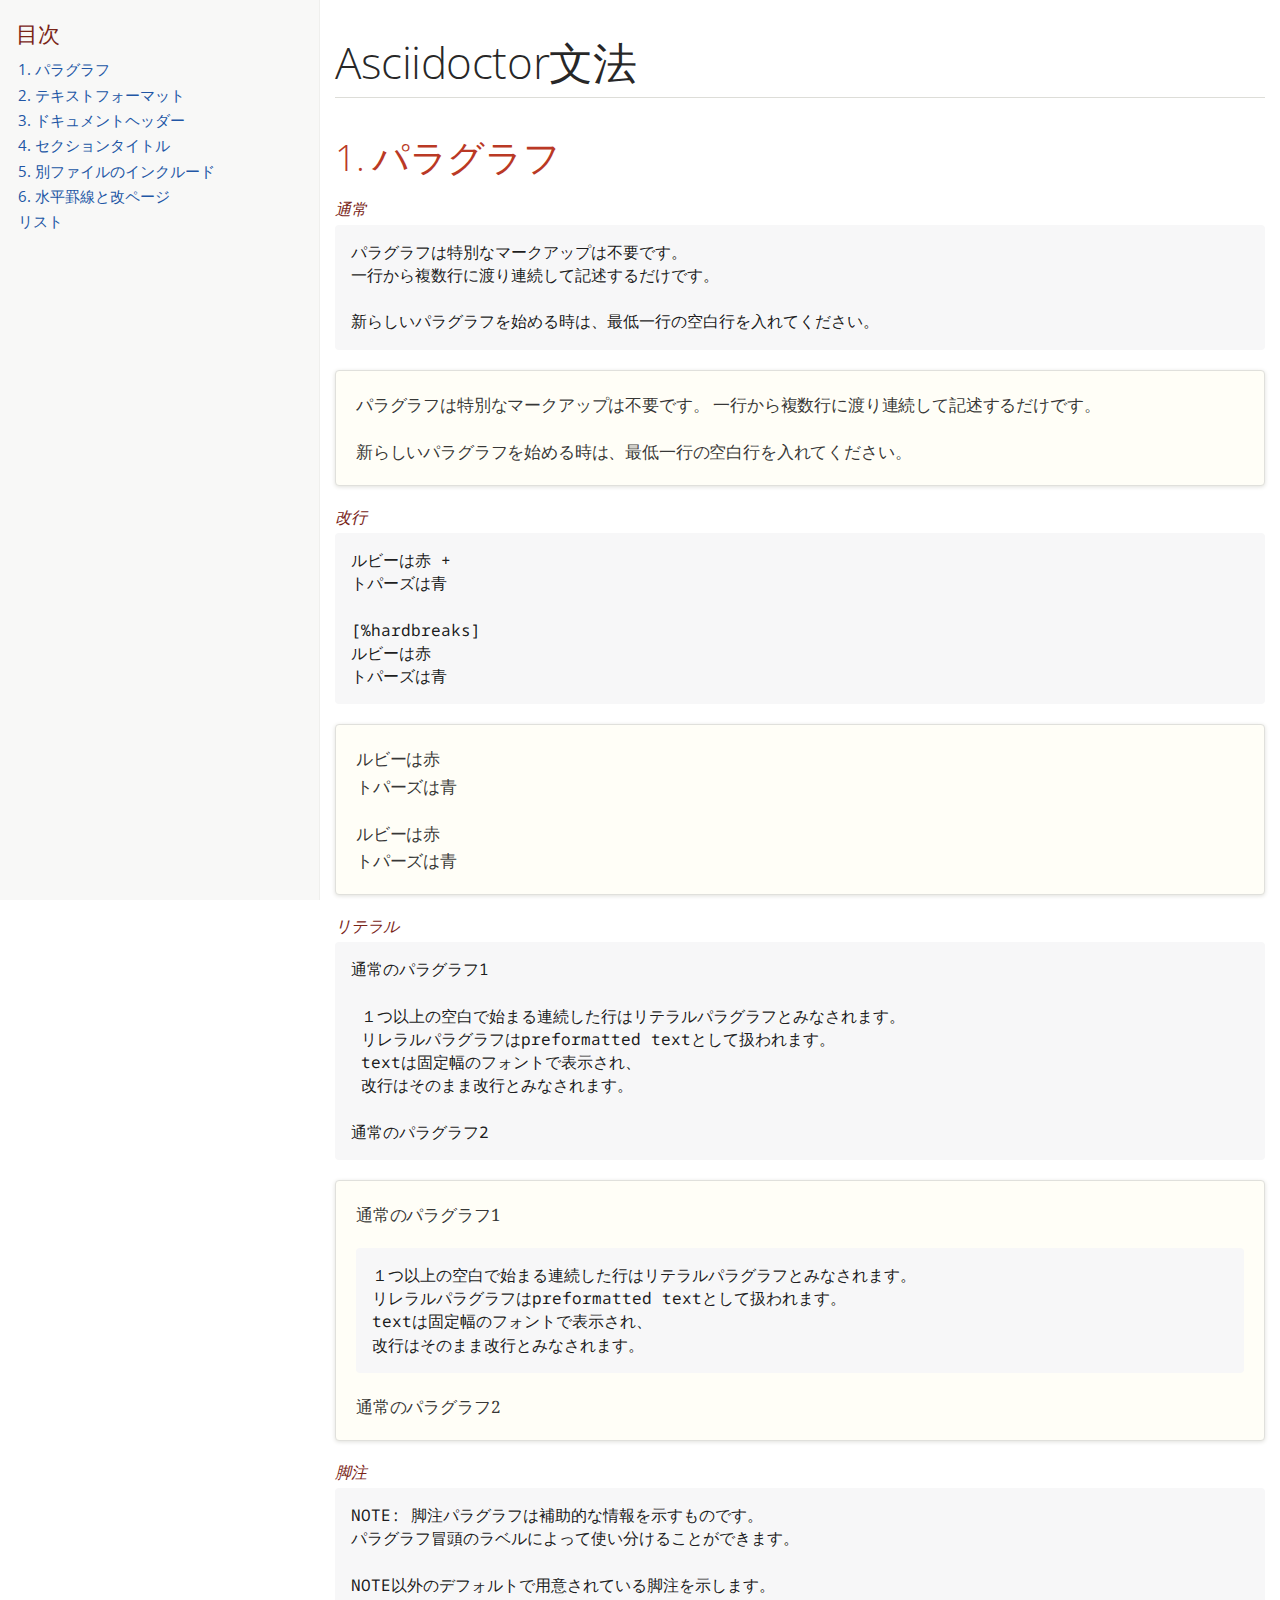
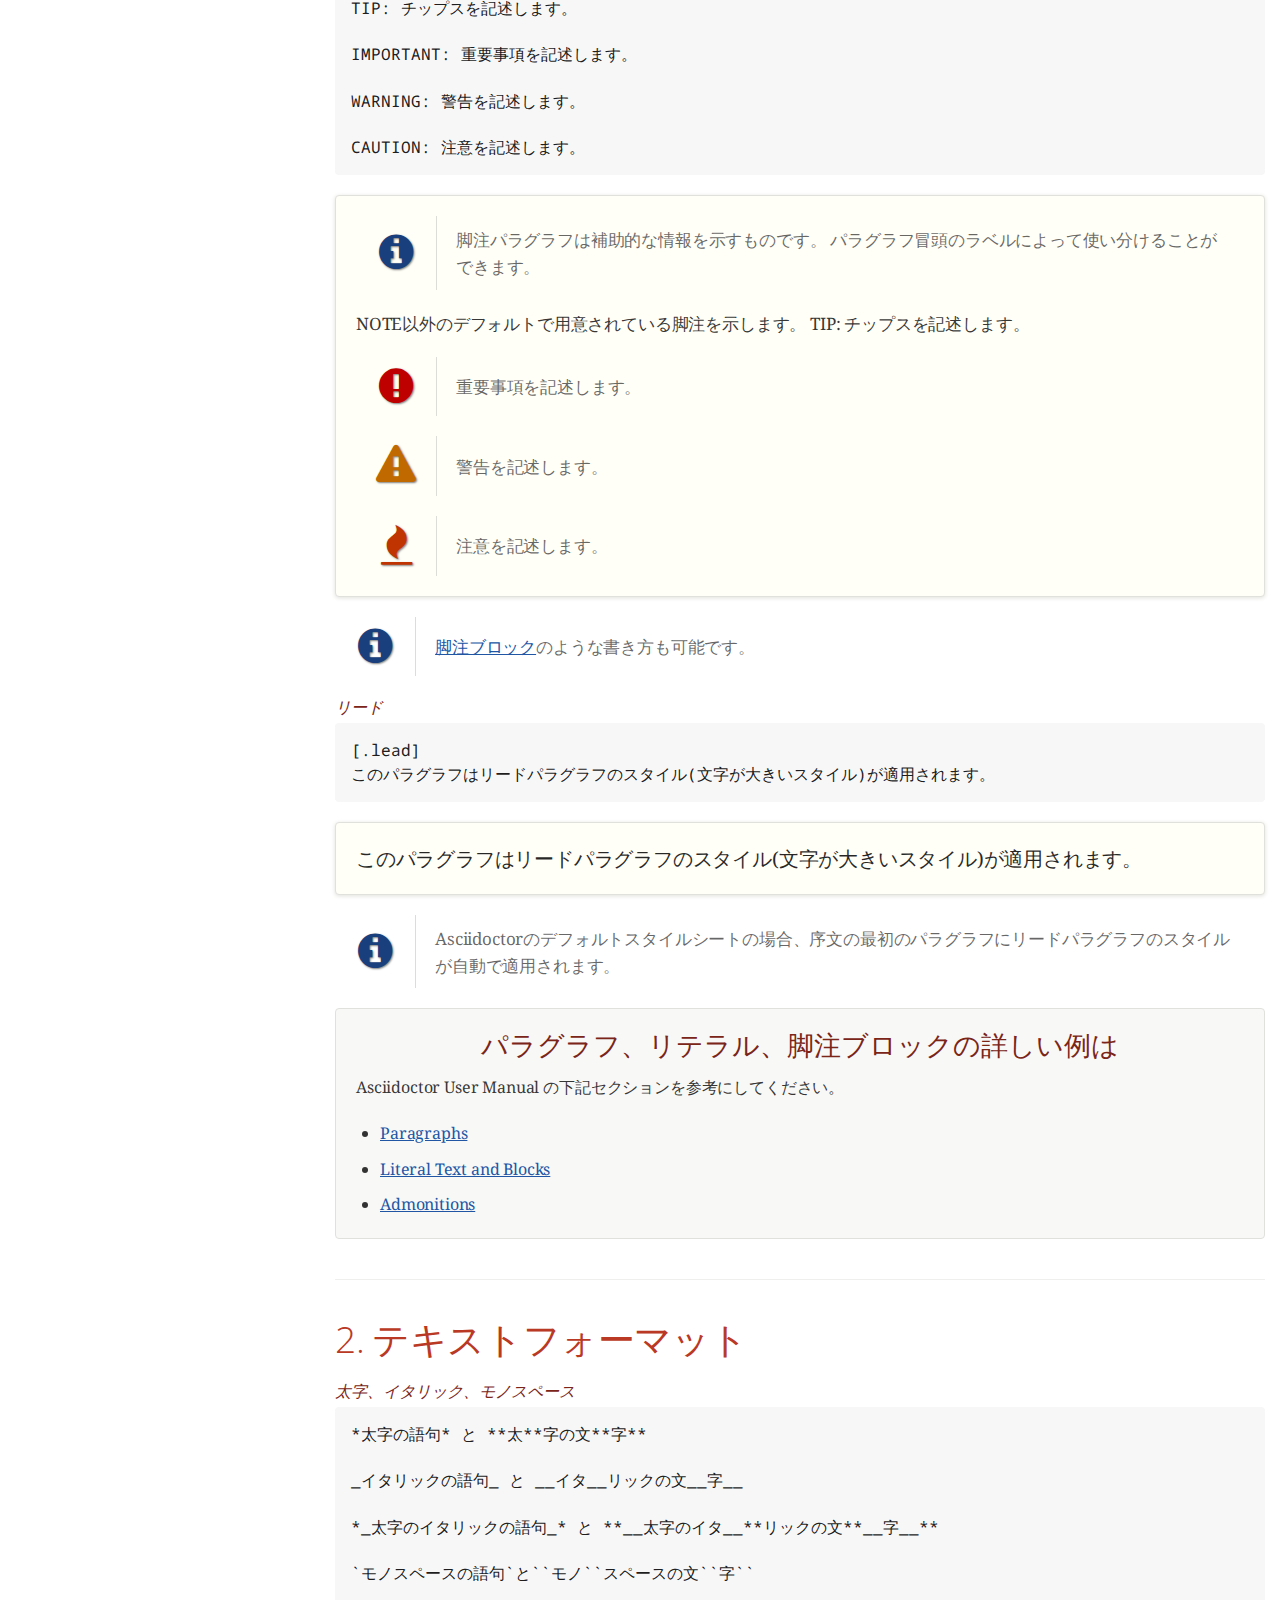
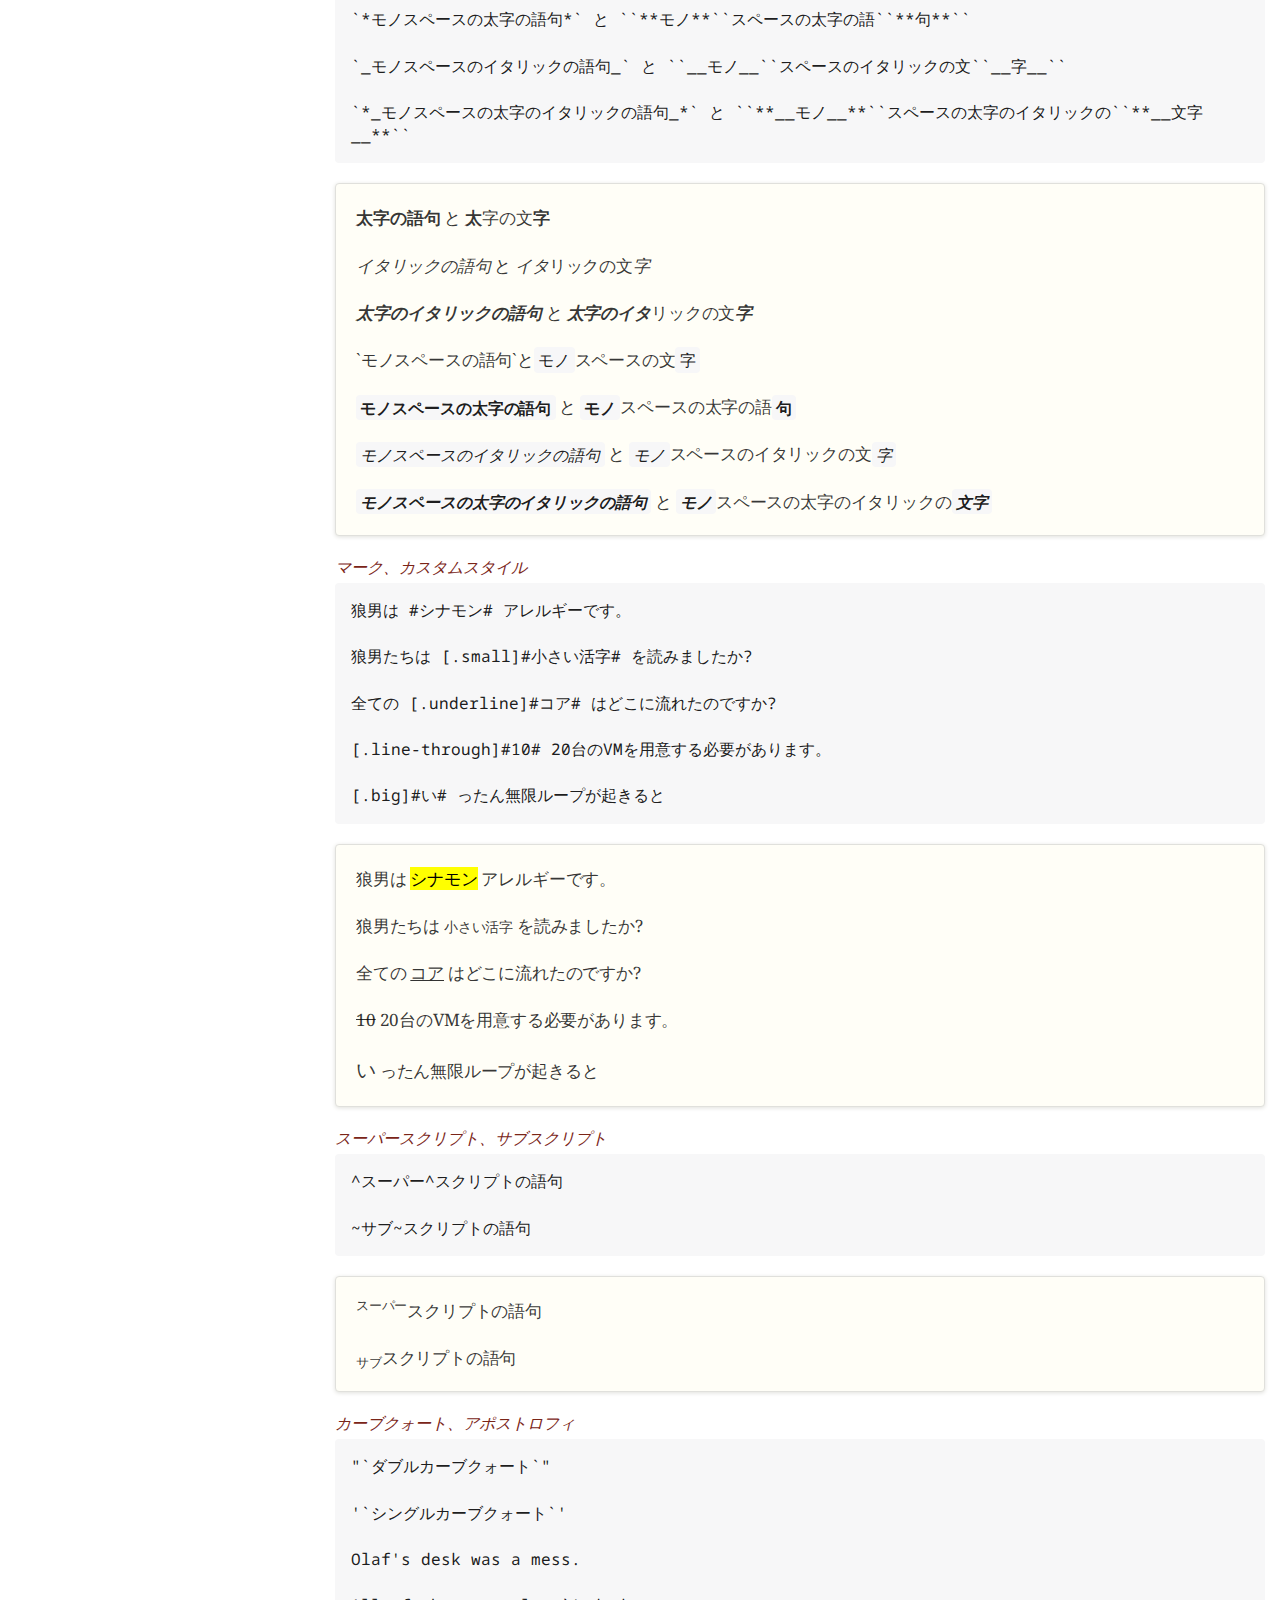
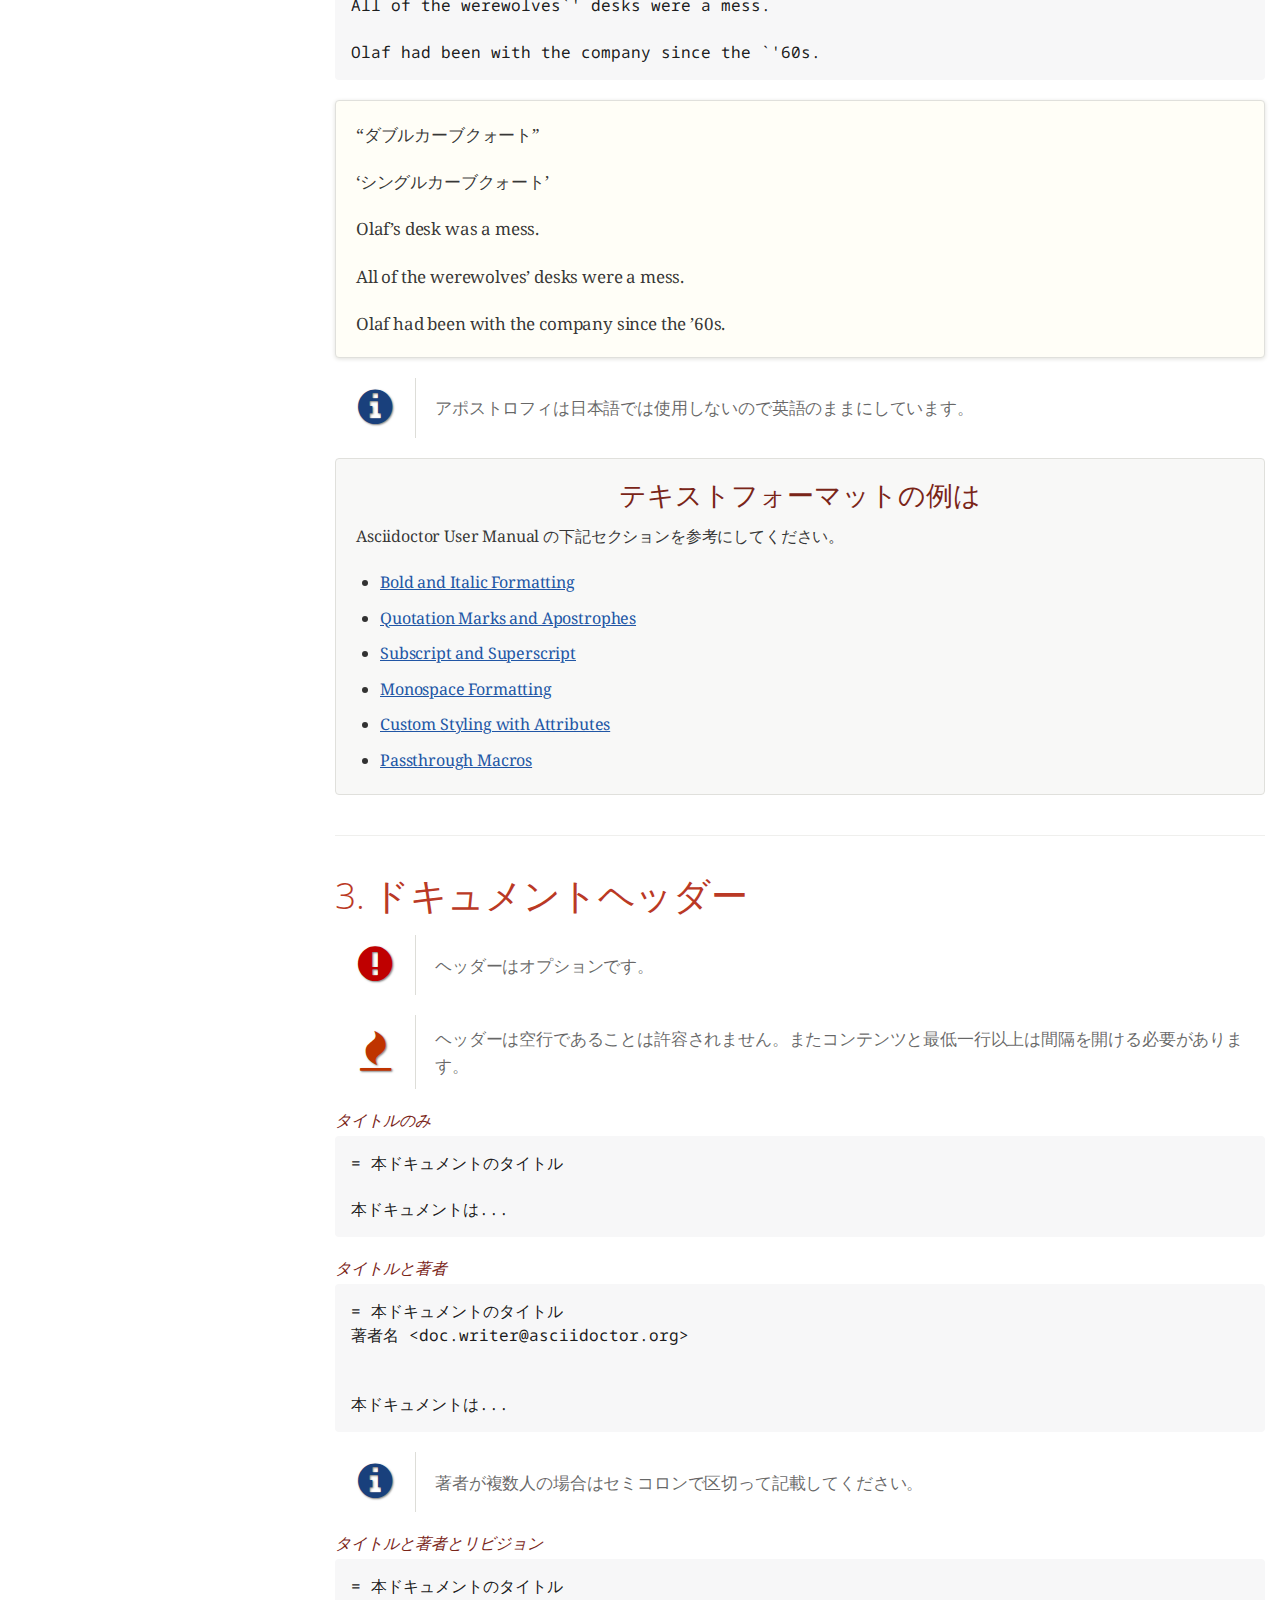
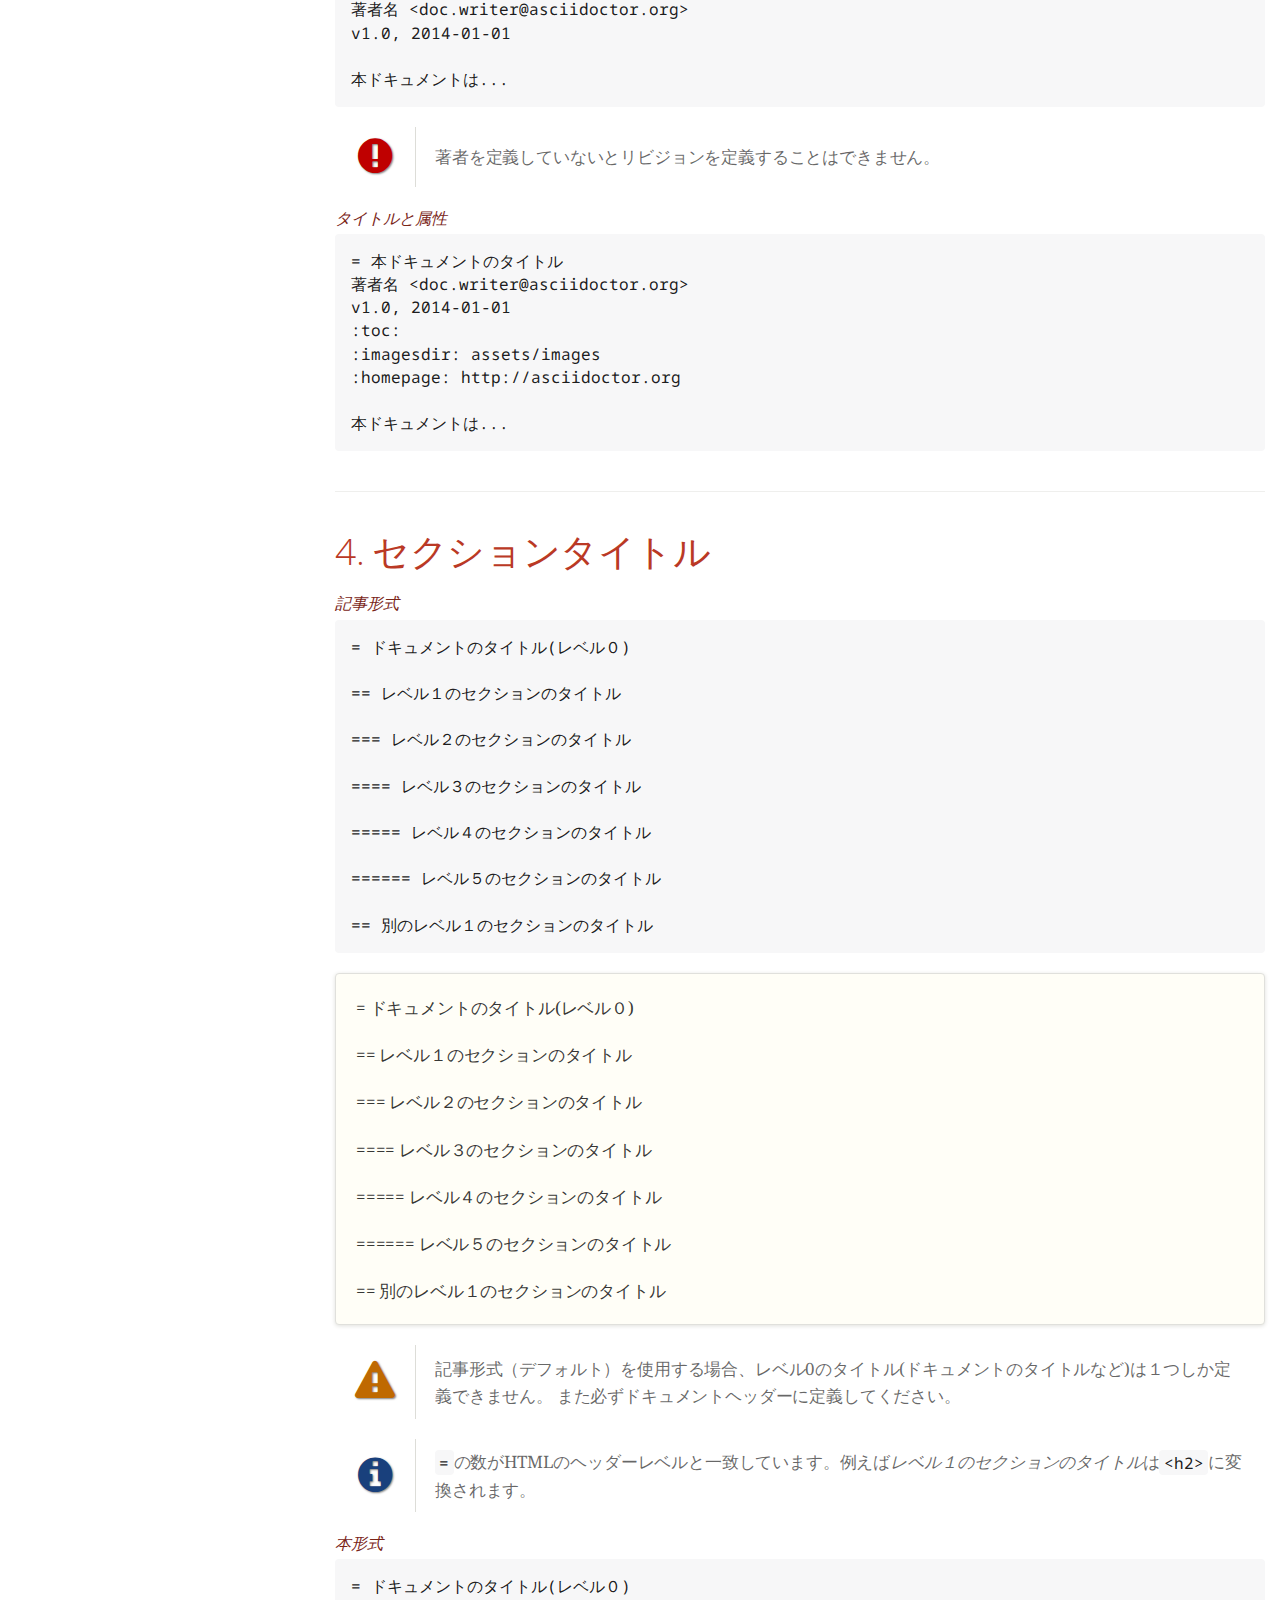
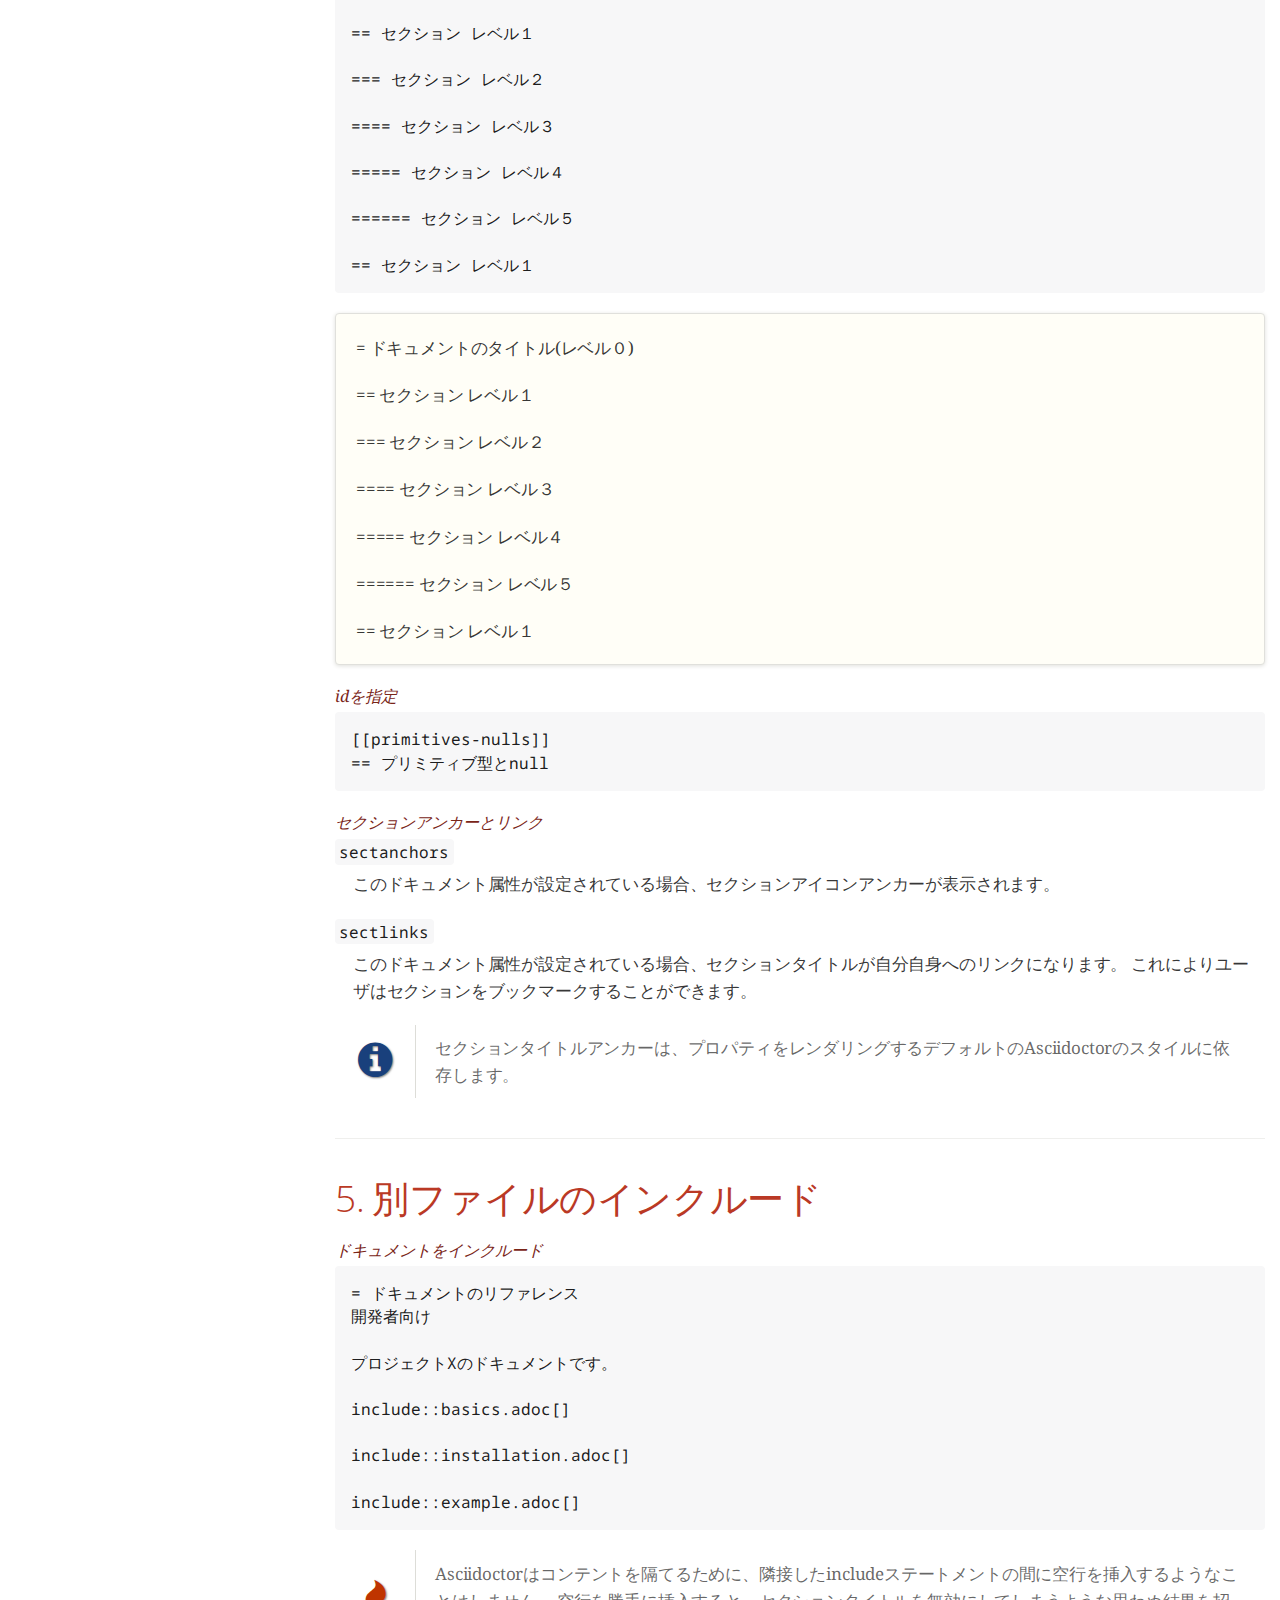
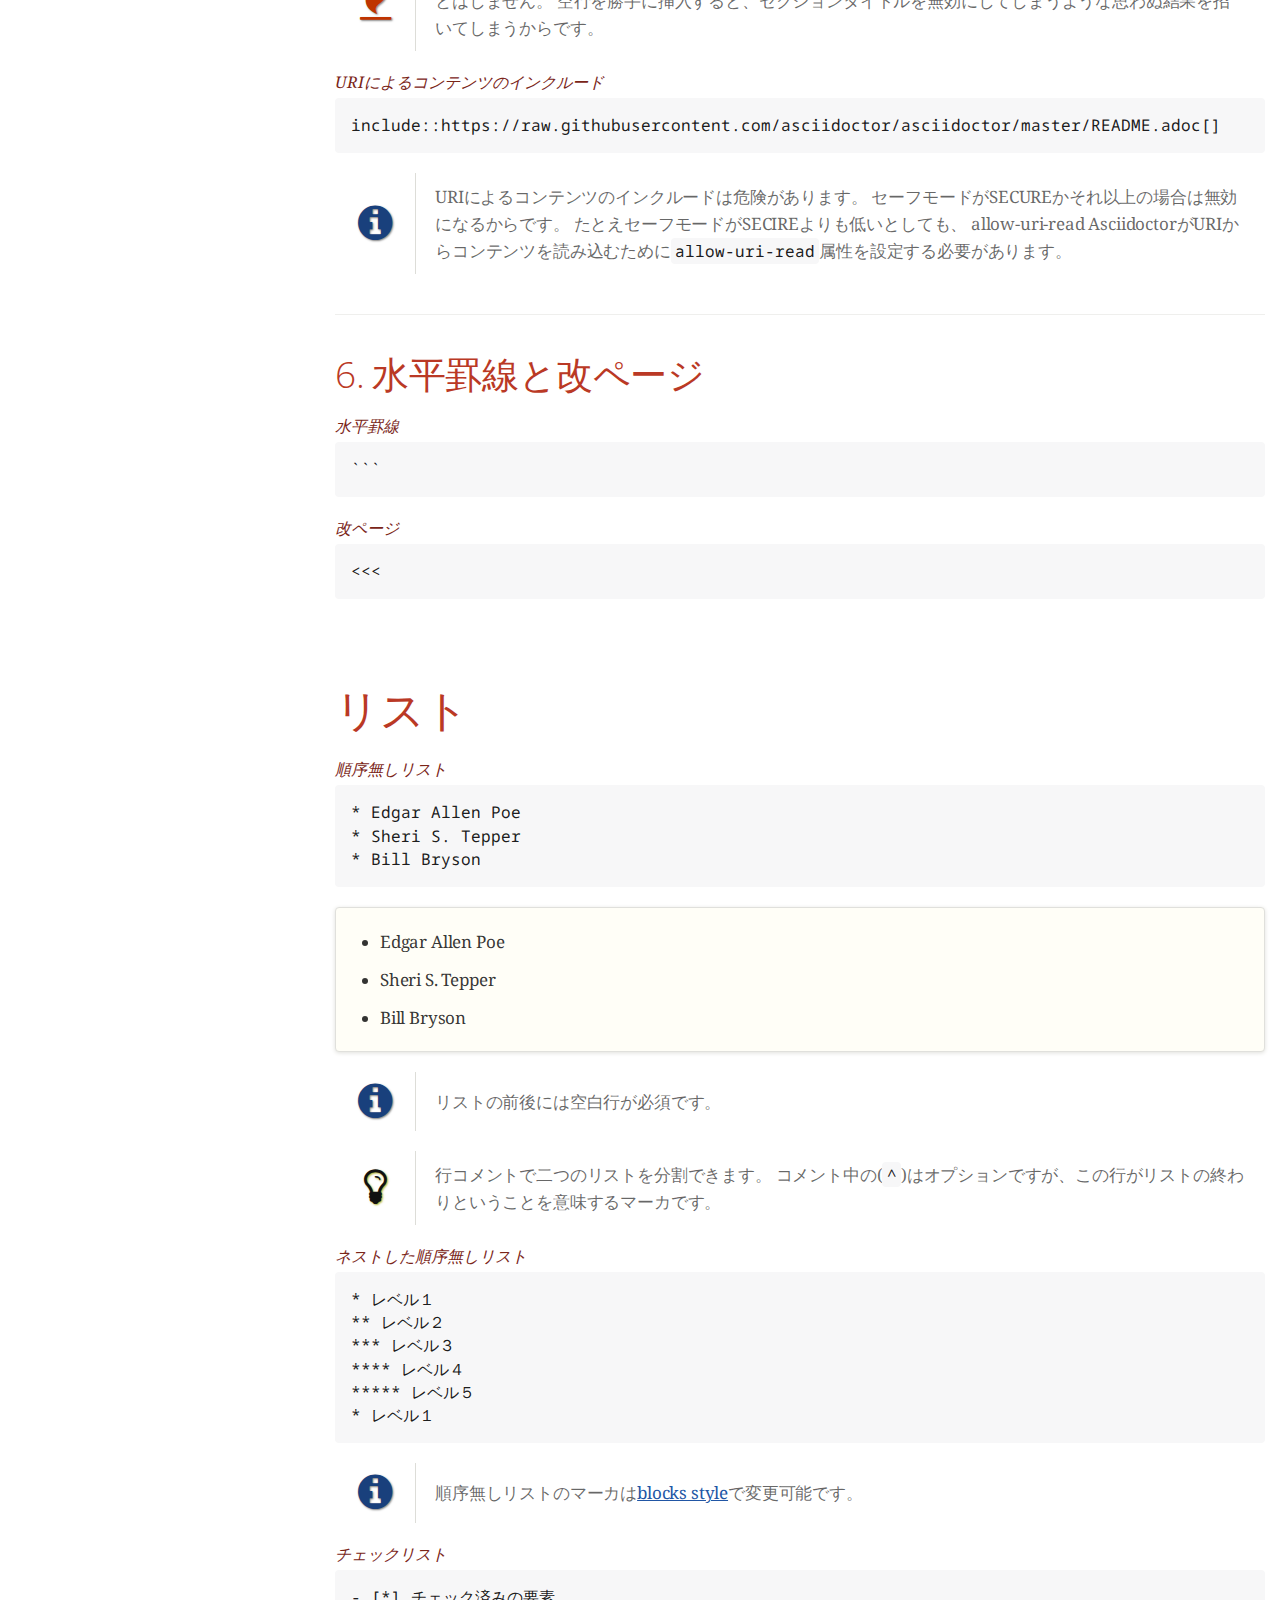
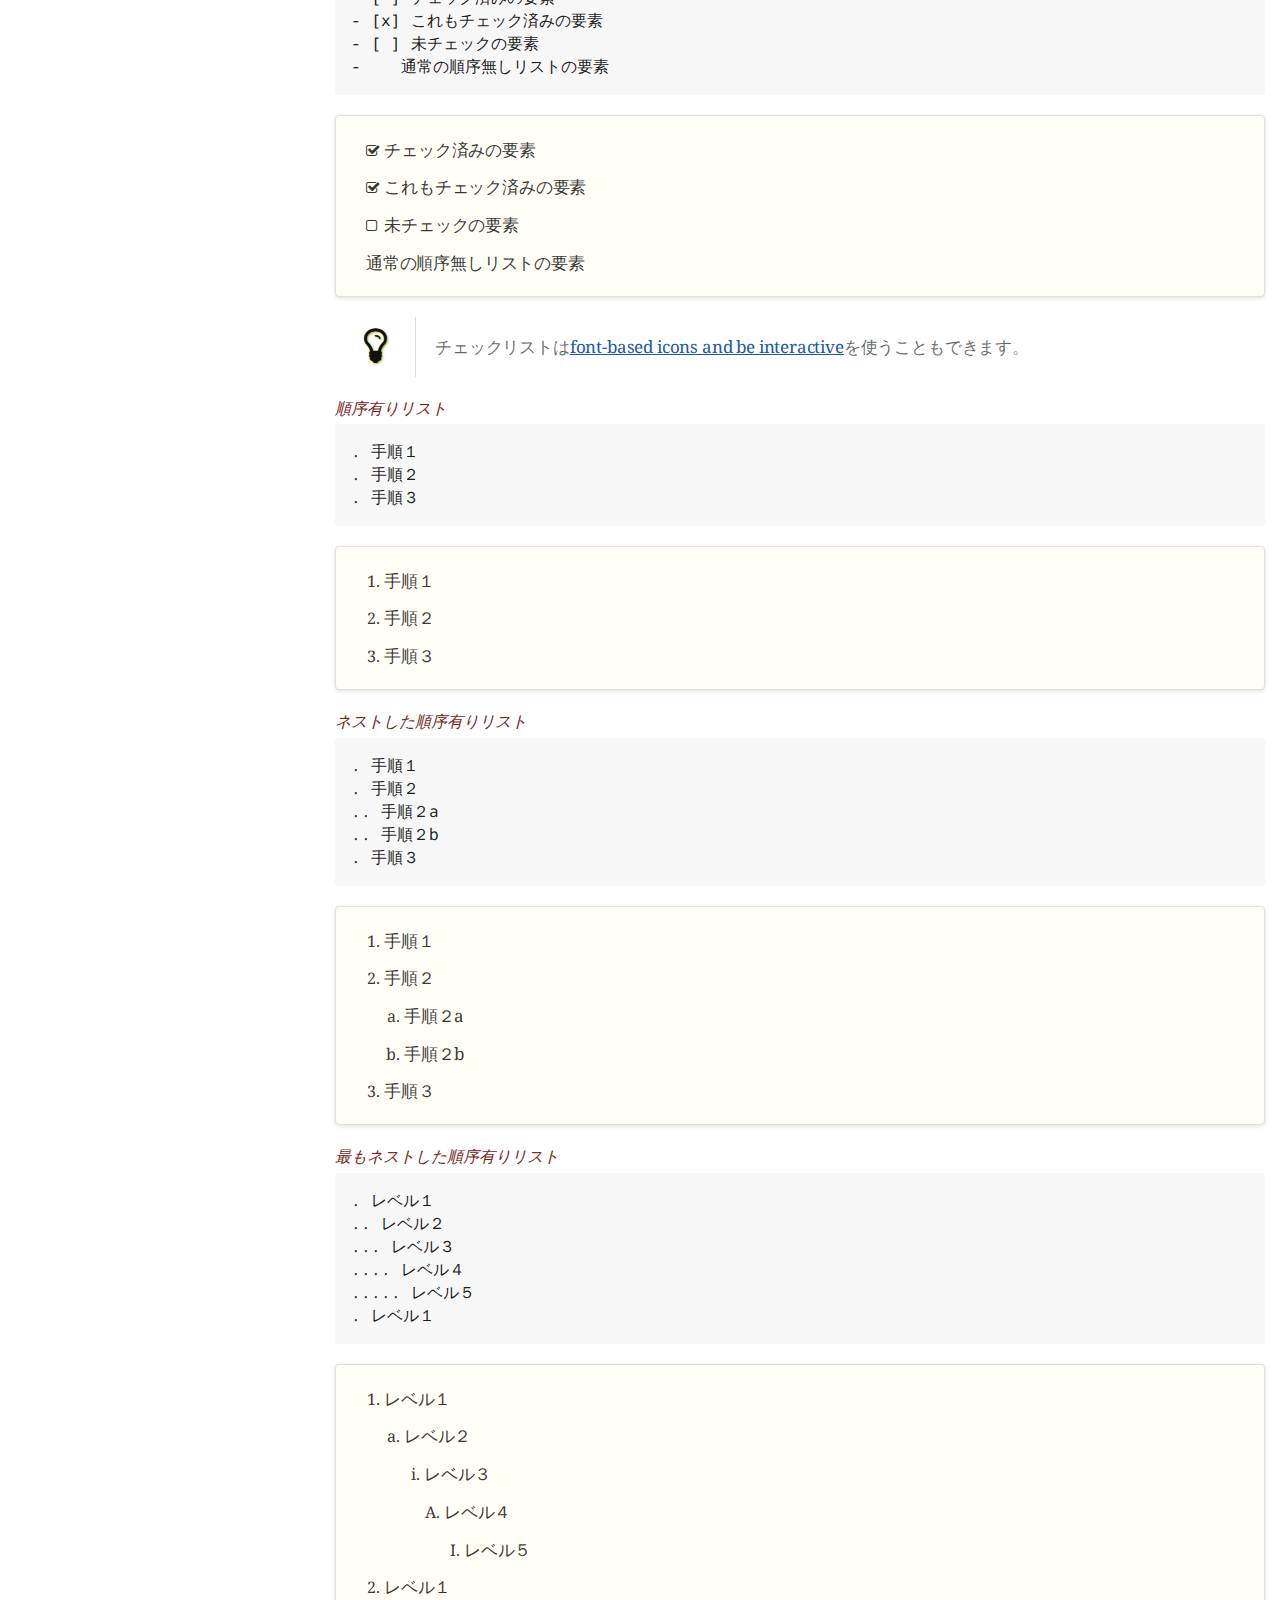
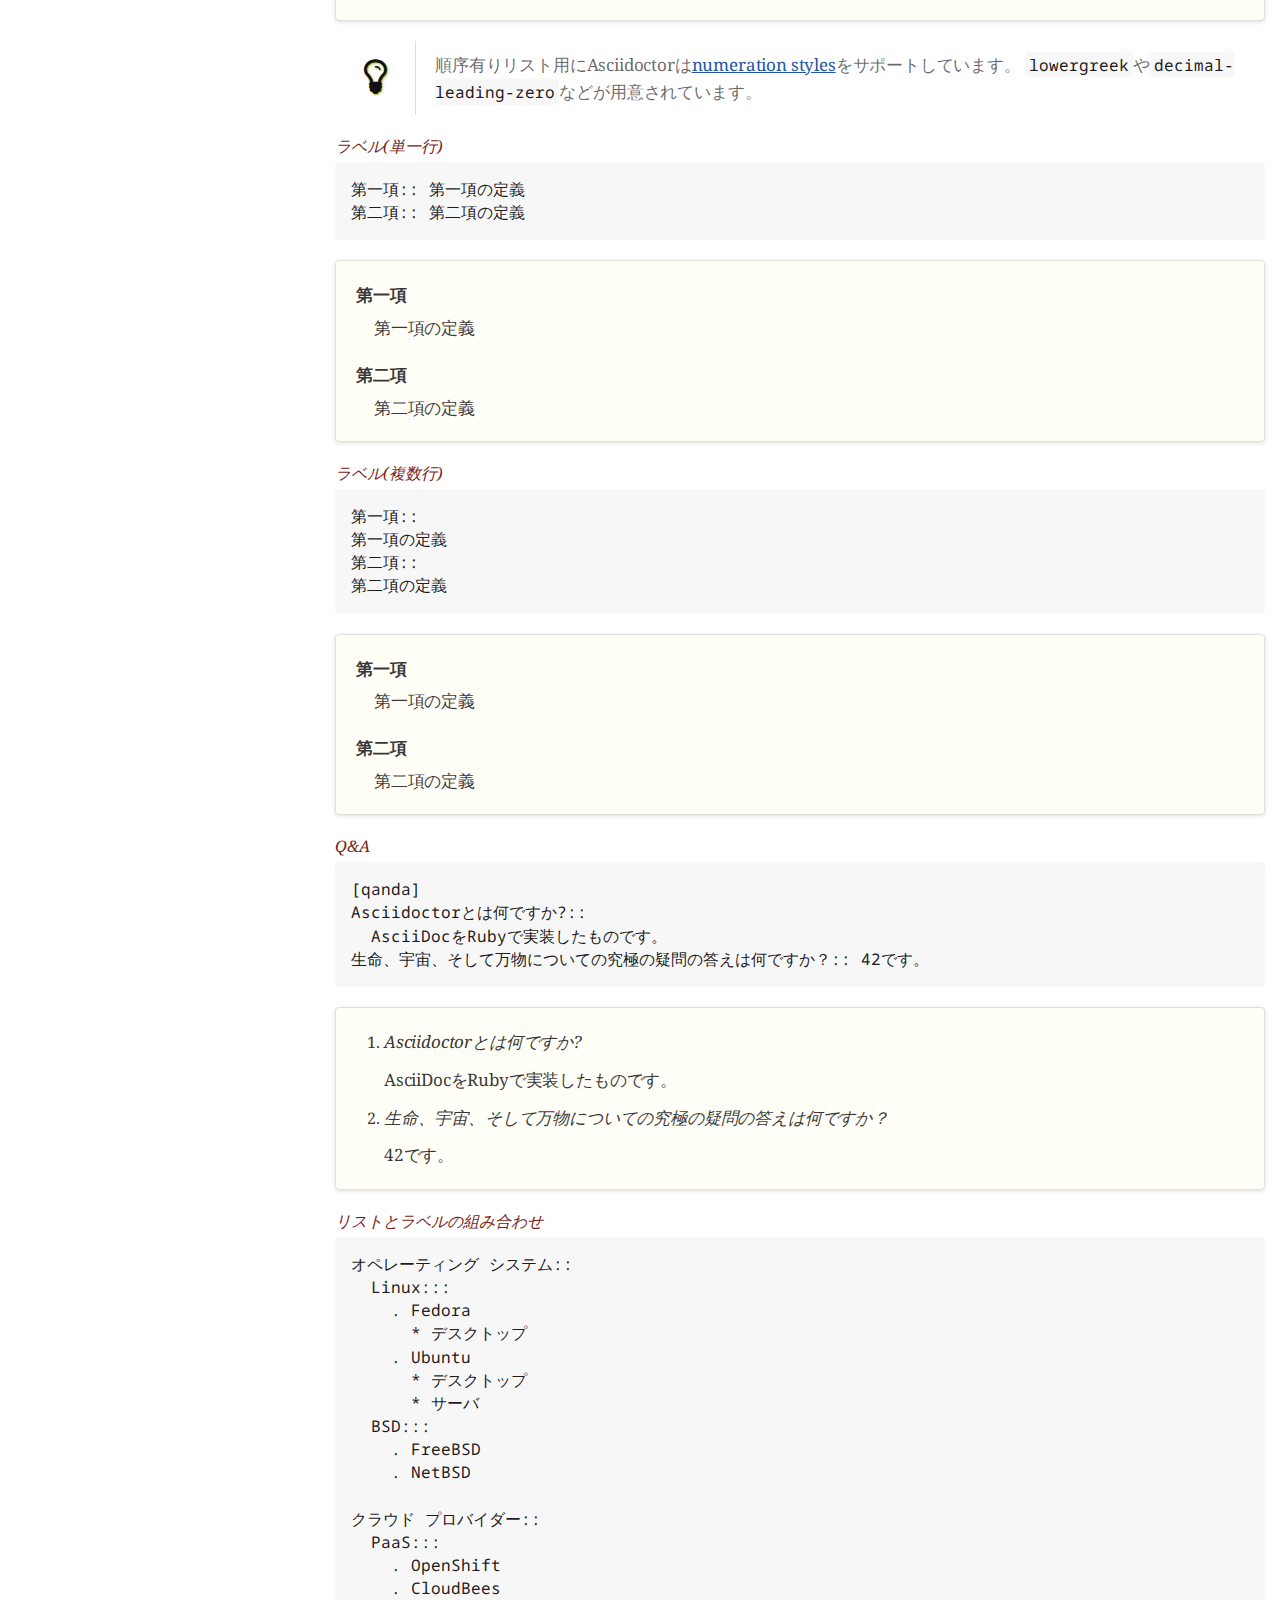
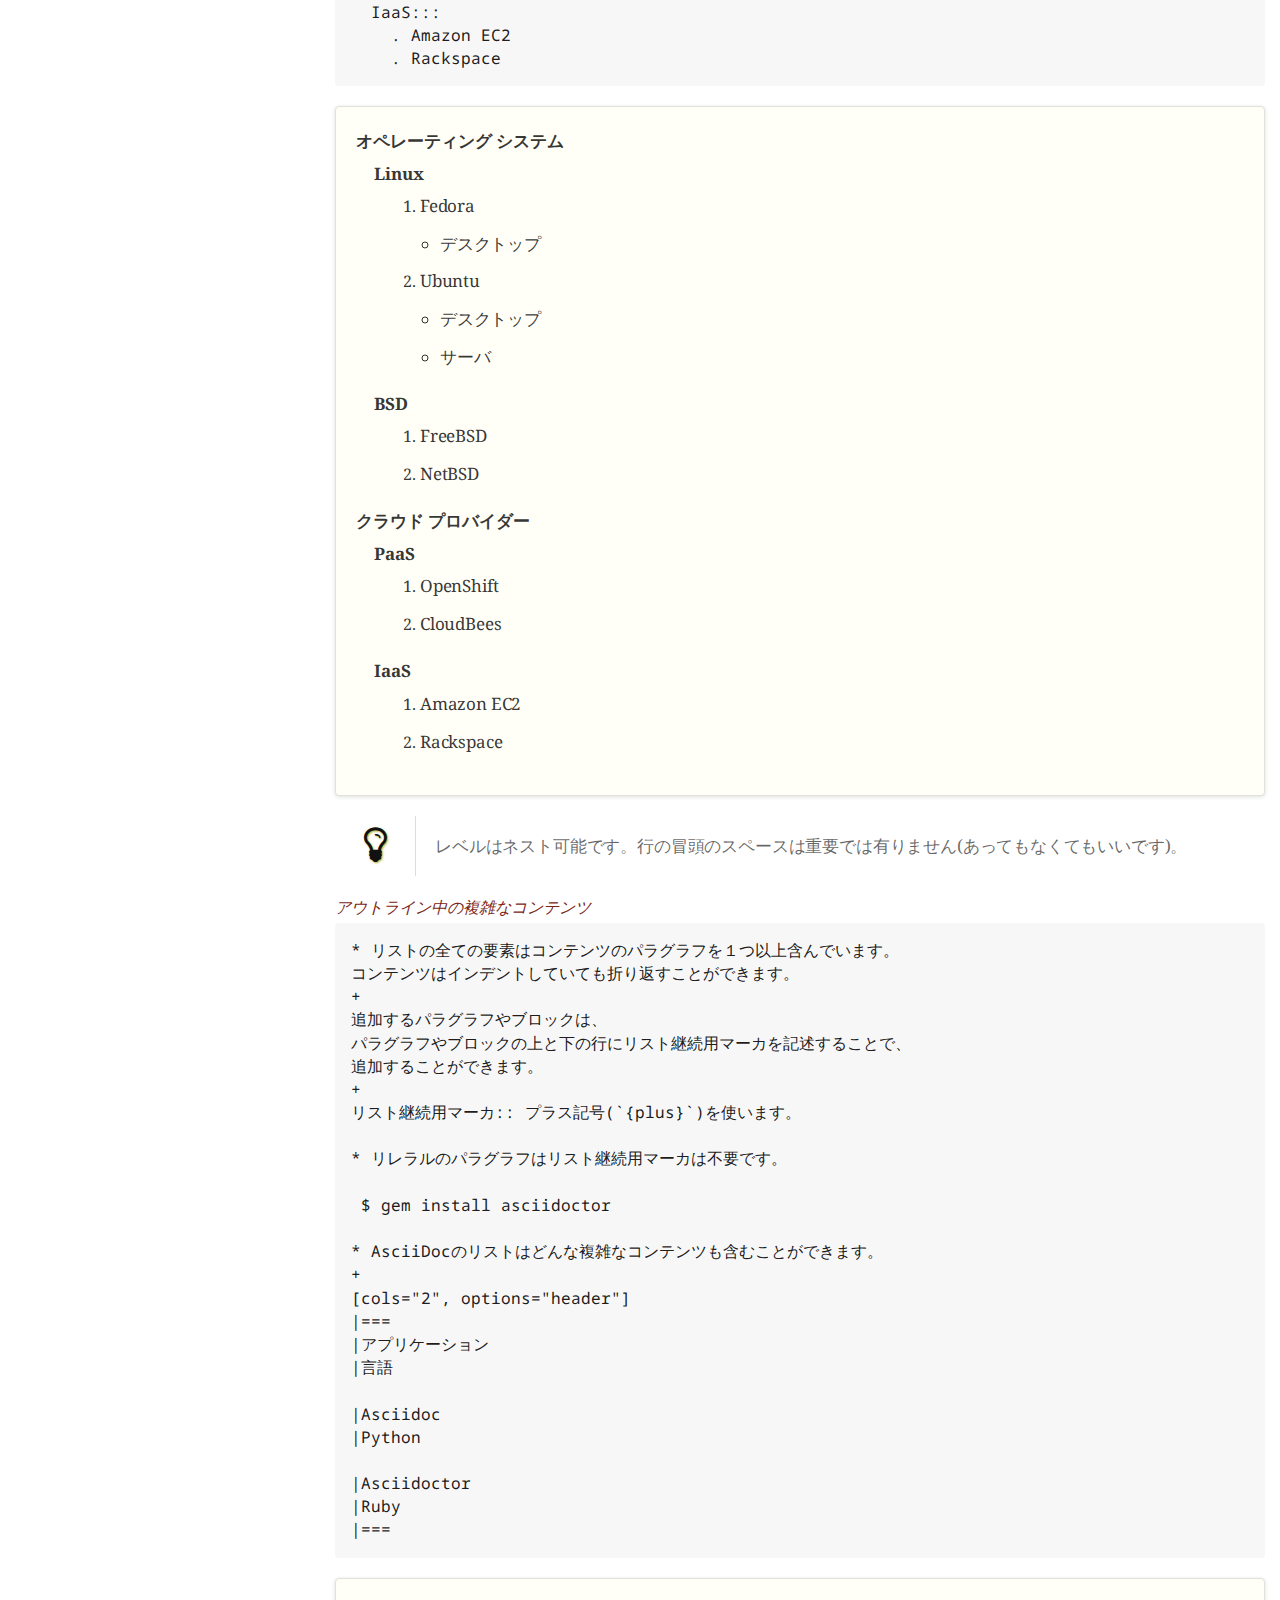
==== docs/index.html @ ed8f9b33 "Asciidoctor文法クリックリファレンスのHTMLを追加(作成途中)。" ====
<!DOCTYPE html>
<html lang="ja">
<head>
<meta charset="UTF-8">
<!--[if IE]><meta http-equiv="X-UA-Compatible" content="IE=edge"><![endif]-->
<meta name="viewport" content="width=device-width, initial-scale=1.0">
<meta name="generator" content="Asciidoctor 1.5.4">
<meta name="description" content="Asciidotの文法のクイックリファレンスです。">
<title>Asciidoctor文法</title>
<link rel="stylesheet" href="https://fonts.googleapis.com/css?family=Open+Sans:300,300italic,400,400italic,600,600italic%7CNoto+Serif:400,400italic,700,700italic%7CDroid+Sans+Mono:400,700">
<style>
/* Asciidoctor default stylesheet | MIT License | http://asciidoctor.org */
/* Remove comment around @import statement below when using as a custom stylesheet */
/*@import "https://fonts.googleapis.com/css?family=Open+Sans:300,300italic,400,400italic,600,600italic%7CNoto+Serif:400,400italic,700,700italic%7CDroid+Sans+Mono:400,700";*/
article,aside,details,figcaption,figure,footer,header,hgroup,main,nav,section,summary{display:block}
audio,canvas,video{display:inline-block}
audio:not([controls]){display:none;height:0}
[hidden],template{display:none}
script{display:none!important}
html{font-family:sans-serif;-ms-text-size-adjust:100%;-webkit-text-size-adjust:100%}
body{margin:0}
a{background:transparent}
a:focus{outline:thin dotted}
a:active,a:hover{outline:0}
h1{font-size:2em;margin:.67em 0}
abbr[title]{border-bottom:1px dotted}
b,strong{font-weight:bold}
dfn{font-style:italic}
hr{-moz-box-sizing:content-box;box-sizing:content-box;height:0}
mark{background:#ff0;color:#000}
code,kbd,pre,samp{font-family:monospace;font-size:1em}
pre{white-space:pre-wrap}
q{quotes:"\201C" "\201D" "\2018" "\2019"}
small{font-size:80%}
sub,sup{font-size:75%;line-height:0;position:relative;vertical-align:baseline}
sup{top:-.5em}
sub{bottom:-.25em}
img{border:0}
svg:not(:root){overflow:hidden}
figure{margin:0}
fieldset{border:1px solid silver;margin:0 2px;padding:.35em .625em .75em}
legend{border:0;padding:0}
button,input,select,textarea{font-family:inherit;font-size:100%;margin:0}
button,input{line-height:normal}
button,select{text-transform:none}
button,html input[type="button"],input[type="reset"],input[type="submit"]{-webkit-appearance:button;cursor:pointer}
button[disabled],html input[disabled]{cursor:default}
input[type="checkbox"],input[type="radio"]{box-sizing:border-box;padding:0}
input[type="search"]{-webkit-appearance:textfield;-moz-box-sizing:content-box;-webkit-box-sizing:content-box;box-sizing:content-box}
input[type="search"]::-webkit-search-cancel-button,input[type="search"]::-webkit-search-decoration{-webkit-appearance:none}
button::-moz-focus-inner,input::-moz-focus-inner{border:0;padding:0}
textarea{overflow:auto;vertical-align:top}
table{border-collapse:collapse;border-spacing:0}
*,*:before,*:after{-moz-box-sizing:border-box;-webkit-box-sizing:border-box;box-sizing:border-box}
html,body{font-size:100%}
body{background:#fff;color:rgba(0,0,0,.8);padding:0;margin:0;font-family:"Noto Serif","DejaVu Serif",serif;font-weight:400;font-style:normal;line-height:1;position:relative;cursor:auto}
a:hover{cursor:pointer}
img,object,embed{max-width:100%;height:auto}
object,embed{height:100%}
img{-ms-interpolation-mode:bicubic}
.left{float:left!important}
.right{float:right!important}
.text-left{text-align:left!important}
.text-right{text-align:right!important}
.text-center{text-align:center!important}
.text-justify{text-align:justify!important}
.hide{display:none}
body{-webkit-font-smoothing:antialiased}
img,object,svg{display:inline-block;vertical-align:middle}
textarea{height:auto;min-height:50px}
select{width:100%}
.center{margin-left:auto;margin-right:auto}
.spread{width:100%}
p.lead,.paragraph.lead>p,#preamble>.sectionbody>.paragraph:first-of-type p{font-size:1.21875em;line-height:1.6}
.subheader,.admonitionblock td.content>.title,.audioblock>.title,.exampleblock>.title,.imageblock>.title,.listingblock>.title,.literalblock>.title,.stemblock>.title,.openblock>.title,.paragraph>.title,.quoteblock>.title,table.tableblock>.title,.verseblock>.title,.videoblock>.title,.dlist>.title,.olist>.title,.ulist>.title,.qlist>.title,.hdlist>.title{line-height:1.45;color:#7a2518;font-weight:400;margin-top:0;margin-bottom:.25em}
div,dl,dt,dd,ul,ol,li,h1,h2,h3,#toctitle,.sidebarblock>.content>.title,h4,h5,h6,pre,form,p,blockquote,th,td{margin:0;padding:0;direction:ltr}
a{color:#2156a5;text-decoration:underline;line-height:inherit}
a:hover,a:focus{color:#1d4b8f}
a img{border:none}
p{font-family:inherit;font-weight:400;font-size:1em;line-height:1.6;margin-bottom:1.25em;text-rendering:optimizeLegibility}
p aside{font-size:.875em;line-height:1.35;font-style:italic}
h1,h2,h3,#toctitle,.sidebarblock>.content>.title,h4,h5,h6{font-family:"Open Sans","DejaVu Sans",sans-serif;font-weight:300;font-style:normal;color:#ba3925;text-rendering:optimizeLegibility;margin-top:1em;margin-bottom:.5em;line-height:1.0125em}
h1 small,h2 small,h3 small,#toctitle small,.sidebarblock>.content>.title small,h4 small,h5 small,h6 small{font-size:60%;color:#e99b8f;line-height:0}
h1{font-size:2.125em}
h2{font-size:1.6875em}
h3,#toctitle,.sidebarblock>.content>.title{font-size:1.375em}
h4,h5{font-size:1.125em}
h6{font-size:1em}
hr{border:solid #ddddd8;border-width:1px 0 0;clear:both;margin:1.25em 0 1.1875em;height:0}
em,i{font-style:italic;line-height:inherit}
strong,b{font-weight:bold;line-height:inherit}
small{font-size:60%;line-height:inherit}
code{font-family:"Droid Sans Mono","DejaVu Sans Mono",monospace;font-weight:400;color:rgba(0,0,0,.9)}
ul,ol,dl{font-size:1em;line-height:1.6;margin-bottom:1.25em;list-style-position:outside;font-family:inherit}
ul,ol,ul.no-bullet,ol.no-bullet{margin-left:1.5em}
ul li ul,ul li ol{margin-left:1.25em;margin-bottom:0;font-size:1em}
ul.square li ul,ul.circle li ul,ul.disc li ul{list-style:inherit}
ul.square{list-style-type:square}
ul.circle{list-style-type:circle}
ul.disc{list-style-type:disc}
ul.no-bullet{list-style:none}
ol li ul,ol li ol{margin-left:1.25em;margin-bottom:0}
dl dt{margin-bottom:.3125em;font-weight:bold}
dl dd{margin-bottom:1.25em}
abbr,acronym{text-transform:uppercase;font-size:90%;color:rgba(0,0,0,.8);border-bottom:1px dotted #ddd;cursor:help}
abbr{text-transform:none}
blockquote{margin:0 0 1.25em;padding:.5625em 1.25em 0 1.1875em;border-left:1px solid #ddd}
blockquote cite{display:block;font-size:.9375em;color:rgba(0,0,0,.6)}
blockquote cite:before{content:"\2014 \0020"}
blockquote cite a,blockquote cite a:visited{color:rgba(0,0,0,.6)}
blockquote,blockquote p{line-height:1.6;color:rgba(0,0,0,.85)}
@media only screen and (min-width:768px){h1,h2,h3,#toctitle,.sidebarblock>.content>.title,h4,h5,h6{line-height:1.2}
h1{font-size:2.75em}
h2{font-size:2.3125em}
h3,#toctitle,.sidebarblock>.content>.title{font-size:1.6875em}
h4{font-size:1.4375em}}
table{background:#fff;margin-bottom:1.25em;border:solid 1px #dedede}
table thead,table tfoot{background:#f7f8f7;font-weight:bold}
table thead tr th,table thead tr td,table tfoot tr th,table tfoot tr td{padding:.5em .625em .625em;font-size:inherit;color:rgba(0,0,0,.8);text-align:left}
table tr th,table tr td{padding:.5625em .625em;font-size:inherit;color:rgba(0,0,0,.8)}
table tr.even,table tr.alt,table tr:nth-of-type(even){background:#f8f8f7}
table thead tr th,table tfoot tr th,table tbody tr td,table tr td,table tfoot tr td{display:table-cell;line-height:1.6}
body{tab-size:4}
h1,h2,h3,#toctitle,.sidebarblock>.content>.title,h4,h5,h6{line-height:1.2;word-spacing:-.05em}
h1 strong,h2 strong,h3 strong,#toctitle strong,.sidebarblock>.content>.title strong,h4 strong,h5 strong,h6 strong{font-weight:400}
.clearfix:before,.clearfix:after,.float-group:before,.float-group:after{content:" ";display:table}
.clearfix:after,.float-group:after{clear:both}
*:not(pre)>code{font-size:.9375em;font-style:normal!important;letter-spacing:0;padding:.1em .5ex;word-spacing:-.15em;background-color:#f7f7f8;-webkit-border-radius:4px;border-radius:4px;line-height:1.45;text-rendering:optimizeSpeed}
pre,pre>code{line-height:1.45;color:rgba(0,0,0,.9);font-family:"Droid Sans Mono","DejaVu Sans Mono",monospace;font-weight:400;text-rendering:optimizeSpeed}
.keyseq{color:rgba(51,51,51,.8)}
kbd{font-family:"Droid Sans Mono","DejaVu Sans Mono",monospace;display:inline-block;color:rgba(0,0,0,.8);font-size:.65em;line-height:1.45;background-color:#f7f7f7;border:1px solid #ccc;-webkit-border-radius:3px;border-radius:3px;-webkit-box-shadow:0 1px 0 rgba(0,0,0,.2),0 0 0 .1em white inset;box-shadow:0 1px 0 rgba(0,0,0,.2),0 0 0 .1em #fff inset;margin:0 .15em;padding:.2em .5em;vertical-align:middle;position:relative;top:-.1em;white-space:nowrap}
.keyseq kbd:first-child{margin-left:0}
.keyseq kbd:last-child{margin-right:0}
.menuseq,.menu{color:rgba(0,0,0,.8)}
b.button:before,b.button:after{position:relative;top:-1px;font-weight:400}
b.button:before{content:"[";padding:0 3px 0 2px}
b.button:after{content:"]";padding:0 2px 0 3px}
p a>code:hover{color:rgba(0,0,0,.9)}
#header,#content,#footnotes,#footer{width:100%;margin-left:auto;margin-right:auto;margin-top:0;margin-bottom:0;max-width:62.5em;*zoom:1;position:relative;padding-left:.9375em;padding-right:.9375em}
#header:before,#header:after,#content:before,#content:after,#footnotes:before,#footnotes:after,#footer:before,#footer:after{content:" ";display:table}
#header:after,#content:after,#footnotes:after,#footer:after{clear:both}
#content{margin-top:1.25em}
#content:before{content:none}
#header>h1:first-child{color:rgba(0,0,0,.85);margin-top:2.25rem;margin-bottom:0}
#header>h1:first-child+#toc{margin-top:8px;border-top:1px solid #ddddd8}
#header>h1:only-child,body.toc2 #header>h1:nth-last-child(2){border-bottom:1px solid #ddddd8;padding-bottom:8px}
#header .details{border-bottom:1px solid #ddddd8;line-height:1.45;padding-top:.25em;padding-bottom:.25em;padding-left:.25em;color:rgba(0,0,0,.6);display:-ms-flexbox;display:-webkit-flex;display:flex;-ms-flex-flow:row wrap;-webkit-flex-flow:row wrap;flex-flow:row wrap}
#header .details span:first-child{margin-left:-.125em}
#header .details span.email a{color:rgba(0,0,0,.85)}
#header .details br{display:none}
#header .details br+span:before{content:"\00a0\2013\00a0"}
#header .details br+span.author:before{content:"\00a0\22c5\00a0";color:rgba(0,0,0,.85)}
#header .details br+span#revremark:before{content:"\00a0|\00a0"}
#header #revnumber{text-transform:capitalize}
#header #revnumber:after{content:"\00a0"}
#content>h1:first-child:not([class]){color:rgba(0,0,0,.85);border-bottom:1px solid #ddddd8;padding-bottom:8px;margin-top:0;padding-top:1rem;margin-bottom:1.25rem}
#toc{border-bottom:1px solid #efefed;padding-bottom:.5em}
#toc>ul{margin-left:.125em}
#toc ul.sectlevel0>li>a{font-style:italic}
#toc ul.sectlevel0 ul.sectlevel1{margin:.5em 0}
#toc ul{font-family:"Open Sans","DejaVu Sans",sans-serif;list-style-type:none}
#toc li{line-height:1.3334;margin-top:.3334em}
#toc a{text-decoration:none}
#toc a:active{text-decoration:underline}
#toctitle{color:#7a2518;font-size:1.2em}
@media only screen and (min-width:768px){#toctitle{font-size:1.375em}
body.toc2{padding-left:15em;padding-right:0}
#toc.toc2{margin-top:0!important;background-color:#f8f8f7;position:fixed;width:15em;left:0;top:0;border-right:1px solid #efefed;border-top-width:0!important;border-bottom-width:0!important;z-index:1000;padding:1.25em 1em;height:100%;overflow:auto}
#toc.toc2 #toctitle{margin-top:0;margin-bottom:.8rem;font-size:1.2em}
#toc.toc2>ul{font-size:.9em;margin-bottom:0}
#toc.toc2 ul ul{margin-left:0;padding-left:1em}
#toc.toc2 ul.sectlevel0 ul.sectlevel1{padding-left:0;margin-top:.5em;margin-bottom:.5em}
body.toc2.toc-right{padding-left:0;padding-right:15em}
body.toc2.toc-right #toc.toc2{border-right-width:0;border-left:1px solid #efefed;left:auto;right:0}}
@media only screen and (min-width:1280px){body.toc2{padding-left:20em;padding-right:0}
#toc.toc2{width:20em}
#toc.toc2 #toctitle{font-size:1.375em}
#toc.toc2>ul{font-size:.95em}
#toc.toc2 ul ul{padding-left:1.25em}
body.toc2.toc-right{padding-left:0;padding-right:20em}}
#content #toc{border-style:solid;border-width:1px;border-color:#e0e0dc;margin-bottom:1.25em;padding:1.25em;background:#f8f8f7;-webkit-border-radius:4px;border-radius:4px}
#content #toc>:first-child{margin-top:0}
#content #toc>:last-child{margin-bottom:0}
#footer{max-width:100%;background-color:rgba(0,0,0,.8);padding:1.25em}
#footer-text{color:rgba(255,255,255,.8);line-height:1.44}
.sect1{padding-bottom:.625em}
@media only screen and (min-width:768px){.sect1{padding-bottom:1.25em}}
.sect1+.sect1{border-top:1px solid #efefed}
#content h1>a.anchor,h2>a.anchor,h3>a.anchor,#toctitle>a.anchor,.sidebarblock>.content>.title>a.anchor,h4>a.anchor,h5>a.anchor,h6>a.anchor{position:absolute;z-index:1001;width:1.5ex;margin-left:-1.5ex;display:block;text-decoration:none!important;visibility:hidden;text-align:center;font-weight:400}
#content h1>a.anchor:before,h2>a.anchor:before,h3>a.anchor:before,#toctitle>a.anchor:before,.sidebarblock>.content>.title>a.anchor:before,h4>a.anchor:before,h5>a.anchor:before,h6>a.anchor:before{content:"\00A7";font-size:.85em;display:block;padding-top:.1em}
#content h1:hover>a.anchor,#content h1>a.anchor:hover,h2:hover>a.anchor,h2>a.anchor:hover,h3:hover>a.anchor,#toctitle:hover>a.anchor,.sidebarblock>.content>.title:hover>a.anchor,h3>a.anchor:hover,#toctitle>a.anchor:hover,.sidebarblock>.content>.title>a.anchor:hover,h4:hover>a.anchor,h4>a.anchor:hover,h5:hover>a.anchor,h5>a.anchor:hover,h6:hover>a.anchor,h6>a.anchor:hover{visibility:visible}
#content h1>a.link,h2>a.link,h3>a.link,#toctitle>a.link,.sidebarblock>.content>.title>a.link,h4>a.link,h5>a.link,h6>a.link{color:#ba3925;text-decoration:none}
#content h1>a.link:hover,h2>a.link:hover,h3>a.link:hover,#toctitle>a.link:hover,.sidebarblock>.content>.title>a.link:hover,h4>a.link:hover,h5>a.link:hover,h6>a.link:hover{color:#a53221}
.audioblock,.imageblock,.literalblock,.listingblock,.stemblock,.videoblock{margin-bottom:1.25em}
.admonitionblock td.content>.title,.audioblock>.title,.exampleblock>.title,.imageblock>.title,.listingblock>.title,.literalblock>.title,.stemblock>.title,.openblock>.title,.paragraph>.title,.quoteblock>.title,table.tableblock>.title,.verseblock>.title,.videoblock>.title,.dlist>.title,.olist>.title,.ulist>.title,.qlist>.title,.hdlist>.title{text-rendering:optimizeLegibility;text-align:left;font-family:"Noto Serif","DejaVu Serif",serif;font-size:1rem;font-style:italic}
table.tableblock>caption.title{white-space:nowrap;overflow:visible;max-width:0}
.paragraph.lead>p,#preamble>.sectionbody>.paragraph:first-of-type p{color:rgba(0,0,0,.85)}
table.tableblock #preamble>.sectionbody>.paragraph:first-of-type p{font-size:inherit}
.admonitionblock>table{border-collapse:separate;border:0;background:none;width:100%}
.admonitionblock>table td.icon{text-align:center;width:80px}
.admonitionblock>table td.icon img{max-width:none}
.admonitionblock>table td.icon .title{font-weight:bold;font-family:"Open Sans","DejaVu Sans",sans-serif;text-transform:uppercase}
.admonitionblock>table td.content{padding-left:1.125em;padding-right:1.25em;border-left:1px solid #ddddd8;color:rgba(0,0,0,.6)}
.admonitionblock>table td.content>:last-child>:last-child{margin-bottom:0}
.exampleblock>.content{border-style:solid;border-width:1px;border-color:#e6e6e6;margin-bottom:1.25em;padding:1.25em;background:#fff;-webkit-border-radius:4px;border-radius:4px}
.exampleblock>.content>:first-child{margin-top:0}
.exampleblock>.content>:last-child{margin-bottom:0}
.sidebarblock{border-style:solid;border-width:1px;border-color:#e0e0dc;margin-bottom:1.25em;padding:1.25em;background:#f8f8f7;-webkit-border-radius:4px;border-radius:4px}
.sidebarblock>:first-child{margin-top:0}
.sidebarblock>:last-child{margin-bottom:0}
.sidebarblock>.content>.title{color:#7a2518;margin-top:0;text-align:center}
.exampleblock>.content>:last-child>:last-child,.exampleblock>.content .olist>ol>li:last-child>:last-child,.exampleblock>.content .ulist>ul>li:last-child>:last-child,.exampleblock>.content .qlist>ol>li:last-child>:last-child,.sidebarblock>.content>:last-child>:last-child,.sidebarblock>.content .olist>ol>li:last-child>:last-child,.sidebarblock>.content .ulist>ul>li:last-child>:last-child,.sidebarblock>.content .qlist>ol>li:last-child>:last-child{margin-bottom:0}
.literalblock pre,.listingblock pre:not(.highlight),.listingblock pre[class="highlight"],.listingblock pre[class^="highlight "],.listingblock pre.CodeRay,.listingblock pre.prettyprint{background:#f7f7f8}
.sidebarblock .literalblock pre,.sidebarblock .listingblock pre:not(.highlight),.sidebarblock .listingblock pre[class="highlight"],.sidebarblock .listingblock pre[class^="highlight "],.sidebarblock .listingblock pre.CodeRay,.sidebarblock .listingblock pre.prettyprint{background:#f2f1f1}
.literalblock pre,.literalblock pre[class],.listingblock pre,.listingblock pre[class]{-webkit-border-radius:4px;border-radius:4px;word-wrap:break-word;padding:1em;font-size:.8125em}
.literalblock pre.nowrap,.literalblock pre[class].nowrap,.listingblock pre.nowrap,.listingblock pre[class].nowrap{overflow-x:auto;white-space:pre;word-wrap:normal}
@media only screen and (min-width:768px){.literalblock pre,.literalblock pre[class],.listingblock pre,.listingblock pre[class]{font-size:.90625em}}
@media only screen and (min-width:1280px){.literalblock pre,.literalblock pre[class],.listingblock pre,.listingblock pre[class]{font-size:1em}}
.literalblock.output pre{color:#f7f7f8;background-color:rgba(0,0,0,.9)}
.listingblock pre.highlightjs{padding:0}
.listingblock pre.highlightjs>code{padding:1em;-webkit-border-radius:4px;border-radius:4px}
.listingblock pre.prettyprint{border-width:0}
.listingblock>.content{position:relative}
.listingblock code[data-lang]:before{display:none;content:attr(data-lang);position:absolute;font-size:.75em;top:.425rem;right:.5rem;line-height:1;text-transform:uppercase;color:#999}
.listingblock:hover code[data-lang]:before{display:block}
.listingblock.terminal pre .command:before{content:attr(data-prompt);padding-right:.5em;color:#999}
.listingblock.terminal pre .command:not([data-prompt]):before{content:"$"}
table.pyhltable{border-collapse:separate;border:0;margin-bottom:0;background:none}
table.pyhltable td{vertical-align:top;padding-top:0;padding-bottom:0;line-height:1.45}
table.pyhltable td.code{padding-left:.75em;padding-right:0}
pre.pygments .lineno,table.pyhltable td:not(.code){color:#999;padding-left:0;padding-right:.5em;border-right:1px solid #ddddd8}
pre.pygments .lineno{display:inline-block;margin-right:.25em}
table.pyhltable .linenodiv{background:none!important;padding-right:0!important}
.quoteblock{margin:0 1em 1.25em 1.5em;display:table}
.quoteblock>.title{margin-left:-1.5em;margin-bottom:.75em}
.quoteblock blockquote,.quoteblock blockquote p{color:rgba(0,0,0,.85);font-size:1.15rem;line-height:1.75;word-spacing:.1em;letter-spacing:0;font-style:italic;text-align:justify}
.quoteblock blockquote{margin:0;padding:0;border:0}
.quoteblock blockquote:before{content:"\201c";float:left;font-size:2.75em;font-weight:bold;line-height:.6em;margin-left:-.6em;color:#7a2518;text-shadow:0 1px 2px rgba(0,0,0,.1)}
.quoteblock blockquote>.paragraph:last-child p{margin-bottom:0}
.quoteblock .attribution{margin-top:.5em;margin-right:.5ex;text-align:right}
.quoteblock .quoteblock{margin-left:0;margin-right:0;padding:.5em 0;border-left:3px solid rgba(0,0,0,.6)}
.quoteblock .quoteblock blockquote{padding:0 0 0 .75em}
.quoteblock .quoteblock blockquote:before{display:none}
.verseblock{margin:0 1em 1.25em 1em}
.verseblock pre{font-family:"Open Sans","DejaVu Sans",sans;font-size:1.15rem;color:rgba(0,0,0,.85);font-weight:300;text-rendering:optimizeLegibility}
.verseblock pre strong{font-weight:400}
.verseblock .attribution{margin-top:1.25rem;margin-left:.5ex}
.quoteblock .attribution,.verseblock .attribution{font-size:.9375em;line-height:1.45;font-style:italic}
.quoteblock .attribution br,.verseblock .attribution br{display:none}
.quoteblock .attribution cite,.verseblock .attribution cite{display:block;letter-spacing:-.025em;color:rgba(0,0,0,.6)}
.quoteblock.abstract{margin:0 0 1.25em 0;display:block}
.quoteblock.abstract blockquote,.quoteblock.abstract blockquote p{text-align:left;word-spacing:0}
.quoteblock.abstract blockquote:before,.quoteblock.abstract blockquote p:first-of-type:before{display:none}
table.tableblock{max-width:100%;border-collapse:separate}
table.tableblock td>.paragraph:last-child p>p:last-child,table.tableblock th>p:last-child,table.tableblock td>p:last-child{margin-bottom:0}
table.tableblock,th.tableblock,td.tableblock{border:0 solid #dedede}
table.grid-all th.tableblock,table.grid-all td.tableblock{border-width:0 1px 1px 0}
table.grid-all tfoot>tr>th.tableblock,table.grid-all tfoot>tr>td.tableblock{border-width:1px 1px 0 0}
table.grid-cols th.tableblock,table.grid-cols td.tableblock{border-width:0 1px 0 0}
table.grid-all *>tr>.tableblock:last-child,table.grid-cols *>tr>.tableblock:last-child{border-right-width:0}
table.grid-rows th.tableblock,table.grid-rows td.tableblock{border-width:0 0 1px 0}
table.grid-all tbody>tr:last-child>th.tableblock,table.grid-all tbody>tr:last-child>td.tableblock,table.grid-all thead:last-child>tr>th.tableblock,table.grid-rows tbody>tr:last-child>th.tableblock,table.grid-rows tbody>tr:last-child>td.tableblock,table.grid-rows thead:last-child>tr>th.tableblock{border-bottom-width:0}
table.grid-rows tfoot>tr>th.tableblock,table.grid-rows tfoot>tr>td.tableblock{border-width:1px 0 0 0}
table.frame-all{border-width:1px}
table.frame-sides{border-width:0 1px}
table.frame-topbot{border-width:1px 0}
th.halign-left,td.halign-left{text-align:left}
th.halign-right,td.halign-right{text-align:right}
th.halign-center,td.halign-center{text-align:center}
th.valign-top,td.valign-top{vertical-align:top}
th.valign-bottom,td.valign-bottom{vertical-align:bottom}
th.valign-middle,td.valign-middle{vertical-align:middle}
table thead th,table tfoot th{font-weight:bold}
tbody tr th{display:table-cell;line-height:1.6;background:#f7f8f7}
tbody tr th,tbody tr th p,tfoot tr th,tfoot tr th p{color:rgba(0,0,0,.8);font-weight:bold}
p.tableblock>code:only-child{background:none;padding:0}
p.tableblock{font-size:1em}
td>div.verse{white-space:pre}
ol{margin-left:1.75em}
ul li ol{margin-left:1.5em}
dl dd{margin-left:1.125em}
dl dd:last-child,dl dd:last-child>:last-child{margin-bottom:0}
ol>li p,ul>li p,ul dd,ol dd,.olist .olist,.ulist .ulist,.ulist .olist,.olist .ulist{margin-bottom:.625em}
ul.unstyled,ol.unnumbered,ul.checklist,ul.none{list-style-type:none}
ul.unstyled,ol.unnumbered,ul.checklist{margin-left:.625em}
ul.checklist li>p:first-child>.fa-square-o:first-child,ul.checklist li>p:first-child>.fa-check-square-o:first-child{width:1em;font-size:.85em}
ul.checklist li>p:first-child>input[type="checkbox"]:first-child{width:1em;position:relative;top:1px}
ul.inline{margin:0 auto .625em auto;margin-left:-1.375em;margin-right:0;padding:0;list-style:none;overflow:hidden}
ul.inline>li{list-style:none;float:left;margin-left:1.375em;display:block}
ul.inline>li>*{display:block}
.unstyled dl dt{font-weight:400;font-style:normal}
ol.arabic{list-style-type:decimal}
ol.decimal{list-style-type:decimal-leading-zero}
ol.loweralpha{list-style-type:lower-alpha}
ol.upperalpha{list-style-type:upper-alpha}
ol.lowerroman{list-style-type:lower-roman}
ol.upperroman{list-style-type:upper-roman}
ol.lowergreek{list-style-type:lower-greek}
.hdlist>table,.colist>table{border:0;background:none}
.hdlist>table>tbody>tr,.colist>table>tbody>tr{background:none}
td.hdlist1,td.hdlist2{vertical-align:top;padding:0 .625em}
td.hdlist1{font-weight:bold;padding-bottom:1.25em}
.literalblock+.colist,.listingblock+.colist{margin-top:-.5em}
.colist>table tr>td:first-of-type{padding:0 .75em;line-height:1}
.colist>table tr>td:last-of-type{padding:.25em 0}
.thumb,.th{line-height:0;display:inline-block;border:solid 4px #fff;-webkit-box-shadow:0 0 0 1px #ddd;box-shadow:0 0 0 1px #ddd}
.imageblock.left,.imageblock[style*="float: left"]{margin:.25em .625em 1.25em 0}
.imageblock.right,.imageblock[style*="float: right"]{margin:.25em 0 1.25em .625em}
.imageblock>.title{margin-bottom:0}
.imageblock.thumb,.imageblock.th{border-width:6px}
.imageblock.thumb>.title,.imageblock.th>.title{padding:0 .125em}
.image.left,.image.right{margin-top:.25em;margin-bottom:.25em;display:inline-block;line-height:0}
.image.left{margin-right:.625em}
.image.right{margin-left:.625em}
a.image{text-decoration:none;display:inline-block}
a.image object{pointer-events:none}
sup.footnote,sup.footnoteref{font-size:.875em;position:static;vertical-align:super}
sup.footnote a,sup.footnoteref a{text-decoration:none}
sup.footnote a:active,sup.footnoteref a:active{text-decoration:underline}
#footnotes{padding-top:.75em;padding-bottom:.75em;margin-bottom:.625em}
#footnotes hr{width:20%;min-width:6.25em;margin:-.25em 0 .75em 0;border-width:1px 0 0 0}
#footnotes .footnote{padding:0 .375em 0 .225em;line-height:1.3334;font-size:.875em;margin-left:1.2em;text-indent:-1.05em;margin-bottom:.2em}
#footnotes .footnote a:first-of-type{font-weight:bold;text-decoration:none}
#footnotes .footnote:last-of-type{margin-bottom:0}
#content #footnotes{margin-top:-.625em;margin-bottom:0;padding:.75em 0}
.gist .file-data>table{border:0;background:#fff;width:100%;margin-bottom:0}
.gist .file-data>table td.line-data{width:99%}
div.unbreakable{page-break-inside:avoid}
.big{font-size:larger}
.small{font-size:smaller}
.underline{text-decoration:underline}
.overline{text-decoration:overline}
.line-through{text-decoration:line-through}
.aqua{color:#00bfbf}
.aqua-background{background-color:#00fafa}
.black{color:#000}
.black-background{background-color:#000}
.blue{color:#0000bf}
.blue-background{background-color:#0000fa}
.fuchsia{color:#bf00bf}
.fuchsia-background{background-color:#fa00fa}
.gray{color:#606060}
.gray-background{background-color:#7d7d7d}
.green{color:#006000}
.green-background{background-color:#007d00}
.lime{color:#00bf00}
.lime-background{background-color:#00fa00}
.maroon{color:#600000}
.maroon-background{background-color:#7d0000}
.navy{color:#000060}
.navy-background{background-color:#00007d}
.olive{color:#606000}
.olive-background{background-color:#7d7d00}
.purple{color:#600060}
.purple-background{background-color:#7d007d}
.red{color:#bf0000}
.red-background{background-color:#fa0000}
.silver{color:#909090}
.silver-background{background-color:#bcbcbc}
.teal{color:#006060}
.teal-background{background-color:#007d7d}
.white{color:#bfbfbf}
.white-background{background-color:#fafafa}
.yellow{color:#bfbf00}
.yellow-background{background-color:#fafa00}
span.icon>.fa{cursor:default}
.admonitionblock td.icon [class^="fa icon-"]{font-size:2.5em;text-shadow:1px 1px 2px rgba(0,0,0,.5);cursor:default}
.admonitionblock td.icon .icon-note:before{content:"\f05a";color:#19407c}
.admonitionblock td.icon .icon-tip:before{content:"\f0eb";text-shadow:1px 1px 2px rgba(155,155,0,.8);color:#111}
.admonitionblock td.icon .icon-warning:before{content:"\f071";color:#bf6900}
.admonitionblock td.icon .icon-caution:before{content:"\f06d";color:#bf3400}
.admonitionblock td.icon .icon-important:before{content:"\f06a";color:#bf0000}
.conum[data-value]{display:inline-block;color:#fff!important;background-color:rgba(0,0,0,.8);-webkit-border-radius:100px;border-radius:100px;text-align:center;font-size:.75em;width:1.67em;height:1.67em;line-height:1.67em;font-family:"Open Sans","DejaVu Sans",sans-serif;font-style:normal;font-weight:bold}
.conum[data-value] *{color:#fff!important}
.conum[data-value]+b{display:none}
.conum[data-value]:after{content:attr(data-value)}
pre .conum[data-value]{position:relative;top:-.125em}
b.conum *{color:inherit!important}
.conum:not([data-value]):empty{display:none}
dt,th.tableblock,td.content,div.footnote{text-rendering:optimizeLegibility}
h1,h2,p,td.content,span.alt{letter-spacing:-.01em}
p strong,td.content strong,div.footnote strong{letter-spacing:-.005em}
p,blockquote,dt,td.content,span.alt{font-size:1.0625rem}
p{margin-bottom:1.25rem}
.sidebarblock p,.sidebarblock dt,.sidebarblock td.content,p.tableblock{font-size:1em}
.exampleblock>.content{background-color:#fffef7;border-color:#e0e0dc;-webkit-box-shadow:0 1px 4px #e0e0dc;box-shadow:0 1px 4px #e0e0dc}
.print-only{display:none!important}
@media print{@page{margin:1.25cm .75cm}
*{-webkit-box-shadow:none!important;box-shadow:none!important;text-shadow:none!important}
a{color:inherit!important;text-decoration:underline!important}
a.bare,a[href^="#"],a[href^="mailto:"]{text-decoration:none!important}
a[href^="http:"]:not(.bare):after,a[href^="https:"]:not(.bare):after{content:"(" attr(href) ")";display:inline-block;font-size:.875em;padding-left:.25em}
abbr[title]:after{content:" (" attr(title) ")"}
pre,blockquote,tr,img,object,svg{page-break-inside:avoid}
thead{display:table-header-group}
svg{max-width:100%}
p,blockquote,dt,td.content{font-size:1em;orphans:3;widows:3}
h2,h3,#toctitle,.sidebarblock>.content>.title{page-break-after:avoid}
#toc,.sidebarblock,.exampleblock>.content{background:none!important}
#toc{border-bottom:1px solid #ddddd8!important;padding-bottom:0!important}
.sect1{padding-bottom:0!important}
.sect1+.sect1{border:0!important}
#header>h1:first-child{margin-top:1.25rem}
body.book #header{text-align:center}
body.book #header>h1:first-child{border:0!important;margin:2.5em 0 1em 0}
body.book #header .details{border:0!important;display:block;padding:0!important}
body.book #header .details span:first-child{margin-left:0!important}
body.book #header .details br{display:block}
body.book #header .details br+span:before{content:none!important}
body.book #toc{border:0!important;text-align:left!important;padding:0!important;margin:0!important}
body.book #toc,body.book #preamble,body.book h1.sect0,body.book .sect1>h2{page-break-before:always}
.listingblock code[data-lang]:before{display:block}
#footer{background:none!important;padding:0 .9375em}
#footer-text{color:rgba(0,0,0,.6)!important;font-size:.9em}
.hide-on-print{display:none!important}
.print-only{display:block!important}
.hide-for-print{display:none!important}
.show-for-print{display:inherit!important}}
</style>
<link rel="stylesheet" href="https://cdnjs.cloudflare.com/ajax/libs/font-awesome/4.5.0/css/font-awesome.min.css">
<style>
/* Stylesheet for CodeRay to match GitHub theme | MIT License | http://foundation.zurb.com */
/*pre.CodeRay {background-color:#f7f7f8;}*/
.CodeRay .line-numbers{border-right:1px solid #d8d8d8;padding:0 0.5em 0 .25em}
.CodeRay span.line-numbers{display:inline-block;margin-right:.5em;color:rgba(0,0,0,.3)}
.CodeRay .line-numbers strong{color:rgba(0,0,0,.4)}
table.CodeRay{border-collapse:separate;border-spacing:0;margin-bottom:0;border:0;background:none}
table.CodeRay td{vertical-align: top;line-height:1.45}
table.CodeRay td.line-numbers{text-align:right}
table.CodeRay td.line-numbers>pre{padding:0;color:rgba(0,0,0,.3)}
table.CodeRay td.code{padding:0 0 0 .5em}
table.CodeRay td.code>pre{padding:0}
.CodeRay .debug{color:#fff !important;background:#000080 !important}
.CodeRay .annotation{color:#007}
.CodeRay .attribute-name{color:#000080}
.CodeRay .attribute-value{color:#700}
.CodeRay .binary{color:#509}
.CodeRay .comment{color:#998;font-style:italic}
.CodeRay .char{color:#04d}
.CodeRay .char .content{color:#04d}
.CodeRay .char .delimiter{color:#039}
.CodeRay .class{color:#458;font-weight:bold}
.CodeRay .complex{color:#a08}
.CodeRay .constant,.CodeRay .predefined-constant{color:#008080}
.CodeRay .color{color:#099}
.CodeRay .class-variable{color:#369}
.CodeRay .decorator{color:#b0b}
.CodeRay .definition{color:#099}
.CodeRay .delimiter{color:#000}
.CodeRay .doc{color:#970}
.CodeRay .doctype{color:#34b}
.CodeRay .doc-string{color:#d42}
.CodeRay .escape{color:#666}
.CodeRay .entity{color:#800}
.CodeRay .error{color:#808}
.CodeRay .exception{color:inherit}
.CodeRay .filename{color:#099}
.CodeRay .function{color:#900;font-weight:bold}
.CodeRay .global-variable{color:#008080}
.CodeRay .hex{color:#058}
.CodeRay .integer,.CodeRay .float{color:#099}
.CodeRay .include{color:#555}
.CodeRay .inline{color:#000}
.CodeRay .inline .inline{background:#ccc}
.CodeRay .inline .inline .inline{background:#bbb}
.CodeRay .inline .inline-delimiter{color:#d14}
.CodeRay .inline-delimiter{color:#d14}
.CodeRay .important{color:#555;font-weight:bold}
.CodeRay .interpreted{color:#b2b}
.CodeRay .instance-variable{color:#008080}
.CodeRay .label{color:#970}
.CodeRay .local-variable{color:#963}
.CodeRay .octal{color:#40e}
.CodeRay .predefined{color:#369}
.CodeRay .preprocessor{color:#579}
.CodeRay .pseudo-class{color:#555}
.CodeRay .directive{font-weight:bold}
.CodeRay .type{font-weight:bold}
.CodeRay .predefined-type{color:inherit}
.CodeRay .reserved,.CodeRay .keyword {color:#000;font-weight:bold}
.CodeRay .key{color:#808}
.CodeRay .key .delimiter{color:#606}
.CodeRay .key .char{color:#80f}
.CodeRay .value{color:#088}
.CodeRay .regexp .delimiter{color:#808}
.CodeRay .regexp .content{color:#808}
.CodeRay .regexp .modifier{color:#808}
.CodeRay .regexp .char{color:#d14}
.CodeRay .regexp .function{color:#404;font-weight:bold}
.CodeRay .string{color:#d20}
.CodeRay .string .string .string{background:#ffd0d0}
.CodeRay .string .content{color:#d14}
.CodeRay .string .char{color:#d14}
.CodeRay .string .delimiter{color:#d14}
.CodeRay .shell{color:#d14}
.CodeRay .shell .delimiter{color:#d14}
.CodeRay .symbol{color:#990073}
.CodeRay .symbol .content{color:#a60}
.CodeRay .symbol .delimiter{color:#630}
.CodeRay .tag{color:#008080}
.CodeRay .tag-special{color:#d70}
.CodeRay .variable{color:#036}
.CodeRay .insert{background:#afa}
.CodeRay .delete{background:#faa}
.CodeRay .change{color:#aaf;background:#007}
.CodeRay .head{color:#f8f;background:#505}
.CodeRay .insert .insert{color:#080}
.CodeRay .delete .delete{color:#800}
.CodeRay .change .change{color:#66f}
.CodeRay .head .head{color:#f4f}
</style>
</head>
<body class="article toc2 toc-left">
<div id="header">
<h1>Asciidoctor文法</h1>
<div id="toc" class="toc2">
<div id="toctitle">目次</div>
<ul class="sectlevel1">
<li><a href="#_パラグラフ">1. パラグラフ</a></li>
<li><a href="#_テキストフォーマット">2. テキストフォーマット</a></li>
<li><a href="#_ドキュメントヘッダー">3. ドキュメントヘッダー</a></li>
<li><a href="#セクションタイトル">4. セクションタイトル</a></li>
<li><a href="#_別ファイルのインクルード">5. 別ファイルのインクルード</a></li>
<li><a href="#_水平罫線と改ページ">6. 水平罫線と改ページ</a></li>
<li><a href="#_リスト">リスト</a></li>
</ul>
</div>
</div>
<div id="content">
<div class="sect1">
<h2 id="_パラグラフ"><a class="anchor" href="#_パラグラフ"></a>1. パラグラフ</h2>
<div class="sectionbody">
<div class="listingblock">
<div class="title">通常</div>
<div class="content">
<pre>パラグラフは特別なマークアップは不要です。
一行から複数行に渡り連続して記述するだけです。

新らしいパラグラフを始める時は、最低一行の空白行を入れてください。</pre>
</div>
</div>
<div class="exampleblock result">
<div class="content">
<div class="paragraph">
<p>パラグラフは特別なマークアップは不要です。
一行から複数行に渡り連続して記述するだけです。</p>
</div>
<div class="paragraph">
<p>新らしいパラグラフを始める時は、最低一行の空白行を入れてください。</p>
</div>
</div>
</div>
<div class="listingblock">
<div class="title">改行</div>
<div class="content">
<pre>ルビーは赤 +
トパーズは青

[%hardbreaks]
ルビーは赤
トパーズは青</pre>
</div>
</div>
<div class="exampleblock result">
<div class="content">
<div class="paragraph">
<p>ルビーは赤<br>
トパーズは青</p>
</div>
<div class="paragraph">
<p>ルビーは赤<br>
トパーズは青</p>
</div>
</div>
</div>
<div class="listingblock">
<div class="title">リテラル</div>
<div class="content">
<pre>通常のパラグラフ1

 １つ以上の空白で始まる連続した行はリテラルパラグラフとみなされます。
 リレラルパラグラフはpreformatted textとして扱われます。
 textは固定幅のフォントで表示され、
 改行はそのまま改行とみなされます。

通常のパラグラフ2</pre>
</div>
</div>
<div class="exampleblock result">
<div class="content">
<div class="paragraph">
<p>通常のパラグラフ1</p>
</div>
<div class="literalblock">
<div class="content">
<pre>１つ以上の空白で始まる連続した行はリテラルパラグラフとみなされます。
リレラルパラグラフはpreformatted textとして扱われます。
textは固定幅のフォントで表示され、
改行はそのまま改行とみなされます。</pre>
</div>
</div>
<div class="paragraph">
<p>通常のパラグラフ2</p>
</div>
</div>
</div>
<div class="listingblock">
<div class="title">脚注</div>
<div class="content">
<pre>NOTE: 脚注パラグラフは補助的な情報を示すものです。
パラグラフ冒頭のラベルによって使い分けることができます。

NOTE以外のデフォルトで用意されている脚注を示します。
TIP: チップスを記述します。

IMPORTANT: 重要事項を記述します。

WARNING: 警告を記述します。

CAUTION: 注意を記述します。</pre>
</div>
</div>
<div class="exampleblock result">
<div class="content">
<div class="admonitionblock note">
<table>
<tr>
<td class="icon">
<i class="fa icon-note" title="Note"></i>
</td>
<td class="content">
脚注パラグラフは補助的な情報を示すものです。
パラグラフ冒頭のラベルによって使い分けることができます。
</td>
</tr>
</table>
</div>
<div class="paragraph">
<p>NOTE以外のデフォルトで用意されている脚注を示します。
TIP: チップスを記述します。</p>
</div>
<div class="admonitionblock important">
<table>
<tr>
<td class="icon">
<i class="fa icon-important" title="Important"></i>
</td>
<td class="content">
重要事項を記述します。
</td>
</tr>
</table>
</div>
<div class="admonitionblock warning">
<table>
<tr>
<td class="icon">
<i class="fa icon-warning" title="Warning"></i>
</td>
<td class="content">
警告を記述します。
</td>
</tr>
</table>
</div>
<div class="admonitionblock caution">
<table>
<tr>
<td class="icon">
<i class="fa icon-caution" title="Caution"></i>
</td>
<td class="content">
注意を記述します。
</td>
</tr>
</table>
</div>
</div>
</div>
<div class="admonitionblock note">
<table>
<tr>
<td class="icon">
<i class="fa icon-note" title="Note"></i>
</td>
<td class="content">
<a href="#脚注ブロック">脚注ブロック</a>のような書き方も可能です。
</td>
</tr>
</table>
</div>
<div class="listingblock">
<div class="title">リード</div>
<div class="content">
<pre>[.lead]
このパラグラフはリードパラグラフのスタイル(文字が大きいスタイル)が適用されます。</pre>
</div>
</div>
<div class="exampleblock result">
<div class="content">
<div class="paragraph lead">
<p>このパラグラフはリードパラグラフのスタイル(文字が大きいスタイル)が適用されます。</p>
</div>
</div>
</div>
<div class="admonitionblock note">
<table>
<tr>
<td class="icon">
<i class="fa icon-note" title="Note"></i>
</td>
<td class="content">
Asciidoctorのデフォルトスタイルシートの場合、序文の最初のパラグラフにリードパラグラフのスタイルが自動で適用されます。
</td>
</tr>
</table>
</div>
<div class="sidebarblock">
<div class="content">
<div class="title">パラグラフ、リテラル、脚注ブロックの詳しい例は</div>
<div class="paragraph">
<p>Asciidoctor User Manual の下記セクションを参考にしてください。</p>
</div>
<div class="ulist">
<ul>
<li>
<p><a href="http://asciidoctor.org/docs/user-manual/#paragraph">Paragraphs</a></p>
</li>
<li>
<p><a href="http://asciidoctor.org/docs/user-manual/#literal-text-and-blocks">Literal Text and Blocks</a></p>
</li>
<li>
<p><a href="http://asciidoctor.org/docs/user-manual/#admonition">Admonitions</a></p>
</li>
</ul>
</div>
</div>
</div>
</div>
</div>
<div class="sect1">
<h2 id="_テキストフォーマット"><a class="anchor" href="#_テキストフォーマット"></a>2. テキストフォーマット</h2>
<div class="sectionbody">
<div class="listingblock">
<div class="title">太字、イタリック、モノスペース</div>
<div class="content">
<pre>*太字の語句* と **太**字の文**字**

_イタリックの語句_ と __イタ__リックの文__字__

*_太字のイタリックの語句_* と **__太字のイタ__**リックの文**__字__**

`モノスペースの語句`と``モノ``スペースの文``字``

`*モノスペースの太字の語句*` と ``**モノ**``スペースの太字の語``**句**``

`_モノスペースのイタリックの語句_` と ``__モノ__``スペースのイタリックの文``__字__``

`*_モノスペースの太字のイタリックの語句_*` と ``**__モノ__**``スペースの太字のイタリックの``**__文字__**``</pre>
</div>
</div>
<div class="exampleblock result">
<div class="content">
<div class="paragraph">
<p><strong>太字の語句</strong> と <strong>太</strong>字の文<strong>字</strong></p>
</div>
<div class="paragraph">
<p><em>イタリックの語句</em> と <em>イタ</em>リックの文<em>字</em></p>
</div>
<div class="paragraph">
<p><strong><em>太字のイタリックの語句</em></strong> と <strong><em>太字のイタ</em></strong>リックの文<strong><em>字</em></strong></p>
</div>
<div class="paragraph">
<p>`モノスペースの語句`と<code>モノ</code>スペースの文<code>字</code></p>
</div>
<div class="paragraph">
<p><code><strong>モノスペースの太字の語句</strong></code> と <code><strong>モノ</strong></code>スペースの太字の語<code><strong>句</strong></code></p>
</div>
<div class="paragraph">
<p><code><em>モノスペースのイタリックの語句</em></code> と <code><em>モノ</em></code>スペースのイタリックの文<code><em>字</em></code></p>
</div>
<div class="paragraph">
<p><code><strong><em>モノスペースの太字のイタリックの語句</em></strong></code> と <code><strong><em>モノ</em></strong></code>スペースの太字のイタリックの<code><strong><em>文字</em></strong></code></p>
</div>
</div>
</div>
<div class="listingblock">
<div class="title">マーク、カスタムスタイル</div>
<div class="content">
<pre>狼男は #シナモン# アレルギーです。

狼男たちは [.small]#小さい活字# を読みましたか?

全ての [.underline]#コア# はどこに流れたのですか?

[.line-through]#10# 20台のVMを用意する必要があります。

[.big]#い# ったん無限ループが起きると</pre>
</div>
</div>
<div class="exampleblock result">
<div class="content">
<div class="paragraph">
<p>狼男は <mark>シナモン</mark> アレルギーです。</p>
</div>
<div class="paragraph">
<p>狼男たちは <span class="small">小さい活字</span> を読みましたか?</p>
</div>
<div class="paragraph">
<p>全ての <span class="underline">コア</span> はどこに流れたのですか?</p>
</div>
<div class="paragraph">
<p><span class="line-through">10</span> 20台のVMを用意する必要があります。</p>
</div>
<div class="paragraph">
<p><span class="big">い</span> ったん無限ループが起きると</p>
</div>
</div>
</div>
<div class="listingblock">
<div class="title">スーパースクリプト、サブスクリプト</div>
<div class="content">
<pre>^スーパー^スクリプトの語句

~サブ~スクリプトの語句</pre>
</div>
</div>
<div class="exampleblock result">
<div class="content">
<div class="paragraph">
<p><sup>スーパー</sup>スクリプトの語句</p>
</div>
<div class="paragraph">
<p><sub>サブ</sub>スクリプトの語句</p>
</div>
</div>
</div>
<div class="listingblock">
<div class="title">カーブクォート、アポストロフィ</div>
<div class="content">
<pre>"`ダブルカーブクォート`"

'`シングルカーブクォート`'

Olaf's desk was a mess.

All of the werewolves`' desks were a mess.

Olaf had been with the company since the `'60s.</pre>
</div>
</div>
<div class="exampleblock result">
<div class="content">
<div class="paragraph">
<p>&#8220;ダブルカーブクォート&#8221;</p>
</div>
<div class="paragraph">
<p>&#8216;シングルカーブクォート&#8217;</p>
</div>
<div class="paragraph">
<p>Olaf&#8217;s desk was a mess.</p>
</div>
<div class="paragraph">
<p>All of the werewolves&#8217; desks were a mess.</p>
</div>
<div class="paragraph">
<p>Olaf had been with the company since the &#8217;60s.</p>
</div>
</div>
</div>
<div class="admonitionblock note">
<table>
<tr>
<td class="icon">
<i class="fa icon-note" title="Note"></i>
</td>
<td class="content">
アポストロフィは日本語では使用しないので英語のままにしています。
</td>
</tr>
</table>
</div>
<div class="sidebarblock">
<div class="content">
<div class="title">テキストフォーマットの例は</div>
<div class="paragraph">
<p>Asciidoctor User Manual の下記セクションを参考にしてください。</p>
</div>
<div class="ulist">
<ul>
<li>
<p><a href="http://asciidoctor.org/docs/user-manual/#bold-and-italic">Bold and Italic Formatting</a></p>
</li>
<li>
<p><a href="http://asciidoctor.org/docs/user-manual/#curved">Quotation Marks and Apostrophes</a></p>
</li>
<li>
<p><a href="http://asciidoctor.org/docs/user-manual/#subscript-and-superscript">Subscript and Superscript</a></p>
</li>
<li>
<p><a href="http://asciidoctor.org/docs/user-manual/#mono">Monospace Formatting</a></p>
</li>
<li>
<p><a href="http://asciidoctor.org/docs/user-manual/#custom-styling-with-attributes">Custom Styling with Attributes</a></p>
</li>
<li>
<p><a href="http://asciidoctor.org/docs/user-manual/#pass-mac">Passthrough Macros</a></p>
</li>
</ul>
</div>
</div>
</div>
</div>
</div>
<div class="sect1">
<h2 id="_ドキュメントヘッダー"><a class="anchor" href="#_ドキュメントヘッダー"></a>3. ドキュメントヘッダー</h2>
<div class="sectionbody">
<div class="admonitionblock important">
<table>
<tr>
<td class="icon">
<i class="fa icon-important" title="Important"></i>
</td>
<td class="content">
ヘッダーはオプションです。
</td>
</tr>
</table>
</div>
<div class="admonitionblock caution">
<table>
<tr>
<td class="icon">
<i class="fa icon-caution" title="Caution"></i>
</td>
<td class="content">
ヘッダーは空行であることは許容されません。またコンテンツと最低一行以上は間隔を開ける必要があります。
</td>
</tr>
</table>
</div>
<div class="listingblock">
<div class="title">タイトルのみ</div>
<div class="content">
<pre>= 本ドキュメントのタイトル

本ドキュメントは...</pre>
</div>
</div>
<div class="listingblock">
<div class="title">タイトルと著者</div>
<div class="content">
<pre>= 本ドキュメントのタイトル
著者名 &lt;doc.writer@asciidoctor.org&gt;


本ドキュメントは...</pre>
</div>
</div>
<div class="admonitionblock note">
<table>
<tr>
<td class="icon">
<i class="fa icon-note" title="Note"></i>
</td>
<td class="content">
著者が複数人の場合はセミコロンで区切って記載してください。
</td>
</tr>
</table>
</div>
<div class="listingblock">
<div class="title">タイトルと著者とリビジョン</div>
<div class="content">
<pre>= 本ドキュメントのタイトル
著者名 &lt;doc.writer@asciidoctor.org&gt;
v1.0, 2014-01-01

本ドキュメントは...</pre>
</div>
</div>
<div class="admonitionblock important">
<table>
<tr>
<td class="icon">
<i class="fa icon-important" title="Important"></i>
</td>
<td class="content">
著者を定義していないとリビジョンを定義することはできません。
</td>
</tr>
</table>
</div>
<div class="listingblock">
<div class="title">タイトルと属性</div>
<div class="content">
<pre>= 本ドキュメントのタイトル
著者名 &lt;doc.writer@asciidoctor.org&gt;
v1.0, 2014-01-01
:toc:
:imagesdir: assets/images
:homepage: http://asciidoctor.org

本ドキュメントは...</pre>
</div>
</div>
</div>
</div>
<div class="sect1">
<h2 id="セクションタイトル"><a class="anchor" href="#セクションタイトル"></a>4. セクションタイトル</h2>
<div class="sectionbody">
<div class="listingblock">
<div class="title">記事形式</div>
<div class="content">
<pre>= ドキュメントのタイトル(レベル０)

== レベル１のセクションのタイトル

=== レベル２のセクションのタイトル

==== レベル３のセクションのタイトル

===== レベル４のセクションのタイトル

====== レベル５のセクションのタイトル

== 別のレベル１のセクションのタイトル</pre>
</div>
</div>
<div class="exampleblock result">
<div class="content">
<div class="paragraph">
<p>= ドキュメントのタイトル(レベル０)</p>
</div>
<div class="paragraph">
<p>== レベル１のセクションのタイトル</p>
</div>
<div class="paragraph">
<p>=== レベル２のセクションのタイトル</p>
</div>
<div class="paragraph">
<p>==== レベル３のセクションのタイトル</p>
</div>
<div class="paragraph">
<p>===== レベル４のセクションのタイトル</p>
</div>
<div class="paragraph">
<p>====== レベル５のセクションのタイトル</p>
</div>
<div class="paragraph">
<p>== 別のレベル１のセクションのタイトル</p>
</div>
</div>
</div>
<div class="admonitionblock warning">
<table>
<tr>
<td class="icon">
<i class="fa icon-warning" title="Warning"></i>
</td>
<td class="content">
記事形式（デフォルト）を使用する場合、レベル0のタイトル(ドキュメントのタイトルなど)は１つしか定義できません。
また必ずドキュメントヘッダーに定義してください。
</td>
</tr>
</table>
</div>
<div class="admonitionblock note">
<table>
<tr>
<td class="icon">
<i class="fa icon-note" title="Note"></i>
</td>
<td class="content">
<code>=</code>の数がHTMLのヘッダーレベルと一致しています。例えば<em>レベル１のセクションのタイトル</em>は<code>&lt;h2&gt;</code>に変換されます。
</td>
</tr>
</table>
</div>
<div class="listingblock">
<div class="title">本形式</div>
<div class="content">
<pre>= ドキュメントのタイトル(レベル０)

== セクション レベル１

=== セクション レベル２

==== セクション レベル３

===== セクション レベル４

====== セクション レベル５

== セクション レベル１</pre>
</div>
</div>
<div class="exampleblock result">
<div class="content">
<div class="paragraph">
<p>= ドキュメントのタイトル(レベル０)</p>
</div>
<div class="paragraph">
<p>== セクション レベル１</p>
</div>
<div class="paragraph">
<p>=== セクション レベル２</p>
</div>
<div class="paragraph">
<p>==== セクション レベル３</p>
</div>
<div class="paragraph">
<p>===== セクション レベル４</p>
</div>
<div class="paragraph">
<p>====== セクション レベル５</p>
</div>
<div class="paragraph">
<p>== セクション レベル１</p>
</div>
</div>
</div>
<div class="listingblock">
<div class="title">idを指定</div>
<div class="content">
<pre>[[primitives-nulls]]
== プリミティブ型とnull</pre>
</div>
</div>
<div class="dlist">
<div class="title">セクションアンカーとリンク</div>
<dl>
<dt class="hdlist1"><code>sectanchors</code></dt>
<dd>
<p>このドキュメント属性が設定されている場合、セクションアイコンアンカーが表示されます。</p>
</dd>
<dt class="hdlist1"><code>sectlinks</code></dt>
<dd>
<p>このドキュメント属性が設定されている場合、セクションタイトルが自分自身へのリンクになります。
これによりユーザはセクションをブックマークすることができます。</p>
</dd>
</dl>
</div>
<div class="admonitionblock note">
<table>
<tr>
<td class="icon">
<i class="fa icon-note" title="Note"></i>
</td>
<td class="content">
セクションタイトルアンカーは、プロパティをレンダリングするデフォルトのAsciidoctorのスタイルに依存します。
</td>
</tr>
</table>
</div>
</div>
</div>
<div class="sect1">
<h2 id="_別ファイルのインクルード"><a class="anchor" href="#_別ファイルのインクルード"></a>5. 別ファイルのインクルード</h2>
<div class="sectionbody">
<div class="listingblock">
<div class="title">ドキュメントをインクルード</div>
<div class="content">
<pre>= ドキュメントのリファレンス
開発者向け

プロジェクトXのドキュメントです。

include::basics.adoc[]

include::installation.adoc[]

include::example.adoc[]</pre>
</div>
</div>
<div class="admonitionblock caution">
<table>
<tr>
<td class="icon">
<i class="fa icon-caution" title="Caution"></i>
</td>
<td class="content">
Asciidoctorはコンテントを隔てるために、隣接したincludeステートメントの間に空行を挿入するようなことはしません。
空行を勝手に挿入すると、セクションタイトルを無効にしてしまうような思わぬ結果を招いてしまうからです。
</td>
</tr>
</table>
</div>
<div class="listingblock">
<div class="title">URIによるコンテンツのインクルード</div>
<div class="content">
<pre>include::https://raw.githubusercontent.com/asciidoctor/asciidoctor/master/README.adoc[]</pre>
</div>
</div>
<div class="admonitionblock note">
<table>
<tr>
<td class="icon">
<i class="fa icon-note" title="Note"></i>
</td>
<td class="content">
URIによるコンテンツのインクルードは危険があります。
セーフモードがSECUREかそれ以上の場合は無効になるからです。
たとえセーフモードがSECIREよりも低いとしても、
allow-uri-read AsciidoctorがURIからコンテンツを読み込むために<code>allow-uri-read</code>属性を設定する必要があります。
</td>
</tr>
</table>
</div>
</div>
</div>
<div class="sect1">
<h2 id="_水平罫線と改ページ"><a class="anchor" href="#_水平罫線と改ページ"></a>6. 水平罫線と改ページ</h2>
<div class="sectionbody">
<div class="listingblock">
<div class="title">水平罫線</div>
<div class="content">
<pre>```</pre>
</div>
</div>
<div class="listingblock">
<div class="title">改ページ</div>
<div class="content">
<pre>&lt;&lt;&lt;</pre>
</div>
</div>
</div>
</div>
<h1 id="_リスト" class="sect0"><a class="anchor" href="#_リスト"></a>リスト</h1>
<div class="listingblock">
<div class="title">順序無しリスト</div>
<div class="content">
<pre>* Edgar Allen Poe
* Sheri S. Tepper
* Bill Bryson</pre>
</div>
</div>
<div class="exampleblock result">
<div class="content">
<div class="ulist">
<ul>
<li>
<p>Edgar Allen Poe</p>
</li>
<li>
<p>Sheri S. Tepper</p>
</li>
<li>
<p>Bill Bryson</p>
</li>
</ul>
</div>
</div>
</div>
<div class="admonitionblock note">
<table>
<tr>
<td class="icon">
<i class="fa icon-note" title="Note"></i>
</td>
<td class="content">
リストの前後には空白行が必須です。
</td>
</tr>
</table>
</div>
<div class="admonitionblock tip">
<table>
<tr>
<td class="icon">
<i class="fa icon-tip" title="Tip"></i>
</td>
<td class="content">
行コメントで二つのリストを分割できます。
コメント中の(<code>^</code>)はオプションですが、この行がリストの終わりということを意味するマーカです。
</td>
</tr>
</table>
</div>
<div class="listingblock">
<div class="title">ネストした順序無しリスト</div>
<div class="content">
<pre>* レベル１
** レベル２
*** レベル３
**** レベル４
***** レベル５
* レベル１</pre>
</div>
</div>
<div class="admonitionblock note">
<table>
<tr>
<td class="icon">
<i class="fa icon-note" title="Note"></i>
</td>
<td class="content">
順序無しリストのマーカは<a href="http://asciidoctor.org/docs/user-manual/#custom-markers">blocks style</a>で変更可能です。
</td>
</tr>
</table>
</div>
<div class="listingblock">
<div class="title">チェックリスト</div>
<div class="content">
<pre>- [*] チェック済みの要素
- [x] これもチェック済みの要素
- [ ] 未チェックの要素
-    通常の順序無しリストの要素</pre>
</div>
</div>
<div class="exampleblock result">
<div class="content">
<div class="ulist checklist">
<ul class="checklist">
<li>
<p><i class="fa fa-check-square-o"></i> チェック済みの要素</p>
</li>
<li>
<p><i class="fa fa-check-square-o"></i> これもチェック済みの要素</p>
</li>
<li>
<p><i class="fa fa-square-o"></i> 未チェックの要素</p>
</li>
<li>
<p>通常の順序無しリストの要素</p>
</li>
</ul>
</div>
</div>
</div>
<div class="admonitionblock tip">
<table>
<tr>
<td class="icon">
<i class="fa icon-tip" title="Tip"></i>
</td>
<td class="content">
チェックリストは<a href="http://asciidoctor.org/docs/user-manual/#checklist">font-based icons and be interactive</a>を使うこともできます。
</td>
</tr>
</table>
</div>
<div class="listingblock">
<div class="title">順序有りリスト</div>
<div class="content">
<pre>. 手順１
. 手順２
. 手順３</pre>
</div>
</div>
<div class="exampleblock result">
<div class="content">
<div class="olist arabic">
<ol class="arabic">
<li>
<p>手順１</p>
</li>
<li>
<p>手順２</p>
</li>
<li>
<p>手順３</p>
</li>
</ol>
</div>
</div>
</div>
<div class="listingblock">
<div class="title">ネストした順序有りリスト</div>
<div class="content">
<pre>. 手順１
. 手順２
.. 手順２a
.. 手順２b
. 手順３</pre>
</div>
</div>
<div class="exampleblock result">
<div class="content">
<div class="olist arabic">
<ol class="arabic">
<li>
<p>手順１</p>
</li>
<li>
<p>手順２</p>
<div class="olist loweralpha">
<ol class="loweralpha" type="a">
<li>
<p>手順２a</p>
</li>
<li>
<p>手順２b</p>
</li>
</ol>
</div>
</li>
<li>
<p>手順３</p>
</li>
</ol>
</div>
</div>
</div>
<div class="listingblock">
<div class="title">最もネストした順序有りリスト</div>
<div class="content">
<pre>. レベル１
.. レベル２
... レベル３
.... レベル４
..... レベル５
. レベル１</pre>
</div>
</div>
<div class="exampleblock result">
<div class="content">
<div class="olist arabic">
<ol class="arabic">
<li>
<p>レベル１</p>
<div class="olist loweralpha">
<ol class="loweralpha" type="a">
<li>
<p>レベル２</p>
<div class="olist lowerroman">
<ol class="lowerroman" type="i">
<li>
<p>レベル３</p>
<div class="olist upperalpha">
<ol class="upperalpha" type="A">
<li>
<p>レベル４</p>
<div class="olist upperroman">
<ol class="upperroman" type="I">
<li>
<p>レベル５</p>
</li>
</ol>
</div>
</li>
</ol>
</div>
</li>
</ol>
</div>
</li>
</ol>
</div>
</li>
<li>
<p>レベル１</p>
</li>
</ol>
</div>
</div>
</div>
<div class="admonitionblock tip">
<table>
<tr>
<td class="icon">
<i class="fa icon-tip" title="Tip"></i>
</td>
<td class="content">
順序有りリスト用にAsciidoctorは<a href="http://asciidoctor.org/docs/user-manual/#numbering-styles">numeration styles</a>をサポートしています。
<code>lowergreek</code>や<code>decimal-leading-zero</code>などが用意されています。
</td>
</tr>
</table>
</div>
<div class="listingblock">
<div class="title">ラベル(単一行)</div>
<div class="content">
<pre>第一項:: 第一項の定義
第二項:: 第二項の定義</pre>
</div>
</div>
<div class="exampleblock result">
<div class="content">
<div class="dlist">
<dl>
<dt class="hdlist1">第一項</dt>
<dd>
<p>第一項の定義</p>
</dd>
<dt class="hdlist1">第二項</dt>
<dd>
<p>第二項の定義</p>
</dd>
</dl>
</div>
</div>
</div>
<div class="listingblock">
<div class="title">ラベル(複数行)</div>
<div class="content">
<pre>第一項::
第一項の定義
第二項::
第二項の定義</pre>
</div>
</div>
<div class="exampleblock result">
<div class="content">
<div class="dlist">
<dl>
<dt class="hdlist1">第一項</dt>
<dd>
<p>第一項の定義</p>
</dd>
<dt class="hdlist1">第二項</dt>
<dd>
<p>第二項の定義</p>
</dd>
</dl>
</div>
</div>
</div>
<div class="listingblock">
<div class="title">Q&amp;A</div>
<div class="content">
<pre>[qanda]
Asciidoctorとは何ですか?::
  AsciiDocをRubyで実装したものです。
生命、宇宙、そして万物についての究極の疑問の答えは何ですか？:: 42です。</pre>
</div>
</div>
<div class="exampleblock result">
<div class="content">
<div class="qlist qanda">
<ol>
<li>
<p><em>Asciidoctorとは何ですか?</em></p>
<p>AsciiDocをRubyで実装したものです。</p>
</li>
<li>
<p><em>生命、宇宙、そして万物についての究極の疑問の答えは何ですか？</em></p>
<p>42です。</p>
</li>
</ol>
</div>
</div>
</div>
<div class="listingblock">
<div class="title">リストとラベルの組み合わせ</div>
<div class="content">
<pre>オペレーティング システム::
  Linux:::
    . Fedora
      * デスクトップ
    . Ubuntu
      * デスクトップ
      * サーバ
  BSD:::
    . FreeBSD
    . NetBSD

クラウド プロバイダー::
  PaaS:::
    . OpenShift
    . CloudBees
  IaaS:::
    . Amazon EC2
    . Rackspace</pre>
</div>
</div>
<div class="exampleblock result">
<div class="content">
<div class="dlist">
<dl>
<dt class="hdlist1">オペレーティング システム</dt>
<dd>
<div class="dlist">
<dl>
<dt class="hdlist1">Linux</dt>
<dd>
<div class="olist arabic">
<ol class="arabic">
<li>
<p>Fedora</p>
<div class="ulist">
<ul>
<li>
<p>デスクトップ</p>
</li>
</ul>
</div>
</li>
<li>
<p>Ubuntu</p>
<div class="ulist">
<ul>
<li>
<p>デスクトップ</p>
</li>
<li>
<p>サーバ</p>
</li>
</ul>
</div>
</li>
</ol>
</div>
</dd>
<dt class="hdlist1">BSD</dt>
<dd>
<div class="olist arabic">
<ol class="arabic">
<li>
<p>FreeBSD</p>
</li>
<li>
<p>NetBSD</p>
</li>
</ol>
</div>
</dd>
</dl>
</div>
</dd>
<dt class="hdlist1">クラウド プロバイダー</dt>
<dd>
<div class="dlist">
<dl>
<dt class="hdlist1">PaaS</dt>
<dd>
<div class="olist arabic">
<ol class="arabic">
<li>
<p>OpenShift</p>
</li>
<li>
<p>CloudBees</p>
</li>
</ol>
</div>
</dd>
<dt class="hdlist1">IaaS</dt>
<dd>
<div class="olist arabic">
<ol class="arabic">
<li>
<p>Amazon EC2</p>
</li>
<li>
<p>Rackspace</p>
</li>
</ol>
</div>
</dd>
</dl>
</div>
</dd>
</dl>
</div>
</div>
</div>
<div class="admonitionblock tip">
<table>
<tr>
<td class="icon">
<i class="fa icon-tip" title="Tip"></i>
</td>
<td class="content">
レベルはネスト可能です。行の冒頭のスペースは重要では有りません(あってもなくてもいいです)。
</td>
</tr>
</table>
</div>
<div class="listingblock">
<div class="title">アウトライン中の複雑なコンテンツ</div>
<div class="content">
<pre>* リストの全ての要素はコンテンツのパラグラフを１つ以上含んでいます。
コンテンツはインデントしていても折り返すことができます。
+
追加するパラグラフやブロックは、
パラグラフやブロックの上と下の行にリスト継続用マーカを記述することで、
追加することができます。
+
リスト継続用マーカ:: プラス記号(`{plus}`)を使います。

* リレラルのパラグラフはリスト継続用マーカは不要です。

 $ gem install asciidoctor

* AsciiDocのリストはどんな複雑なコンテンツも含むことができます。
+
[cols="2", options="header"]
|===
|アプリケーション
|言語

|Asciidoc
|Python

|Asciidoctor
|Ruby
|===</pre>
</div>
</div>
<div class="exampleblock result">
<div class="content">
<div class="ulist">
<ul>
<li>
<p>リストの全ての要素はコンテンツのパラグラフを１つ以上含んでいます。
コンテンツはインデントしていても折り返すことができます。</p>
<div class="paragraph">
<p>追加するパラグラフやブロックは、
パラグラフやブロックの上と下の行にリスト継続用マーカを記述することで、
追加することができます。</p>
</div>
<div class="dlist">
<dl>
<dt class="hdlist1">リスト継続用マーカ</dt>
<dd>
<p>プラス記号(<code>&#43;</code>)を使います。</p>
</dd>
</dl>
</div>
</li>
<li>
<p>リレラルのパラグラフはリスト継続用マーカは不要です。</p>
<div class="literalblock">
<div class="content">
<pre>$ gem install asciidoctor</pre>
</div>
</div>
</li>
<li>
<p>AsciiDocのリストはどんな複雑なコンテンツも含むことができます。</p>
<table class="tableblock frame-all grid-all spread">
<colgroup>
<col style="width: 50%;">
<col style="width: 50%;">
</colgroup>
<thead>
<tr>
<th class="tableblock halign-left valign-top">アプリケーション</th>
<th class="tableblock halign-left valign-top">言語</th>
</tr>
</thead>
<tbody>
<tr>
<td class="tableblock halign-left valign-top"><p class="tableblock">Asciidoc</p></td>
<td class="tableblock halign-left valign-top"><p class="tableblock">Python</p></td>
</tr>
<tr>
<td class="tableblock halign-left valign-top"><p class="tableblock">Asciidoctor</p></td>
<td class="tableblock halign-left valign-top"><p class="tableblock">Ruby</p></td>
</tr>
</tbody>
</table>
</li>
</ul>
</div>
</div>
</div>
</div>
<div id="footer">
<div id="footer-text">
Last updated 2017-05-21 21:57:28 JST
</div>
</div>
</body>
</html>
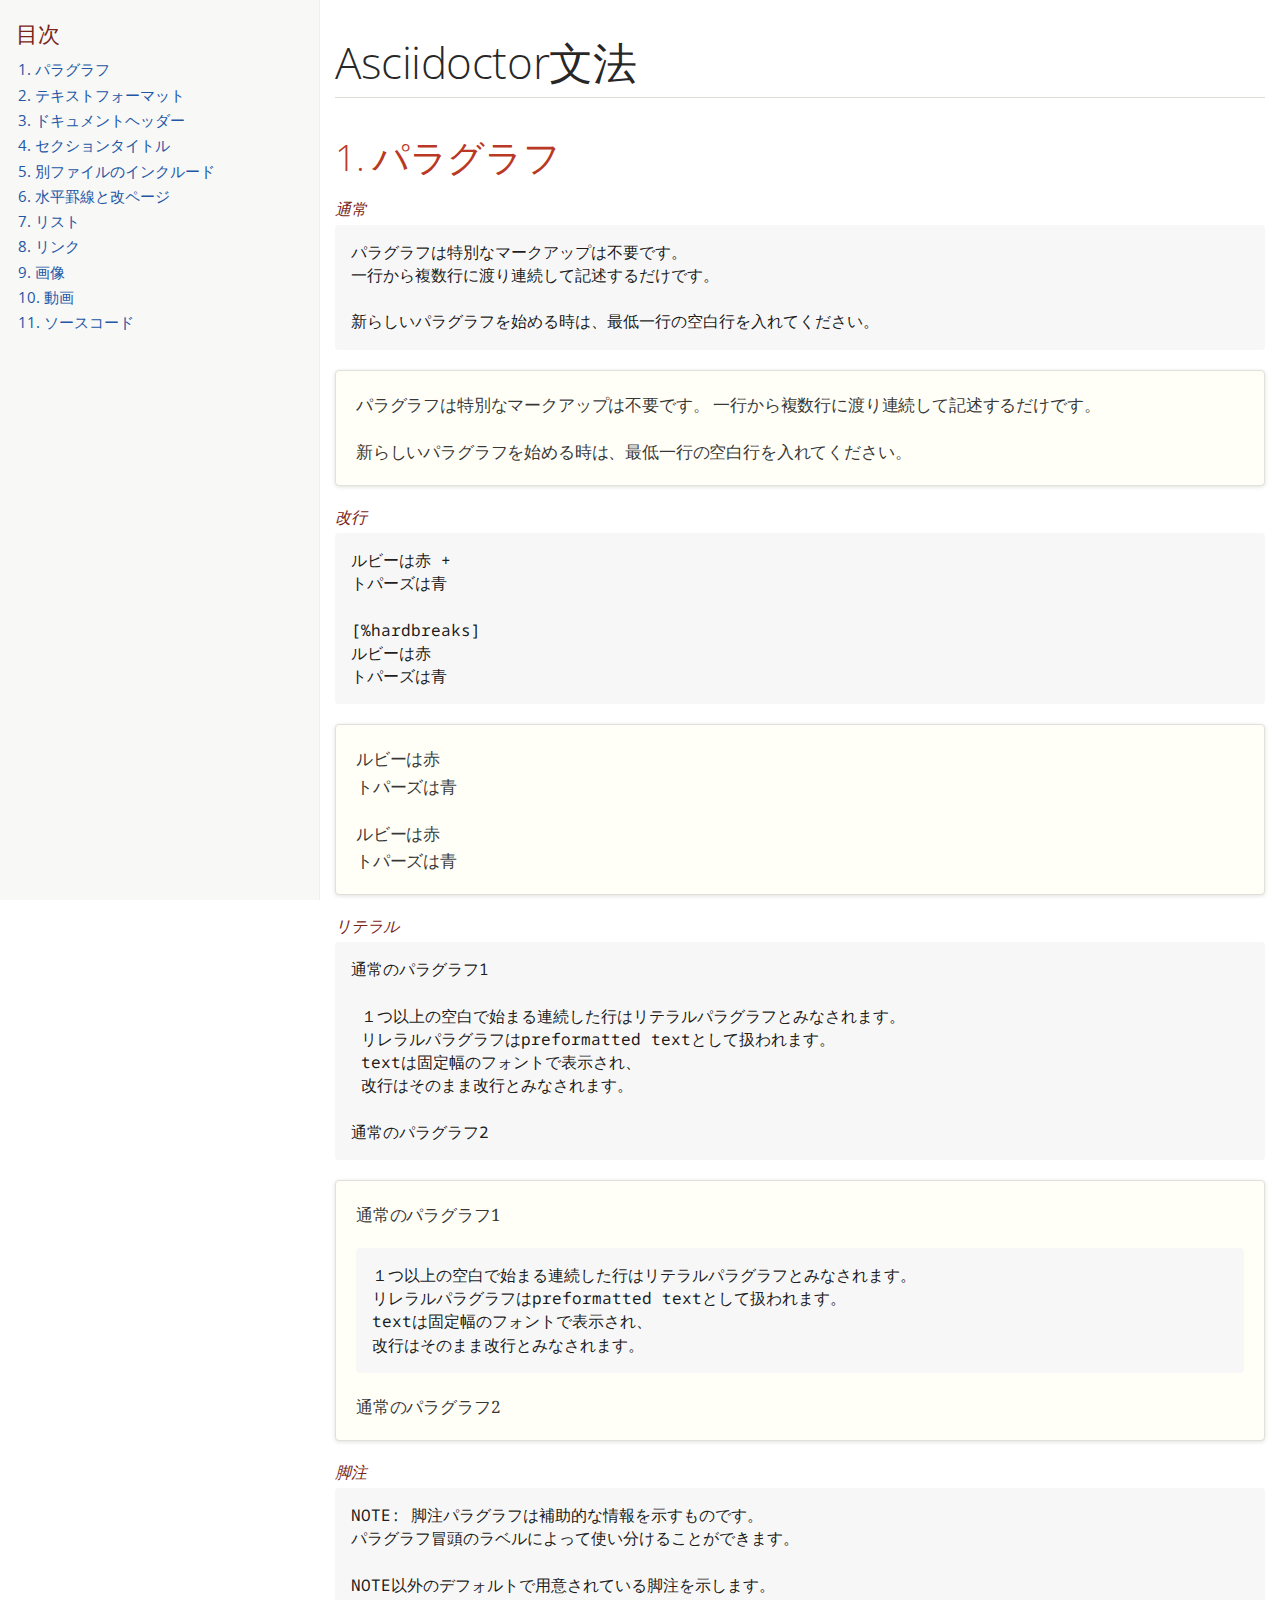
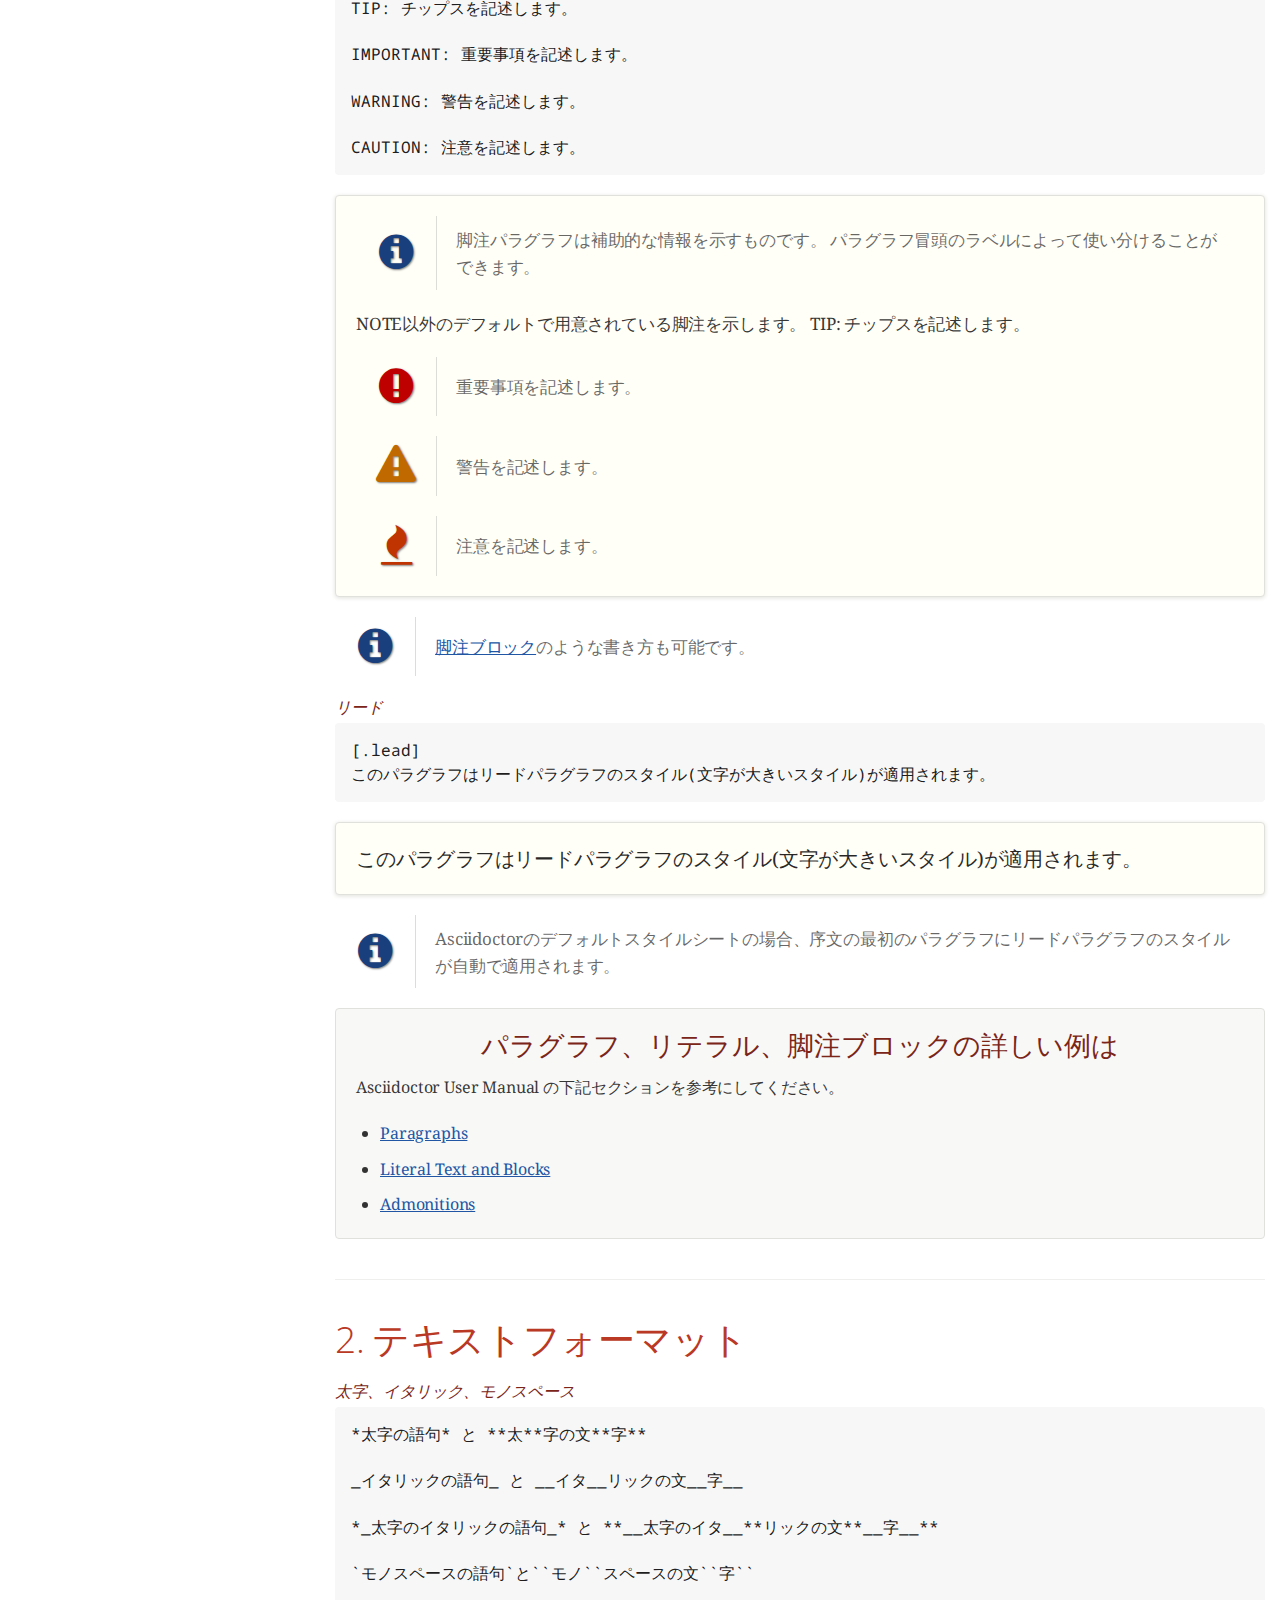
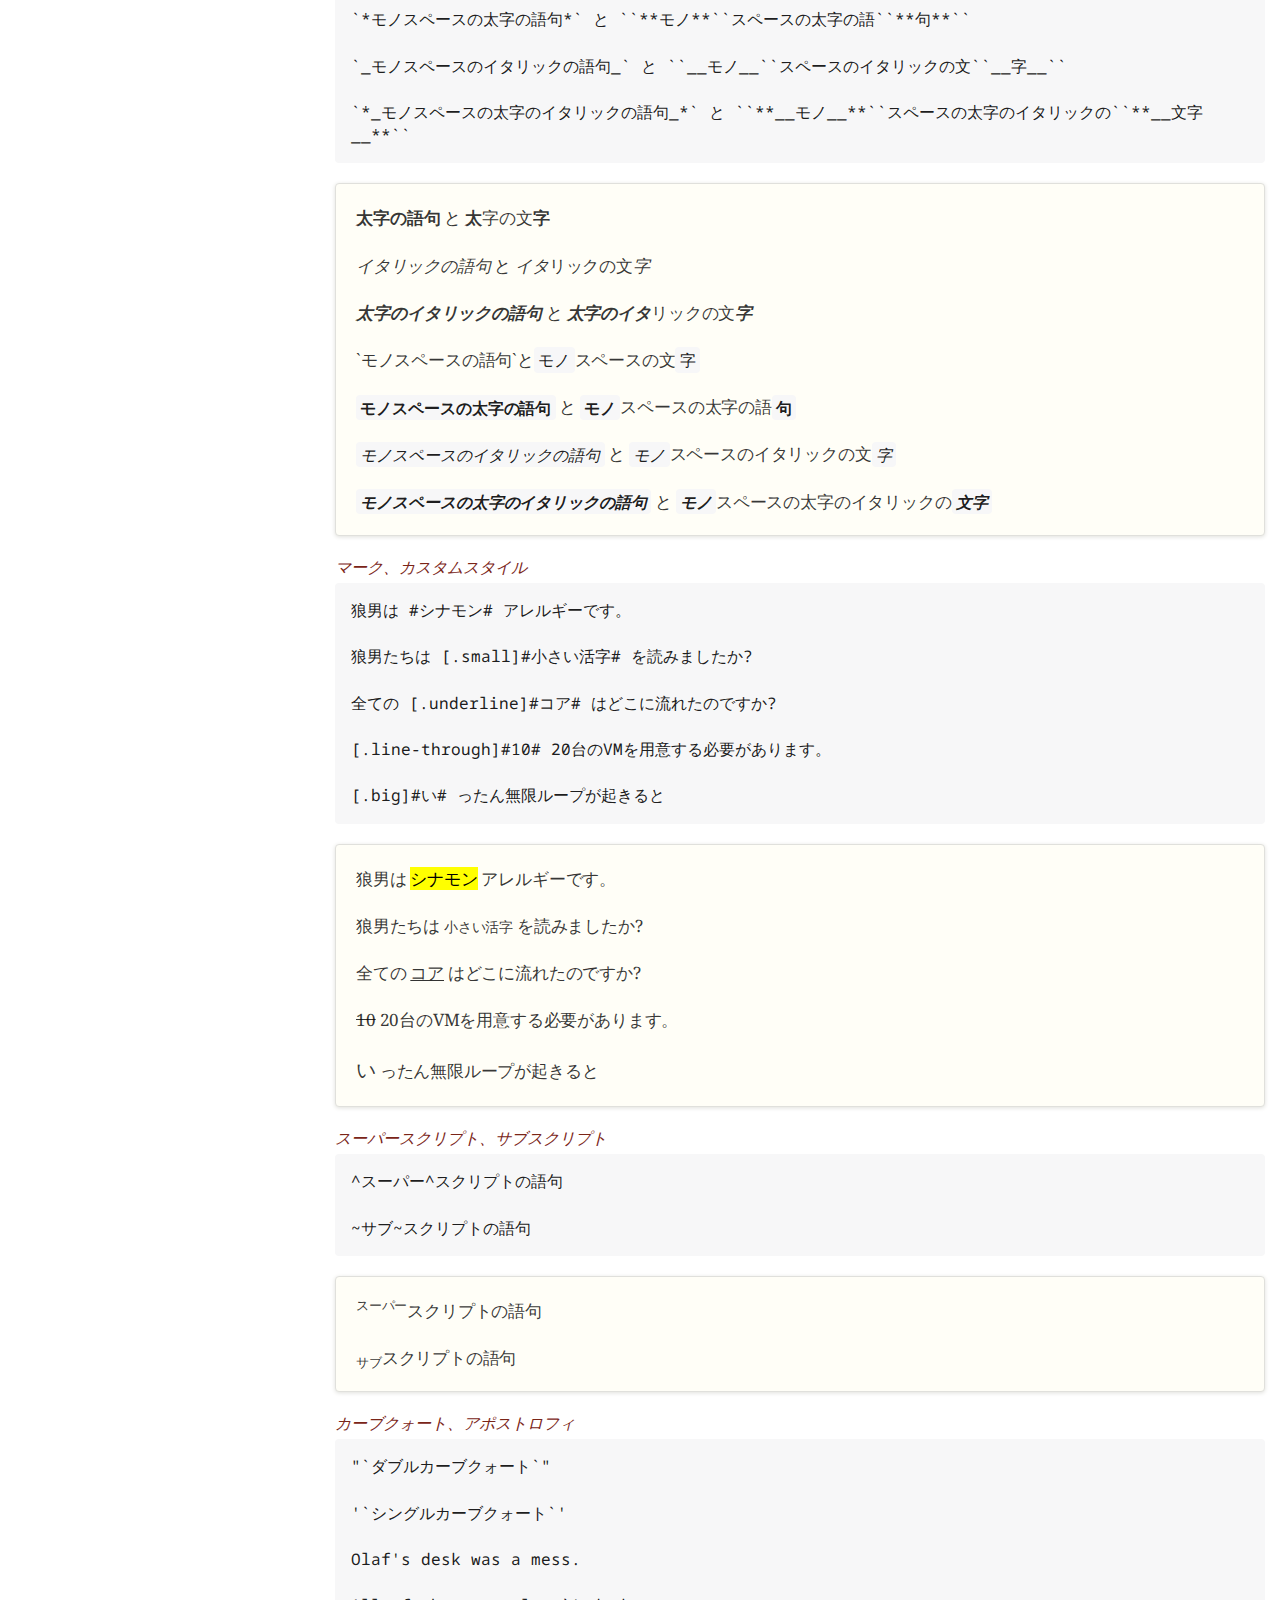
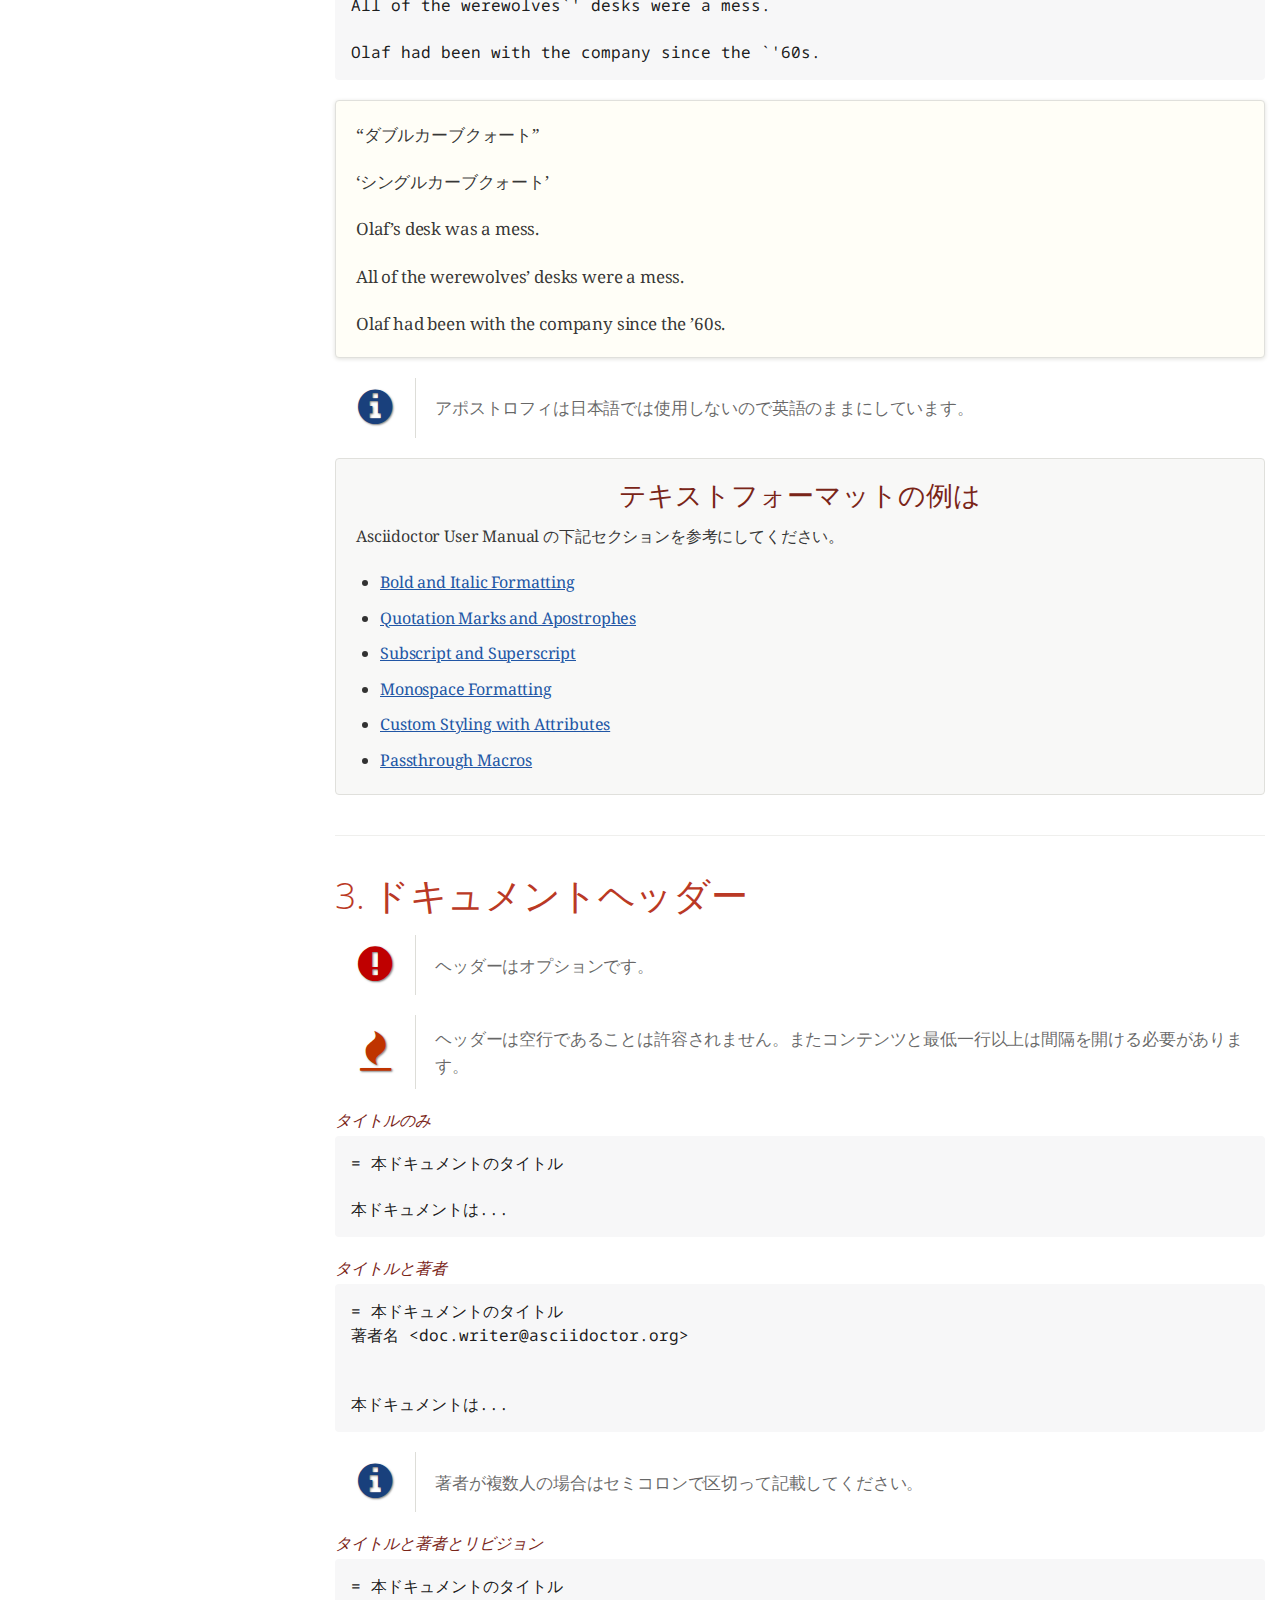
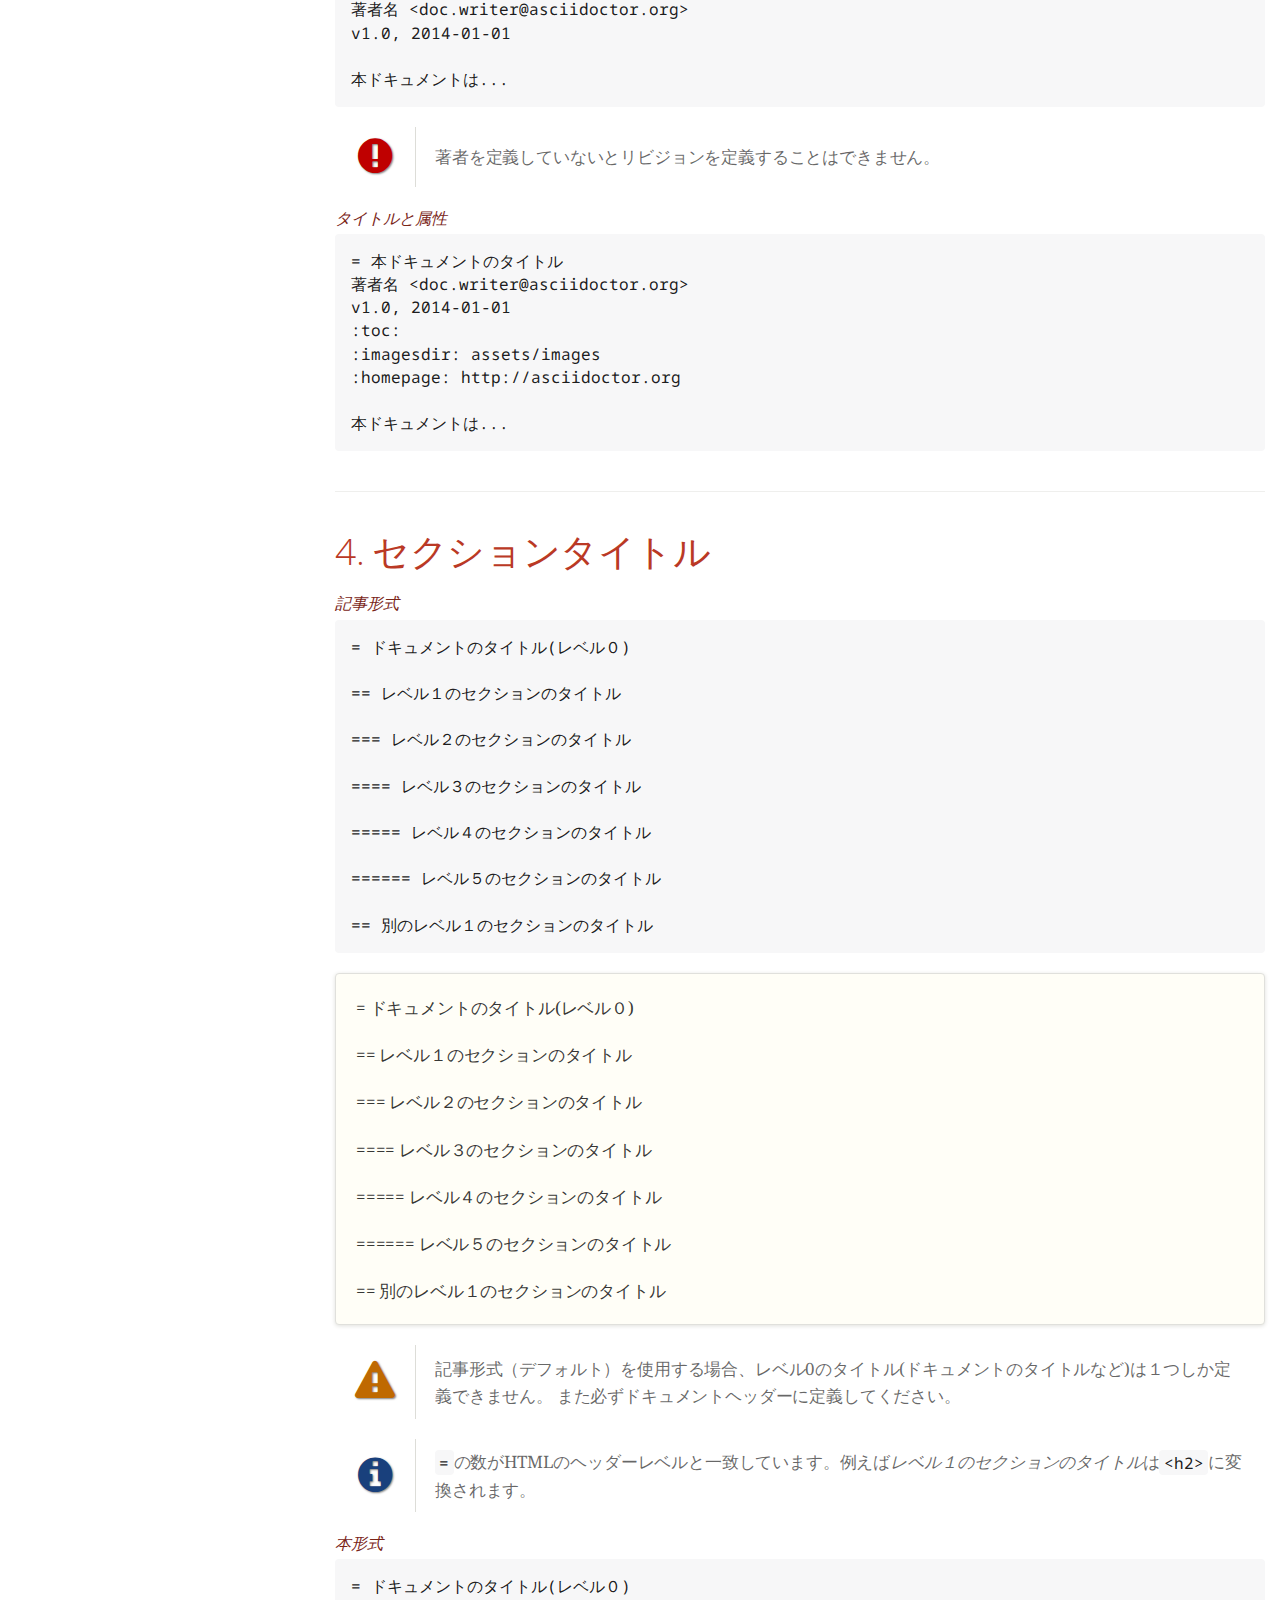
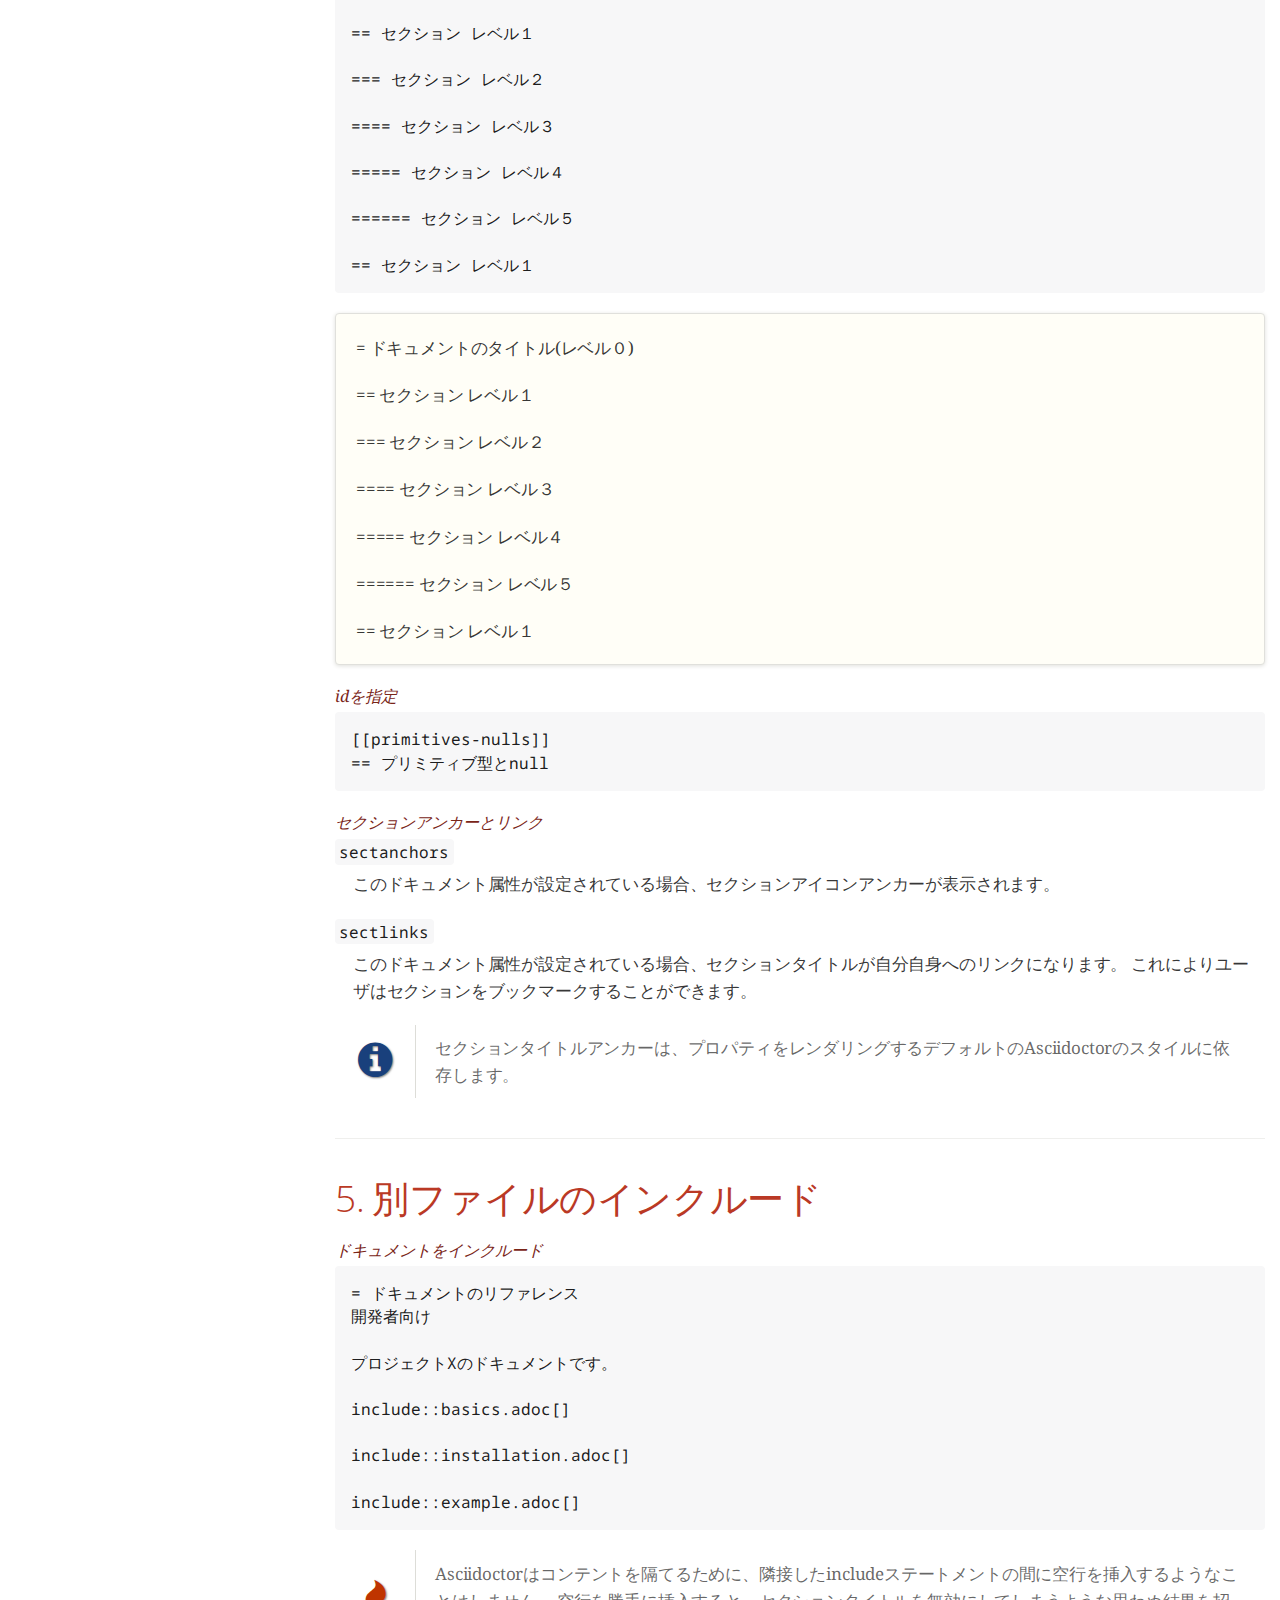
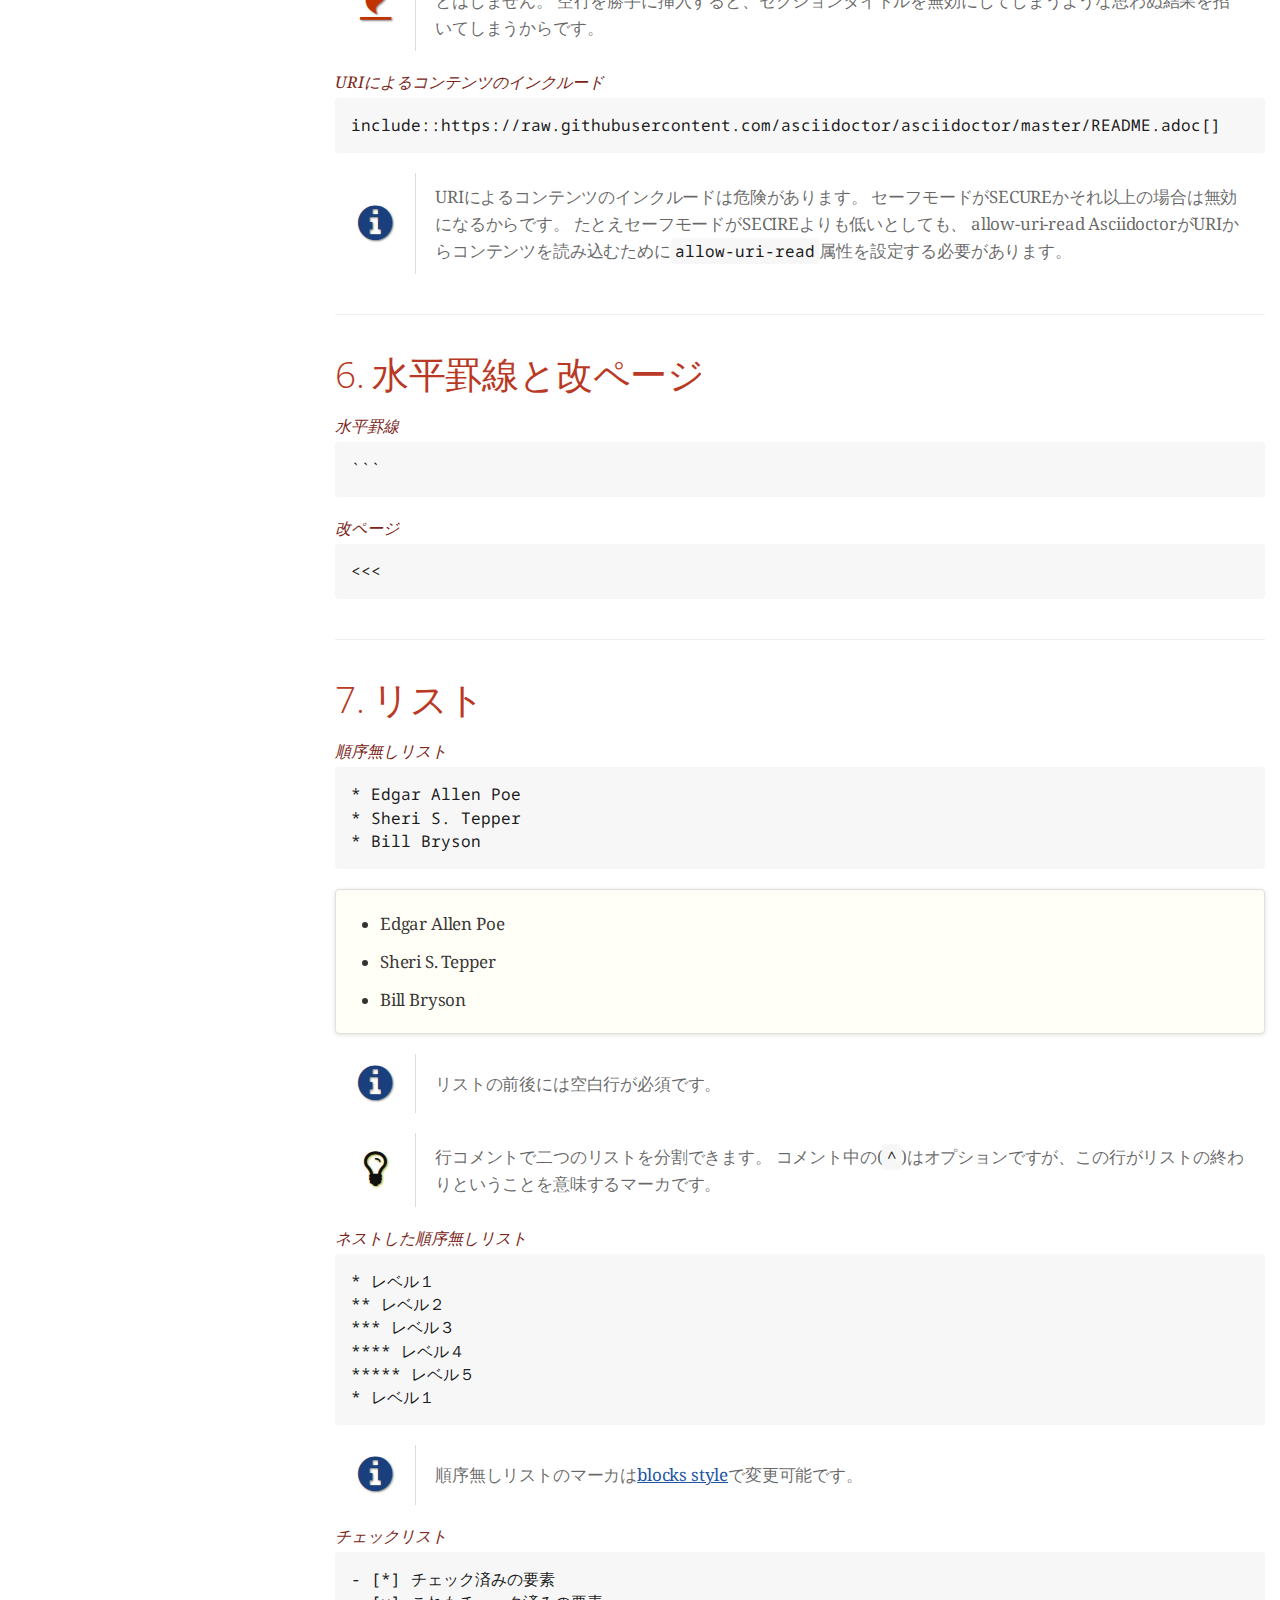
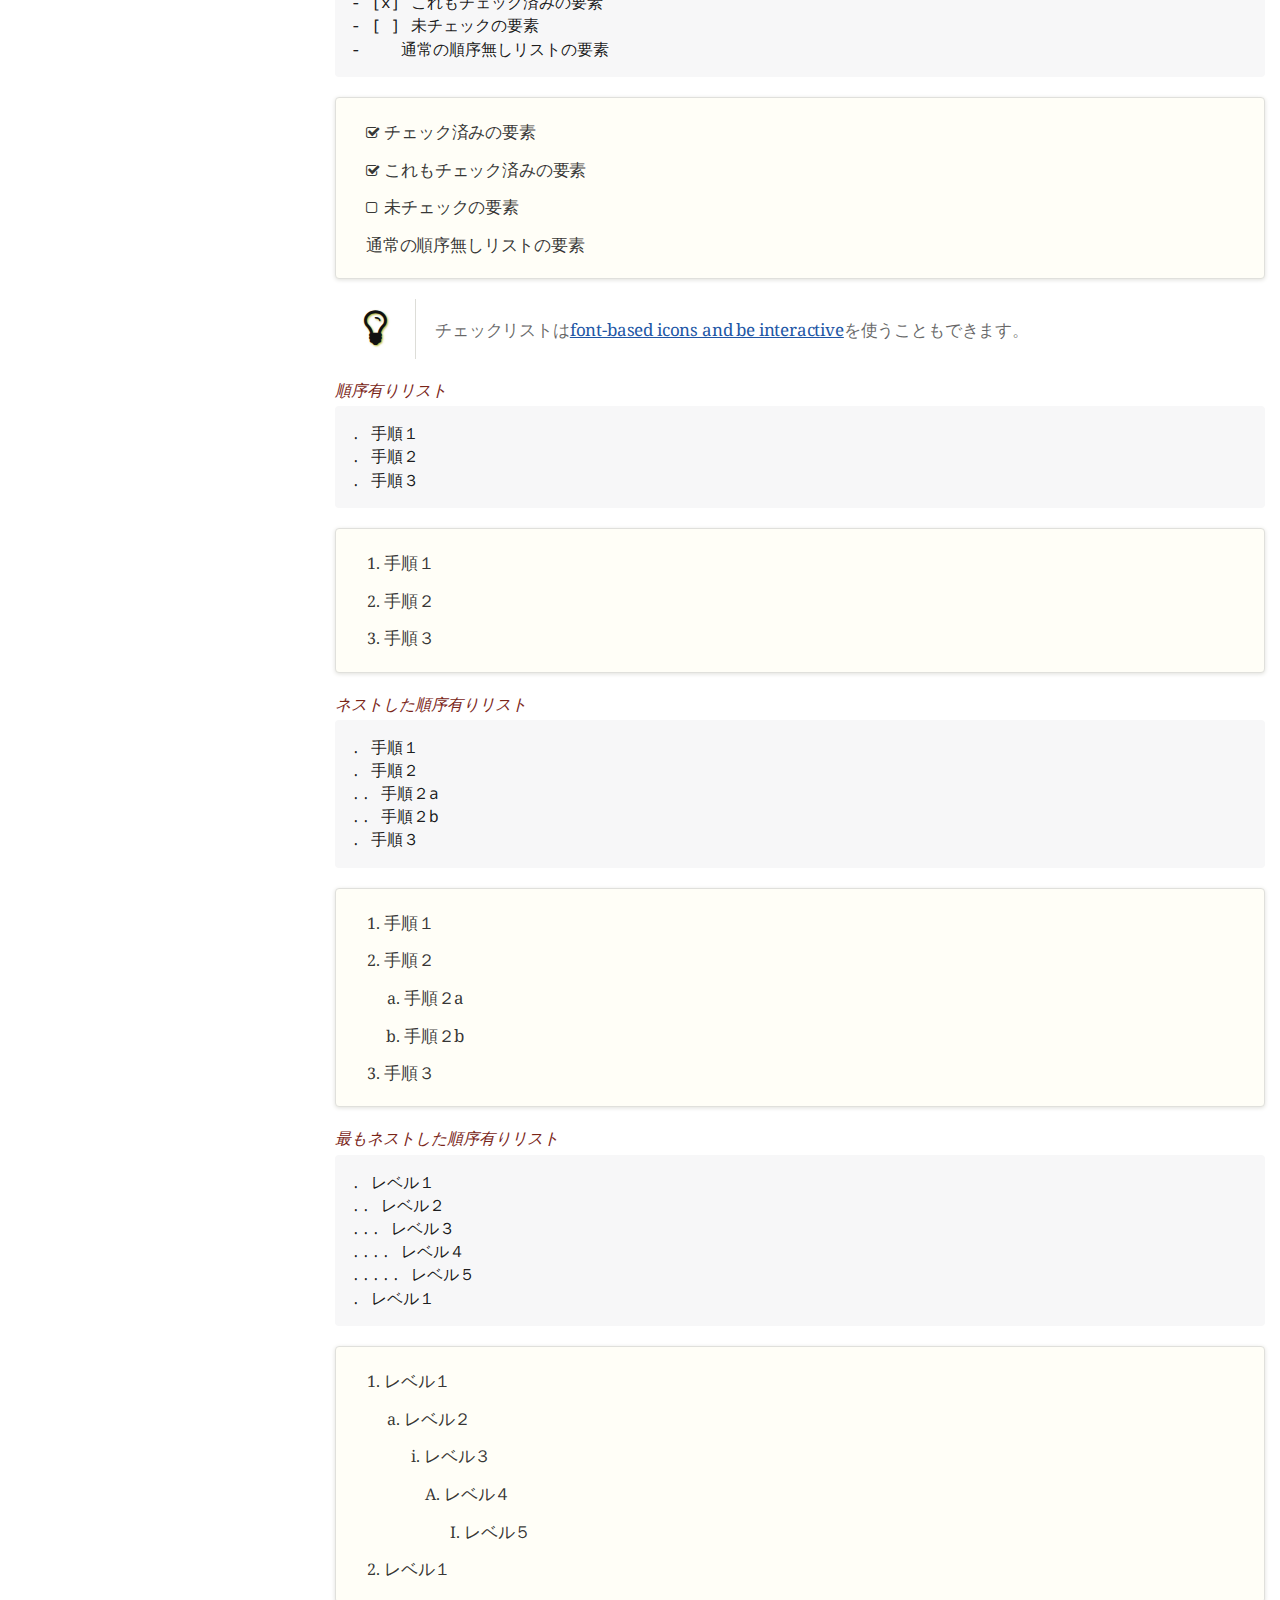
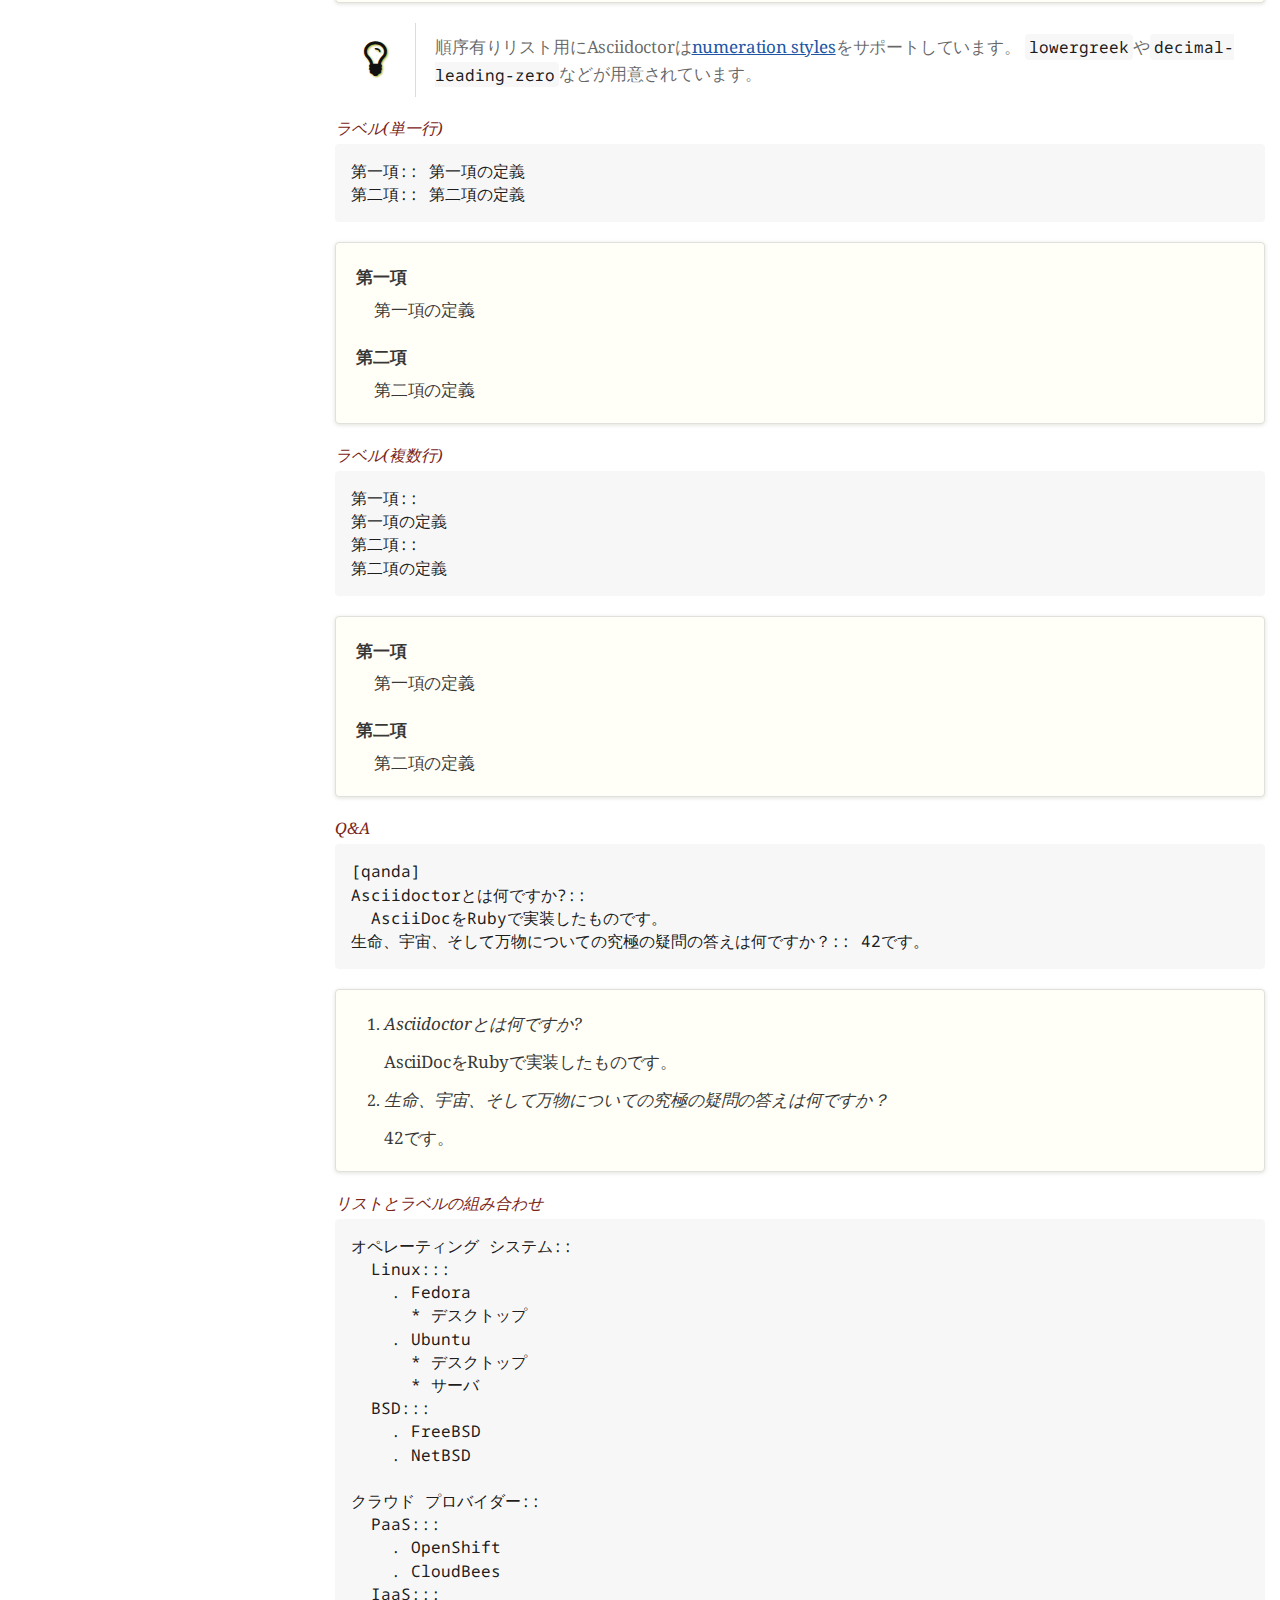
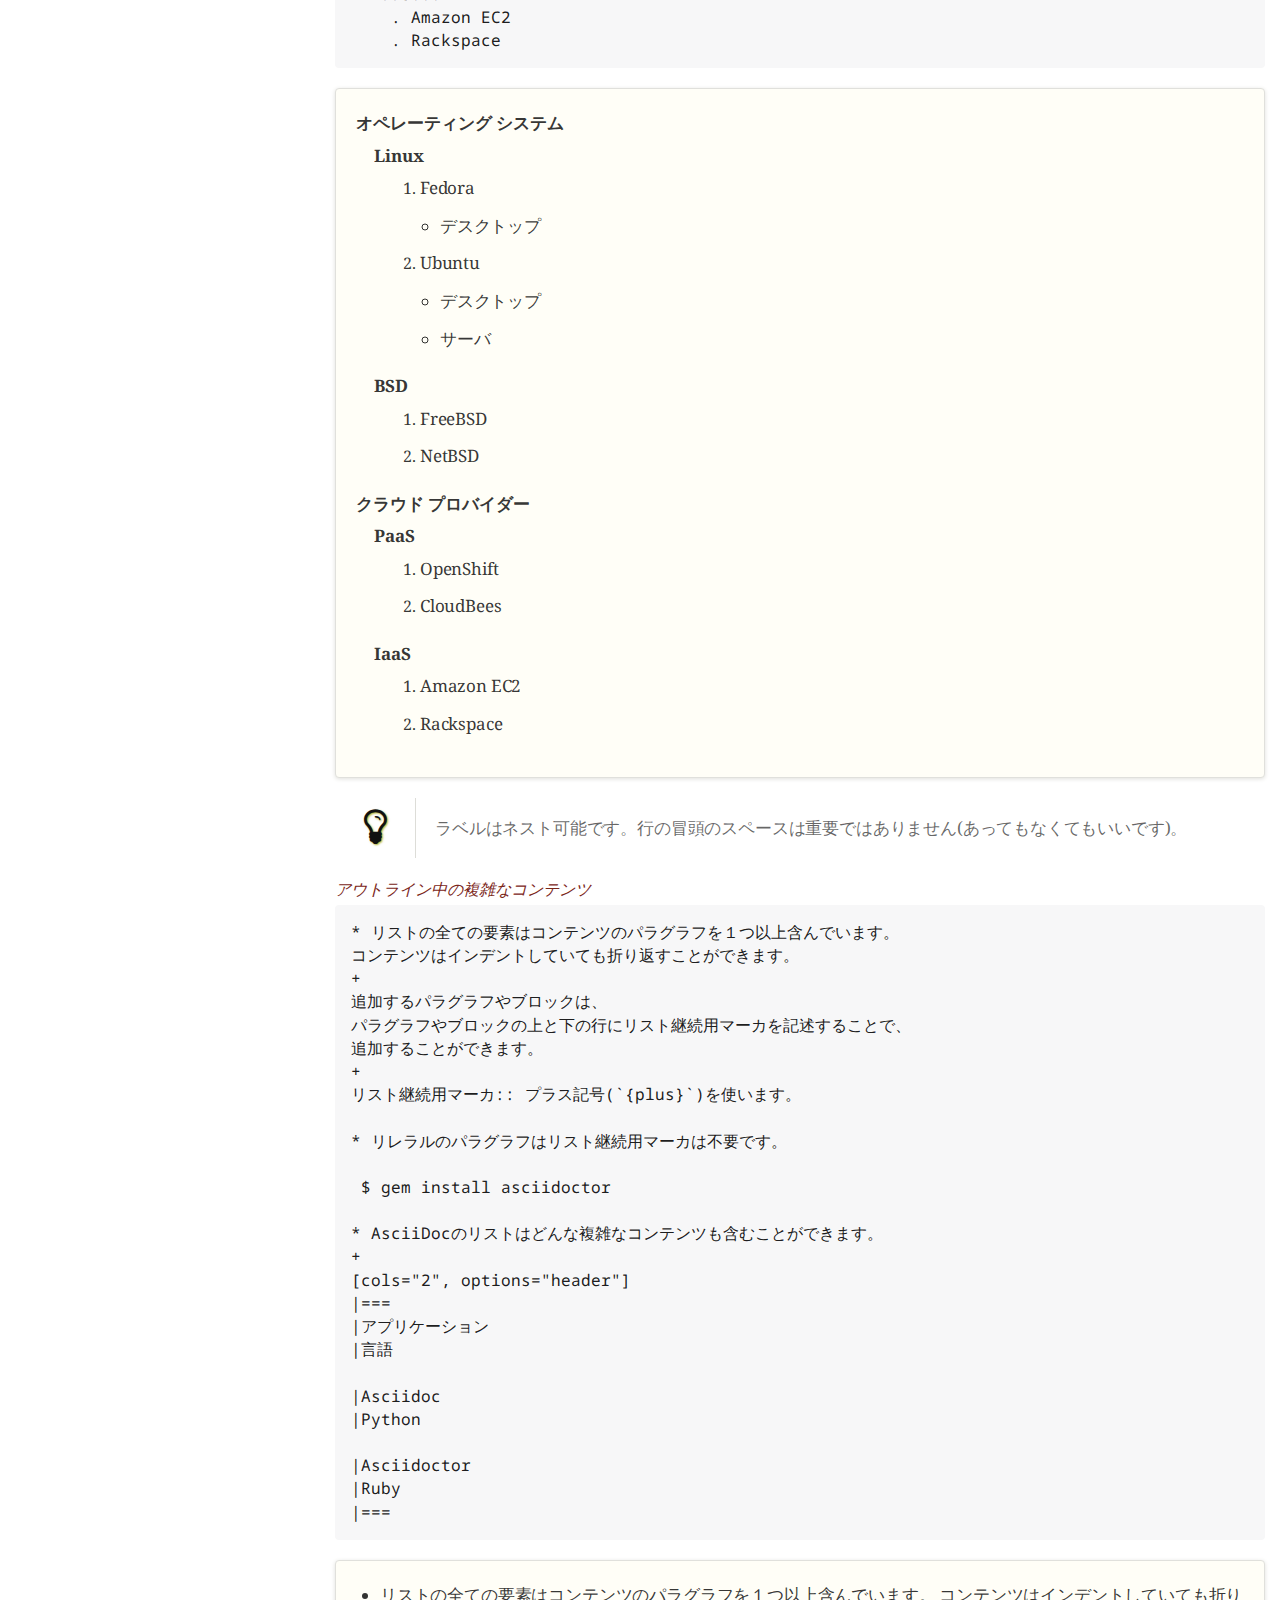
==== commit 5210e0b8: "リンク、画像、動画、ソースコードの説明を追加。" ====
--- a/docs/index.html
+++ b/docs/index.html
@@ -522,7 +522,11 @@
 <li><a href="#セクションタイトル">4. セクションタイトル</a></li>
 <li><a href="#_別ファイルのインクルード">5. 別ファイルのインクルード</a></li>
 <li><a href="#_水平罫線と改ページ">6. 水平罫線と改ページ</a></li>
-<li><a href="#_リスト">リスト</a></li>
+<li><a href="#_リスト">7. リスト</a></li>
+<li><a href="#_リンク">8. リンク</a></li>
+<li><a href="#_画像">9. 画像</a></li>
+<li><a href="#_動画">10. 動画</a></li>
+<li><a href="#_ソースコード">11. ソースコード</a></li>
 </ul>
 </div>
 </div>
@@ -1226,7 +1230,9 @@
 </div>
 </div>
 </div>
-<h1 id="_リスト" class="sect0"><a class="anchor" href="#_リスト"></a>リスト</h1>
+<div class="sect1">
+<h2 id="_リスト"><a class="anchor" href="#_リスト"></a>7. リスト</h2>
+<div class="sectionbody">
 <div class="listingblock">
 <div class="title">順序無しリスト</div>
 <div class="content">
@@ -1663,7 +1669,7 @@
 <i class="fa icon-tip" title="Tip"></i>
 </td>
 <td class="content">
-レベルはネスト可能です。行の冒頭のスペースは重要では有りません(あってもなくてもいいです)。
+ラベルはネスト可能です。行の冒頭のスペースは重要ではありません(あってもなくてもいいです)。
 </td>
 </tr>
 </table>
@@ -1758,9 +1764,785 @@
 </div>
 </div>
 </div>
+</div>
+<div class="sect1">
+<h2 id="_リンク"><a class="anchor" href="#_リンク"></a>8. リンク</h2>
+<div class="sectionbody">
+<div class="listingblock">
+<div class="title">通常のリンク</div>
+<div class="content">
+<pre>http://asciidoctor.org - 自動でリンクになります。
+
+http://asciidoctor.org[Asciidoctor]
+
+https://github.com/asciidoctor[Asciidoctor @ *GitHub*]</pre>
+</div>
+</div>
+<div class="exampleblock result">
+<div class="content">
+<div class="paragraph">
+<p><a href="http://asciidoctor.org" class="bare">http://asciidoctor.org</a> - 自動でリンクになります。</p>
+</div>
+<div class="paragraph">
+<p><a href="http://asciidoctor.org">Asciidoctor</a></p>
+</div>
+<div class="paragraph">
+<p><a href="https://github.com/asciidoctor">Asciidoctor @ <strong>GitHub</strong></a></p>
+</div>
+</div>
+</div>
+<div class="listingblock">
+<div class="title">スペースと特殊文字を含んだリンク</div>
+<div class="content">
+<pre>link:++http://example.org/?q=[a b]++[空白を含むURL]
+
+link:http://example.org/?q=%5Ba%20b%5D[特殊文字を含んだリンク]</pre>
+</div>
+</div>
+<div class="exampleblock result">
+<div class="content">
+<div class="paragraph">
+<p><a href="http://example.org/?q=[a b]">空白を含むURL</a></p>
+</div>
+<div class="paragraph">
+<p><a href="http://example.org/?q=%5Ba%20b%5D">特殊文字を含んだリンク</a></p>
+</div>
+</div>
+</div>
+<div class="listingblock">
+<div class="title">Windows版リンク</div>
+<div class="content">
+<pre>link:\\server\share\whitepaper.pdf[Whitepaper]</pre>
+</div>
+</div>
+<div class="exampleblock result">
+<div class="content">
+<div class="paragraph">
+<p><a href="\\server\share\whitepaper.pdf">Whitepaper</a></p>
+</div>
+</div>
+</div>
+<div class="listingblock">
+<div class="title">相対パス</div>
+<div class="content">
+<pre>link:index.html[ドキュメント]</pre>
+</div>
+</div>
+<div class="exampleblock result">
+<div class="content">
+<div class="paragraph">
+<p><a href="index.html">ドキュメント</a></p>
+</div>
+</div>
+</div>
+<div class="listingblock">
+<div class="title">メールとIRC</div>
+<div class="content">
+<pre>devel@dicsuss.arquillian.org - 自動でリンクになります。
+
+mailto:devel@dicsuss.arquillian.org[Arquillianについて議論する]
+
+mailto:devel-join@discuss.arquillian.org[購読する, 購読します, 参加したいです!] - メールの件名と本文が指定できます。
+
+irc://irc.freenode.org/#asciidoctor</pre>
+</div>
+</div>
+<div class="exampleblock result">
+<div class="content">
+<div class="paragraph">
+<p><a href="mailto:devel@dicsuss.arquillian.org">devel@dicsuss.arquillian.org</a> - 自動でリンクになります。</p>
+</div>
+<div class="paragraph">
+<p><a href="mailto:devel@dicsuss.arquillian.org">Arquillianについて議論する</a></p>
+</div>
+<div class="paragraph">
+<p><a href="mailto:devel-join@discuss.arquillian.org?subject=%E8%B3%BC%E8%AA%AD%E3%81%97%E3%81%BE%E3%81%99&amp;body=%E5%8F%82%E5%8A%A0%E3%81%97%E3%81%9F%E3%81%84%E3%81%A7%E3%81%99!">購読する</a> - メールの件名と本文が指定できます。</p>
+</div>
+<div class="paragraph">
+<p><a href="irc://irc.freenode.org/#asciidoctor" class="bare">irc://irc.freenode.org/#asciidoctor</a></p>
+</div>
+</div>
+</div>
+<div class="listingblock">
+<div class="title">属性付きのリンク(Asciidoctor限定)</div>
+<div class="content">
+<pre>http://discuss.asciidoctor.org[Asciidoctorについて議論する, role="external", window="_blank"]
+
+http://discuss.asciidoctor.org[Asciidoctorについて議論する^]
+
+http://example.org["Google, Yahoo, Bing^", role="teal"]</pre>
+</div>
+</div>
+<div class="exampleblock result">
+<div class="content">
+<div class="paragraph">
+<p><a href="http://discuss.asciidoctor.org" class="external" target="_blank">Asciidoctorについて議論する</a></p>
+</div>
+<div class="paragraph">
+<p><a href="http://discuss.asciidoctor.org" target="_blank">Asciidoctorについて議論する</a></p>
+</div>
+<div class="paragraph">
+<p><a href="http://example.org" class="teal" target="_blank">Google, Yahoo, Bing</a></p>
+</div>
+</div>
+</div>
+<div class="admonitionblock note">
+<table>
+<tr>
+<td class="icon">
+<i class="fa icon-note" title="Note"></i>
+</td>
+<td class="content">
+属性付きリンクはAsciidoctor固有の機能です。
+機能を有効にするにはドキュメントの属性に`linkattrs`を指定してください。
+機能有効時は、カンマを含むリンクはクォートで囲む必要があります。
+</td>
+</tr>
+</table>
+</div>
+<div class="listingblock">
+<div class="title">インラインアンカー</div>
+<div class="content">
+<pre>[[ブックマーク-A]]インラインアンカーは任意のコンテンツを参照可能にします。
+
+[#ブックマーク-B]#インラインアンカーはこのように指定することもできます。#
+
+anchor:ブックマーク-C[]相互参照
+
+[[ブックマーク-D,最終パラグラフ]]xreflabelは相互参照リンクのリンクとして使用されます。</pre>
+</div>
+</div>
+<div class="exampleblock result">
+<div class="content">
+<div class="paragraph">
+<p><a id="ブックマーク-A"></a>インラインアンカーは任意のコンテンツを参照可能にします。</p>
+</div>
+<div class="paragraph">
+<p><a id="ブックマーク-B"></a>インラインアンカーはこのように指定することもできます。</p>
+</div>
+<div class="paragraph">
+<p><a id="ブックマーク-C"></a>相互参照</p>
+</div>
+<div class="paragraph">
+<p><a id="ブックマーク-D"></a>xreflabelは相互参照リンクのリンクとして使用されます。</p>
+</div>
+</div>
+</div>
+<div class="listingblock">
+<div class="title">内部相互参照</div>
+<div class="content">
+<pre>パラグラフの書き方は &lt;&lt;paragraphs&gt;&gt; を参照してください。
+
+ドキュメントの整理方法は &lt;&lt;section-titles,sections&gt;&gt; を参照してください。</pre>
+</div>
+</div>
+<div class="exampleblock result">
+<div class="content">
+<div class="paragraph">
+<p>パラグラフの書き方は <a href="#paragraphs">[paragraphs]</a> を参照してください。</p>
+</div>
+<div class="paragraph">
+<p>ドキュメントの整理方法は <a href="#section-titles">sections</a> を参照してください。</p>
+</div>
+</div>
+</div>
+<div class="listingblock">
+<div class="title">ドキュメント間の相互参照</div>
+<div class="content">
+<pre>詳細は &lt;&lt;document-b.adoc#section-b,Section B&gt;&gt; を参照してください。
+
+あなたが、&lt;&lt;document-b#section-b,Section B&gt;&gt; から戻ってきた時に会いましょう。</pre>
+</div>
+</div>
+</div>
+</div>
+<div class="sect1">
+<h2 id="_画像"><a class="anchor" href="#_画像"></a>9. 画像</h2>
+<div class="sectionbody">
+<div class="paragraph">
+<p>ドキュメント属性の<a href="http://asciidoctor.org/docs/user-manual/#set-the-images-directory">imagedir</a>(デフォルトは空文字)を
+起点にした相対パスを指定します。
+全ての画像パスに対して共通のパスをハードコードするのを避けるために<code>imagedir</code>の指定を推奨します。</p>
+</div>
+<div class="paragraph">
+<p><code>imagedir</code>は絶対パス、相対パス、URLを指定できます。
+絶対パスとURLの場合はimagedirのプレフィックスは付きません。</p>
+</div>
+<div class="listingblock">
+<div class="title">ブロック画像</div>
+<div class="content">
+<pre>image::sunset.jpg[]
+
+image::sunset.jpg[夕日]
+
+.山の夕日
+[#image-sunset]
+[caption="図 1:", link=http://www.flickr.com/photos/javh/5448336655]
+image::sunset.jpg[夕日, 300, 200]
+
+image::http://asciidoctor.org/images/octocat.jpg[GitHub mascot]</pre>
+</div>
+</div>
+<div class="exampleblock result">
+<div class="content">
+<div class="imageblock">
+<div class="content">
+<img src="images/sunset.jpg" alt="sunset">
+</div>
+</div>
+<div class="imageblock">
+<div class="content">
+<img src="images/sunset.jpg" alt="夕日">
+</div>
+</div>
+<div id="image-sunset" class="imageblock">
+<div class="content">
+<a class="image" href="http://www.flickr.com/photos/javh/5448336655"><img src="images/sunset.jpg" alt="夕日" width="300" height="200"></a>
+</div>
+<div class="title">図 1:山の夕日</div>
+</div>
+<div class="imageblock">
+<div class="content">
+<img src="http://asciidoctor.org/images/octocat.jpg" alt="GitHub mascot">
+</div>
+</div>
+</div>
+</div>
+<div class="listingblock">
+<div class="title">インラン画像</div>
+<div class="content">
+<pre>クリック image:icons/play.png[Play, title="Play"] パーティーを開始する。
+
+クリック image:icons/pause.png[title="Pause"] 休憩する。</pre>
+</div>
+</div>
+<div class="exampleblock result">
+<div class="content">
+<div class="paragraph">
+<p>クリック <span class="image"><img src="images/icons/play.png" alt="Play" title="Play"></span> パーティーを開始する。</p>
+</div>
+<div class="paragraph">
+<p>クリック <span class="image"><img src="images/icons/pause.png" alt="pause" title="Pause"></span> 休憩する。</p>
+</div>
+</div>
+</div>
+<div class="admonitionblock important">
+<table>
+<tr>
+<td class="icon">
+<i class="fa icon-important" title="Important"></i>
+</td>
+<td class="content">
+<code>image</code>というキーワードの後にある二つのコロンはブロック要素の画像を示し、
+一つの時はインライン要素の画像を示します。文章と同じ行に画像を挿入するならインランを使いますが、
+それ以外の場合場合はブロック要素の画像を使用すべきです。
+</td>
+</tr>
+</table>
+</div>
+<div class="listingblock">
+<div class="title">位置を指定したインライン画像</div>
+<div class="content">
+<pre>image:sunset.jpg[夕日, 150, 150, role="right"] なんて美しい夕日！</pre>
+</div>
+</div>
+<div class="exampleblock result">
+<div class="content">
+<div class="paragraph">
+<p><span class="image right"><img src="images/sunset.jpg" alt="夕日" width="150" height="150"></span> なんて美しい夕日！</p>
+</div>
+</div>
+</div>
+<div class="admonitionblock note">
+<table>
+<tr>
+<td class="icon">
+<i class="fa icon-note" title="Note"></i>
+</td>
+<td class="content">
+<a href="http://asciidoctor.org/docs/user-manual/#putting-images-in-their-place">画像の位置とフレーム</a>には様々な属性を指定できます。
+</td>
+</tr>
+</table>
+</div>
+<div class="listingblock">
+<div class="title">画像データ埋め込み</div>
+<div class="content">
+<pre>= ドキュメントタイトル
+:data-uri:</pre>
+</div>
+</div>
+<div class="admonitionblock note">
+<table>
+<tr>
+<td class="icon">
+<i class="fa icon-note" title="Note"></i>
+</td>
+<td class="content">
+<code>data-uri</code>を設定すると、アイコンも含め全ての画像がドキュメントの中に<a href="https://developer.mozilla.org/en-US/docs/data_URIs">data-uri</a>と埋め込まれます。
+</td>
+</tr>
+</table>
+</div>
+<div class="admonitionblock tip">
+<table>
+<tr>
+<td class="icon">
+<i class="fa icon-tip" title="Tip"></i>
+</td>
+<td class="content">
+<code>data-uri</code>の代わりに、コマンドラインで<code>-a data-uri</code>オプションを付けることでも可能です。
+</td>
+</tr>
+</table>
+</div>
+</div>
+</div>
+<div class="sect1">
+<h2 id="_動画"><a class="anchor" href="#_動画"></a>10. 動画</h2>
+<div class="sectionbody">
+<div class="listingblock">
+<div class="title">ブロック要素</div>
+<div class="content">
+<pre>video::video_file.mp4[]
+
+
+video::video_file.mp4[width=640, start=140, options=autoplay]</pre>
+</div>
+</div>
+<div class="listingblock">
+<div class="title">Youtube</div>
+<div class="content">
+<pre>video::TabMg56daZ0[youtube]</pre>
+</div>
+</div>
+<div class="exampleblock result">
+<div class="content">
+<div class="videoblock">
+<div class="content">
+<iframe src="https://www.youtube.com/embed/TabMg56daZ0?rel=0&amp;hl=ja" frameborder="0" allowfullscreen></iframe>
+</div>
+</div>
+</div>
+</div>
+<div class="listingblock">
+<div class="title">Vimeo</div>
+<div class="content">
+<pre>video::22439234[vimeo]</pre>
+</div>
+</div>
+<div class="exampleblock result">
+<div class="content">
+<div class="videoblock">
+<div class="content">
+<iframe src="https://player.vimeo.com/video/22439234" frameborder="0" allowfullscreen></iframe>
+</div>
+</div>
+</div>
+</div>
+<div class="admonitionblock tip">
+<table>
+<tr>
+<td class="icon">
+<i class="fa icon-tip" title="Tip"></i>
+</td>
+<td class="content">
+<a href="http://asciidoctor.org/docs/user-manual/#video">追加の属性とオプション</a>を設定することで動画を制御できます。
+</td>
+</tr>
+</table>
+</div>
+</div>
+</div>
+<div class="sect1">
+<h2 id="_ソースコード"><a class="anchor" href="#_ソースコード"></a>11. ソースコード</h2>
+<div class="sectionbody">
+<div class="listingblock">
+<div class="title">インライン要素</div>
+<div class="content">
+<pre>`types` や `methods` のような参照コード。</pre>
+</div>
+</div>
+<div class="exampleblock result">
+<div class="content">
+<div class="paragraph">
+<p><code>types</code> や <code>methods</code> のような参照コード。</p>
+</div>
+</div>
+</div>
+<div class="listingblock">
+<div class="title">リテラル（１行）</div>
+<div class="content">
+<pre> コードスニペットは行冒頭に１つのスペースを挿入してください。</pre>
+</div>
+</div>
+<div class="exampleblock result">
+<div class="content">
+<div class="literalblock">
+<div class="content">
+<pre>コードスニペットは行冒頭に１つのスペースを挿入してください。</pre>
+</div>
+</div>
+</div>
+</div>
+<div class="listingblock">
+<div class="title">リテラル（ブロック要素）</div>
+<div class="content">
+<pre>....
+error: The requested operation returned error: 1954 Forbidden search for defensive operations manual
+absolutely fatal: operation initiation lost in the dodecahedron of doom
+would you like to die again? y/n
+....</pre>
+</div>
+</div>
+<div class="exampleblock result">
+<div class="content">
+<div class="literalblock">
+<div class="content">
+<pre>error: The requested operation returned error: 1954 Forbidden search for defensive operations manual
+absolutely fatal: operation initiation lost in the dodecahedron of doom
+would you like to die again? y/n</pre>
+</div>
+</div>
+</div>
+</div>
+<div class="listingblock">
+<div class="title">タイトル付きブロック要素（シンタックスハイライトなし）</div>
+<div class="content">
+<pre>.Gemfile.lock
+----
+GEM
+  remote: https://rubygems.org/
+  specs:
+    asciidoctor (0.1.4)
+
+PLATFORMS
+  ruby
+
+DEPENDENCIES
+  asciidoctor (~&gt; 0.1.4)
+----</pre>
+</div>
+</div>
+<div class="exampleblock result">
+<div class="content">
+<div class="listingblock">
+<div class="title">Gemfile.lock</div>
+<div class="content">
+<pre>GEM
+  remote: https://rubygems.org/
+  specs:
+    asciidoctor (0.1.4)
+
+PLATFORMS
+  ruby
+
+DEPENDENCIES
+  asciidoctor (~&gt; 0.1.4)</pre>
+</div>
+</div>
+</div>
+</div>
+<div class="listingblock">
+<div class="title">タイトル付きブロック要素（シンタックスハイライトあり）</div>
+<div class="content">
+<pre>[[app-listing]]
+[source,ruby]
+.app.rb
+----
+require 'sinatra'
+
+get '/hi' do
+  "Hello World!"
+end
+----</pre>
+</div>
+</div>
+<div class="exampleblock result">
+<div class="content">
+<div id="app-listing" class="listingblock">
+<div class="title">app.rb</div>
+<div class="content">
+<pre class="CodeRay highlight"><code data-lang="ruby">require <span class="string"><span class="delimiter">'</span><span class="content">sinatra</span><span class="delimiter">'</span></span>
+
+get <span class="string"><span class="delimiter">'</span><span class="content">/hi</span><span class="delimiter">'</span></span> <span class="keyword">do</span>
+  <span class="string"><span class="delimiter">&quot;</span><span class="content">Hello World!</span><span class="delimiter">&quot;</span></span>
+<span class="keyword">end</span></code></pre>
+</div>
+</div>
+</div>
+</div>
+<div class="listingblock">
+<div class="title">吹き出し付きブロック要素</div>
+<div class="content">
+<pre>[source,ruby]
+----
+require 'sinatra' // &lt;1&gt;
+
+get '/hi' do // &lt;2&gt;
+  "Hello World!" // &lt;3&gt;
+end
+----
+&lt;1&gt; Library import
+&lt;2&gt; URL mapping
+&lt;3&gt; HTTP response body</pre>
+</div>
+</div>
+<div class="exampleblock result">
+<div class="content">
+<div class="listingblock">
+<div class="content">
+<pre class="CodeRay highlight"><code data-lang="ruby">require <span class="string"><span class="delimiter">'</span><span class="content">sinatra</span><span class="delimiter">'</span></span> <i class="conum" data-value="1"></i><b>(1)</b>
+
+get <span class="string"><span class="delimiter">'</span><span class="content">/hi</span><span class="delimiter">'</span></span> <span class="keyword">do</span> <i class="conum" data-value="2"></i><b>(2)</b>
+  <span class="string"><span class="delimiter">&quot;</span><span class="content">Hello World!</span><span class="delimiter">&quot;</span></span> <i class="conum" data-value="3"></i><b>(3)</b>
+<span class="keyword">end</span></code></pre>
+</div>
+</div>
+<div class="colist arabic">
+<table>
+<tr>
+<td><i class="conum" data-value="1"></i><b>1</b></td>
+<td>Library import</td>
+</tr>
+<tr>
+<td><i class="conum" data-value="2"></i><b>2</b></td>
+<td>URL mapping</td>
+</tr>
+<tr>
+<td><i class="conum" data-value="3"></i><b>3</b></td>
+<td>HTTP response body</td>
+</tr>
+</table>
+</div>
+</div>
+</div>
+<div class="listingblock">
+<div class="title">いろいろな吹き出し付きブロック要素</div>
+<div class="content">
+<pre>----
+ソースコード //&lt;1&gt;
+ソースコード #&lt;2&gt;
+ソースコード ;;&lt;3&gt;
+----
+&lt;1&gt; C言語用の行末吹き出しコメント
+&lt;2&gt; Ruby、Python、Perlなどの行末吹き出しコメント
+&lt;3&gt; Clojure用の行末吹き出しコメント</pre>
+</div>
+</div>
+<div class="exampleblock result">
+<div class="content">
+<div class="listingblock">
+<div class="content">
+<pre>ソースコード <i class="conum" data-value="1"></i><b>(1)</b>
+ソースコード <i class="conum" data-value="2"></i><b>(2)</b>
+ソースコード <i class="conum" data-value="3"></i><b>(3)</b></pre>
+</div>
+</div>
+<div class="colist arabic">
+<table>
+<tr>
+<td><i class="conum" data-value="1"></i><b>1</b></td>
+<td>C言語用の行末吹き出しコメント</td>
+</tr>
+<tr>
+<td><i class="conum" data-value="2"></i><b>2</b></td>
+<td>Ruby、Python、Perlなどの行末吹き出しコメント</td>
+</tr>
+<tr>
+<td><i class="conum" data-value="3"></i><b>3</b></td>
+<td>Clojure用の行末吹き出しコメント</td>
+</tr>
+</table>
+</div>
+</div>
+</div>
+<div class="listingblock">
+<div class="title">吹き出し付きXMLブロック要素</div>
+<div class="content">
+<pre>[source,xml]
+----
+&lt;section&gt;
+  &lt;title&gt;Section Title&lt;/title&gt; &lt;!--1--&gt;
+&lt;/section&gt;
+----
+&lt;1&gt; セクションタイトルをここで定義します。</pre>
+</div>
+</div>
+<div class="exampleblock result">
+<div class="content">
+<div class="listingblock">
+<div class="content">
+<pre class="CodeRay highlight"><code data-lang="xml"><span class="tag">&lt;section&gt;</span>
+  <span class="tag">&lt;title&gt;</span>Section Title<span class="tag">&lt;/title&gt;</span> <i class="conum" data-value="1"></i><b>(1)</b>
+<span class="tag">&lt;/section&gt;</span></code></pre>
+</div>
+</div>
+<div class="colist arabic">
+<table>
+<tr>
+<td><i class="conum" data-value="1"></i><b>1</b></td>
+<td>セクションタイトルをここで定義します。</td>
+</tr>
+</table>
+</div>
+</div>
+</div>
+<div class="listingblock">
+<div class="title">ソースコードファイル読み込み</div>
+<div class="content">
+<pre>[source,java]
+----
+include::StringUtils.java[]
+----</pre>
+</div>
+</div>
+<div class="listingblock">
+<div class="title">ソースコードファイル読み込み(ソースコードフォルダからの相対パス指定)</div>
+<div class="content">
+<pre>[source,java]
+----
+include::{sourcedir}/StringUtils.java[]
+----</pre>
+</div>
+</div>
+<div class="exampleblock result">
+<div class="content">
+<div class="listingblock">
+<div class="content">
+<pre class="CodeRay highlight"><code data-lang="java"><span class="keyword">package</span> <span class="namespace">example</span>;
+
+<span class="directive">public</span> <span class="type">class</span> <span class="class">StringUtils</span> {
+    <span class="directive">public</span> <span class="type">boolean</span> contains(<span class="predefined-type">String</span> a, <span class="predefined-type">String</span> b) {
+        <span class="keyword">if</span>(a == <span class="predefined-constant">null</span>) {
+          <span class="keyword">return</span> <span class="predefined-constant">false</span>;
+        }
+
+        <span class="keyword">return</span> a.contains(b);
+    }
+}</code></pre>
+</div>
+</div>
+</div>
+</div>
+<div class="listingblock">
+<div class="title">ソースコードファイル読み込み(インデント指定)</div>
+<div class="content">
+<pre>[source,java,indent=0]
+----
+include::{sourcedir}/StringUtils.java[lines=5..7]
+----
+
+[source,java,indent=1]
+----
+include::{sourcedir}/StringUtils.java[lines=5..7]
+----
+
+
+[source,java,indent=2]
+----
+include::{sourcedir}/StringUtils.java[lines=5..7]
+----</pre>
+</div>
+</div>
+<div class="exampleblock result">
+<div class="content">
+<div class="listingblock">
+<div class="content">
+<pre class="CodeRay highlight"><code data-lang="java"><span class="keyword">if</span>(a == <span class="predefined-constant">null</span>) {
+  <span class="keyword">return</span> <span class="predefined-constant">false</span>;
+}</code></pre>
+</div>
+</div>
+<div class="listingblock">
+<div class="content">
+<pre class="CodeRay highlight"><code data-lang="java"> <span class="keyword">if</span>(a == <span class="predefined-constant">null</span>) {
+   <span class="keyword">return</span> <span class="predefined-constant">false</span>;
+ }</code></pre>
+</div>
+</div>
+<div class="listingblock">
+<div class="content">
+<pre class="CodeRay highlight"><code data-lang="java">  <span class="keyword">if</span>(a == <span class="predefined-constant">null</span>) {
+    <span class="keyword">return</span> <span class="predefined-constant">false</span>;
+  }</code></pre>
+</div>
+</div>
+</div>
+</div>
+<div class="admonitionblock note">
+<table>
+<tr>
+<td class="icon">
+<i class="fa icon-note" title="Note"></i>
+</td>
+<td class="content">
+<div class="ulist">
+<ul>
+<li>
+<p><code>indent</code>が0の場合、インデントは除去されます。（タブは4つのスペースに置換されます。）</p>
+</li>
+<li>
+<p><code>indent</code>が1以上の場合、基本のインデントレベルが指定した値になります。（タブは4つのスペースに置換されます。）</p>
+</li>
+</ul>
+</div>
+</td>
+</tr>
+</table>
+</div>
+<div class="listingblock">
+<div class="title">区切り文字なしのブロック要素</div>
+<div class="content">
+<pre>[source,xml]
+&lt;meta name="viewport"
+  content="width=device-width, initial-scale=1.0"&gt;
+
+この行は通常のコンテンツです。</pre>
+</div>
+</div>
+<div class="exampleblock result">
+<div class="content">
+<div class="listingblock">
+<div class="content">
+<pre class="CodeRay highlight"><code data-lang="xml"><span class="tag">&lt;meta</span> <span class="attribute-name">name</span>=<span class="string"><span class="delimiter">&quot;</span><span class="content">viewport</span><span class="delimiter">&quot;</span></span>
+  <span class="attribute-name">content</span>=<span class="string"><span class="delimiter">&quot;</span><span class="content">width=device-width, initial-scale=1.0</span><span class="delimiter">&quot;</span></span><span class="tag">&gt;</span></code></pre>
+</div>
+</div>
+<div class="paragraph">
+<p>この行は通常のコンテンツです。</p>
+</div>
+</div>
+</div>
+<div class="admonitionblock important">
+<table>
+<tr>
+<td class="icon">
+<i class="fa icon-important" title="Important"></i>
+</td>
+<td class="content">
+<div class="title">シンタックスハイライトを有効にするには</div>
+<div class="paragraph">
+<p><code>source-highlighter</code>属性をドキュメントヘッダーに付けるか、実行時に引数で渡すことで有効になります。</p>
+</div>
+<div class="literalblock">
+<div class="content">
+<pre>:source-highlighter: pygments</pre>
+</div>
+</div>
+<div class="paragraph">
+<p>値は<code>coderay</code>、<code>highlightjs</code>、<code>prettify</code>、<code>pygments</code>を指定できます。</p>
+</div>
+</td>
+</tr>
+</table>
+</div>
+</div>
+</div>
+</div>
 <div id="footer">
 <div id="footer-text">
-Last updated 2017-05-21 21:57:28 JST
+Last updated 2017-05-27 13:56:08 JST
 </div>
 </div>
 </body>
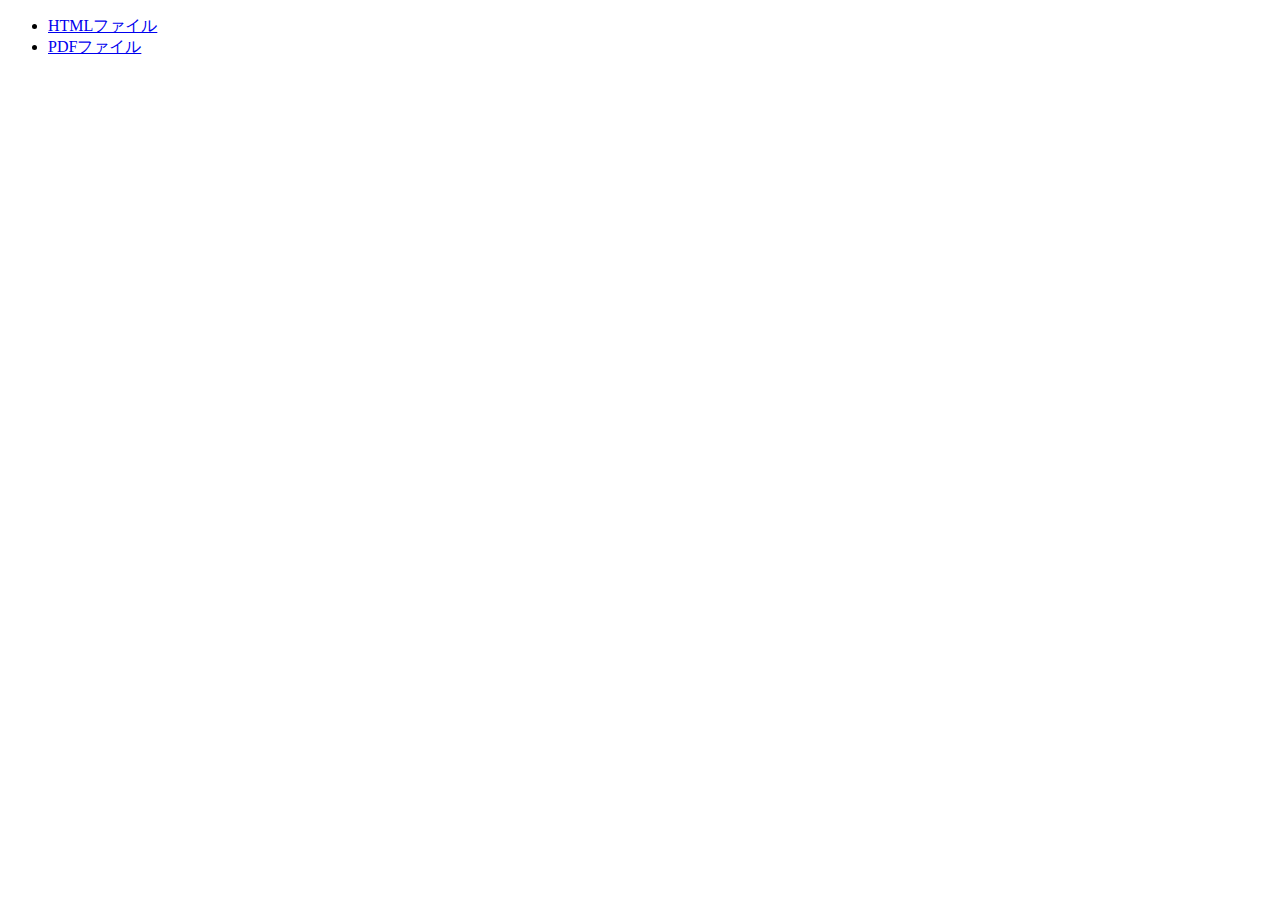
==== commit 9c55fa8e: "Github Pagesで公開できるようにした。" ====
--- a/docs/index.html
+++ b/docs/index.html
@@ -1,2549 +1,19 @@
 <!DOCTYPE html>
-<html lang="ja">
+<html>
 <head>
-<meta charset="UTF-8">
-<!--[if IE]><meta http-equiv="X-UA-Compatible" content="IE=edge"><![endif]-->
-<meta name="viewport" content="width=device-width, initial-scale=1.0">
-<meta name="generator" content="Asciidoctor 1.5.4">
-<meta name="description" content="Asciidotの文法のクイックリファレンスです。">
-<title>Asciidoctor文法</title>
-<link rel="stylesheet" href="https://fonts.googleapis.com/css?family=Open+Sans:300,300italic,400,400italic,600,600italic%7CNoto+Serif:400,400italic,700,700italic%7CDroid+Sans+Mono:400,700">
+<meta charset="utf-8" />
+<title>My Document</title>
 <style>
-/* Asciidoctor default stylesheet | MIT License | http://asciidoctor.org */
-/* Remove comment around @import statement below when using as a custom stylesheet */
-/*@import "https://fonts.googleapis.com/css?family=Open+Sans:300,300italic,400,400italic,600,600italic%7CNoto+Serif:400,400italic,700,700italic%7CDroid+Sans+Mono:400,700";*/
-article,aside,details,figcaption,figure,footer,header,hgroup,main,nav,section,summary{display:block}
-audio,canvas,video{display:inline-block}
-audio:not([controls]){display:none;height:0}
-[hidden],template{display:none}
-script{display:none!important}
-html{font-family:sans-serif;-ms-text-size-adjust:100%;-webkit-text-size-adjust:100%}
-body{margin:0}
-a{background:transparent}
-a:focus{outline:thin dotted}
-a:active,a:hover{outline:0}
-h1{font-size:2em;margin:.67em 0}
-abbr[title]{border-bottom:1px dotted}
-b,strong{font-weight:bold}
-dfn{font-style:italic}
-hr{-moz-box-sizing:content-box;box-sizing:content-box;height:0}
-mark{background:#ff0;color:#000}
-code,kbd,pre,samp{font-family:monospace;font-size:1em}
-pre{white-space:pre-wrap}
-q{quotes:"\201C" "\201D" "\2018" "\2019"}
-small{font-size:80%}
-sub,sup{font-size:75%;line-height:0;position:relative;vertical-align:baseline}
-sup{top:-.5em}
-sub{bottom:-.25em}
-img{border:0}
-svg:not(:root){overflow:hidden}
-figure{margin:0}
-fieldset{border:1px solid silver;margin:0 2px;padding:.35em .625em .75em}
-legend{border:0;padding:0}
-button,input,select,textarea{font-family:inherit;font-size:100%;margin:0}
-button,input{line-height:normal}
-button,select{text-transform:none}
-button,html input[type="button"],input[type="reset"],input[type="submit"]{-webkit-appearance:button;cursor:pointer}
-button[disabled],html input[disabled]{cursor:default}
-input[type="checkbox"],input[type="radio"]{box-sizing:border-box;padding:0}
-input[type="search"]{-webkit-appearance:textfield;-moz-box-sizing:content-box;-webkit-box-sizing:content-box;box-sizing:content-box}
-input[type="search"]::-webkit-search-cancel-button,input[type="search"]::-webkit-search-decoration{-webkit-appearance:none}
-button::-moz-focus-inner,input::-moz-focus-inner{border:0;padding:0}
-textarea{overflow:auto;vertical-align:top}
-table{border-collapse:collapse;border-spacing:0}
-*,*:before,*:after{-moz-box-sizing:border-box;-webkit-box-sizing:border-box;box-sizing:border-box}
-html,body{font-size:100%}
-body{background:#fff;color:rgba(0,0,0,.8);padding:0;margin:0;font-family:"Noto Serif","DejaVu Serif",serif;font-weight:400;font-style:normal;line-height:1;position:relative;cursor:auto}
-a:hover{cursor:pointer}
-img,object,embed{max-width:100%;height:auto}
-object,embed{height:100%}
-img{-ms-interpolation-mode:bicubic}
-.left{float:left!important}
-.right{float:right!important}
-.text-left{text-align:left!important}
-.text-right{text-align:right!important}
-.text-center{text-align:center!important}
-.text-justify{text-align:justify!important}
-.hide{display:none}
-body{-webkit-font-smoothing:antialiased}
-img,object,svg{display:inline-block;vertical-align:middle}
-textarea{height:auto;min-height:50px}
-select{width:100%}
-.center{margin-left:auto;margin-right:auto}
-.spread{width:100%}
-p.lead,.paragraph.lead>p,#preamble>.sectionbody>.paragraph:first-of-type p{font-size:1.21875em;line-height:1.6}
-.subheader,.admonitionblock td.content>.title,.audioblock>.title,.exampleblock>.title,.imageblock>.title,.listingblock>.title,.literalblock>.title,.stemblock>.title,.openblock>.title,.paragraph>.title,.quoteblock>.title,table.tableblock>.title,.verseblock>.title,.videoblock>.title,.dlist>.title,.olist>.title,.ulist>.title,.qlist>.title,.hdlist>.title{line-height:1.45;color:#7a2518;font-weight:400;margin-top:0;margin-bottom:.25em}
-div,dl,dt,dd,ul,ol,li,h1,h2,h3,#toctitle,.sidebarblock>.content>.title,h4,h5,h6,pre,form,p,blockquote,th,td{margin:0;padding:0;direction:ltr}
-a{color:#2156a5;text-decoration:underline;line-height:inherit}
-a:hover,a:focus{color:#1d4b8f}
-a img{border:none}
-p{font-family:inherit;font-weight:400;font-size:1em;line-height:1.6;margin-bottom:1.25em;text-rendering:optimizeLegibility}
-p aside{font-size:.875em;line-height:1.35;font-style:italic}
-h1,h2,h3,#toctitle,.sidebarblock>.content>.title,h4,h5,h6{font-family:"Open Sans","DejaVu Sans",sans-serif;font-weight:300;font-style:normal;color:#ba3925;text-rendering:optimizeLegibility;margin-top:1em;margin-bottom:.5em;line-height:1.0125em}
-h1 small,h2 small,h3 small,#toctitle small,.sidebarblock>.content>.title small,h4 small,h5 small,h6 small{font-size:60%;color:#e99b8f;line-height:0}
-h1{font-size:2.125em}
-h2{font-size:1.6875em}
-h3,#toctitle,.sidebarblock>.content>.title{font-size:1.375em}
-h4,h5{font-size:1.125em}
-h6{font-size:1em}
-hr{border:solid #ddddd8;border-width:1px 0 0;clear:both;margin:1.25em 0 1.1875em;height:0}
-em,i{font-style:italic;line-height:inherit}
-strong,b{font-weight:bold;line-height:inherit}
-small{font-size:60%;line-height:inherit}
-code{font-family:"Droid Sans Mono","DejaVu Sans Mono",monospace;font-weight:400;color:rgba(0,0,0,.9)}
-ul,ol,dl{font-size:1em;line-height:1.6;margin-bottom:1.25em;list-style-position:outside;font-family:inherit}
-ul,ol,ul.no-bullet,ol.no-bullet{margin-left:1.5em}
-ul li ul,ul li ol{margin-left:1.25em;margin-bottom:0;font-size:1em}
-ul.square li ul,ul.circle li ul,ul.disc li ul{list-style:inherit}
-ul.square{list-style-type:square}
-ul.circle{list-style-type:circle}
-ul.disc{list-style-type:disc}
-ul.no-bullet{list-style:none}
-ol li ul,ol li ol{margin-left:1.25em;margin-bottom:0}
-dl dt{margin-bottom:.3125em;font-weight:bold}
-dl dd{margin-bottom:1.25em}
-abbr,acronym{text-transform:uppercase;font-size:90%;color:rgba(0,0,0,.8);border-bottom:1px dotted #ddd;cursor:help}
-abbr{text-transform:none}
-blockquote{margin:0 0 1.25em;padding:.5625em 1.25em 0 1.1875em;border-left:1px solid #ddd}
-blockquote cite{display:block;font-size:.9375em;color:rgba(0,0,0,.6)}
-blockquote cite:before{content:"\2014 \0020"}
-blockquote cite a,blockquote cite a:visited{color:rgba(0,0,0,.6)}
-blockquote,blockquote p{line-height:1.6;color:rgba(0,0,0,.85)}
-@media only screen and (min-width:768px){h1,h2,h3,#toctitle,.sidebarblock>.content>.title,h4,h5,h6{line-height:1.2}
-h1{font-size:2.75em}
-h2{font-size:2.3125em}
-h3,#toctitle,.sidebarblock>.content>.title{font-size:1.6875em}
-h4{font-size:1.4375em}}
-table{background:#fff;margin-bottom:1.25em;border:solid 1px #dedede}
-table thead,table tfoot{background:#f7f8f7;font-weight:bold}
-table thead tr th,table thead tr td,table tfoot tr th,table tfoot tr td{padding:.5em .625em .625em;font-size:inherit;color:rgba(0,0,0,.8);text-align:left}
-table tr th,table tr td{padding:.5625em .625em;font-size:inherit;color:rgba(0,0,0,.8)}
-table tr.even,table tr.alt,table tr:nth-of-type(even){background:#f8f8f7}
-table thead tr th,table tfoot tr th,table tbody tr td,table tr td,table tfoot tr td{display:table-cell;line-height:1.6}
-body{tab-size:4}
-h1,h2,h3,#toctitle,.sidebarblock>.content>.title,h4,h5,h6{line-height:1.2;word-spacing:-.05em}
-h1 strong,h2 strong,h3 strong,#toctitle strong,.sidebarblock>.content>.title strong,h4 strong,h5 strong,h6 strong{font-weight:400}
-.clearfix:before,.clearfix:after,.float-group:before,.float-group:after{content:" ";display:table}
-.clearfix:after,.float-group:after{clear:both}
-*:not(pre)>code{font-size:.9375em;font-style:normal!important;letter-spacing:0;padding:.1em .5ex;word-spacing:-.15em;background-color:#f7f7f8;-webkit-border-radius:4px;border-radius:4px;line-height:1.45;text-rendering:optimizeSpeed}
-pre,pre>code{line-height:1.45;color:rgba(0,0,0,.9);font-family:"Droid Sans Mono","DejaVu Sans Mono",monospace;font-weight:400;text-rendering:optimizeSpeed}
-.keyseq{color:rgba(51,51,51,.8)}
-kbd{font-family:"Droid Sans Mono","DejaVu Sans Mono",monospace;display:inline-block;color:rgba(0,0,0,.8);font-size:.65em;line-height:1.45;background-color:#f7f7f7;border:1px solid #ccc;-webkit-border-radius:3px;border-radius:3px;-webkit-box-shadow:0 1px 0 rgba(0,0,0,.2),0 0 0 .1em white inset;box-shadow:0 1px 0 rgba(0,0,0,.2),0 0 0 .1em #fff inset;margin:0 .15em;padding:.2em .5em;vertical-align:middle;position:relative;top:-.1em;white-space:nowrap}
-.keyseq kbd:first-child{margin-left:0}
-.keyseq kbd:last-child{margin-right:0}
-.menuseq,.menu{color:rgba(0,0,0,.8)}
-b.button:before,b.button:after{position:relative;top:-1px;font-weight:400}
-b.button:before{content:"[";padding:0 3px 0 2px}
-b.button:after{content:"]";padding:0 2px 0 3px}
-p a>code:hover{color:rgba(0,0,0,.9)}
-#header,#content,#footnotes,#footer{width:100%;margin-left:auto;margin-right:auto;margin-top:0;margin-bottom:0;max-width:62.5em;*zoom:1;position:relative;padding-left:.9375em;padding-right:.9375em}
-#header:before,#header:after,#content:before,#content:after,#footnotes:before,#footnotes:after,#footer:before,#footer:after{content:" ";display:table}
-#header:after,#content:after,#footnotes:after,#footer:after{clear:both}
-#content{margin-top:1.25em}
-#content:before{content:none}
-#header>h1:first-child{color:rgba(0,0,0,.85);margin-top:2.25rem;margin-bottom:0}
-#header>h1:first-child+#toc{margin-top:8px;border-top:1px solid #ddddd8}
-#header>h1:only-child,body.toc2 #header>h1:nth-last-child(2){border-bottom:1px solid #ddddd8;padding-bottom:8px}
-#header .details{border-bottom:1px solid #ddddd8;line-height:1.45;padding-top:.25em;padding-bottom:.25em;padding-left:.25em;color:rgba(0,0,0,.6);display:-ms-flexbox;display:-webkit-flex;display:flex;-ms-flex-flow:row wrap;-webkit-flex-flow:row wrap;flex-flow:row wrap}
-#header .details span:first-child{margin-left:-.125em}
-#header .details span.email a{color:rgba(0,0,0,.85)}
-#header .details br{display:none}
-#header .details br+span:before{content:"\00a0\2013\00a0"}
-#header .details br+span.author:before{content:"\00a0\22c5\00a0";color:rgba(0,0,0,.85)}
-#header .details br+span#revremark:before{content:"\00a0|\00a0"}
-#header #revnumber{text-transform:capitalize}
-#header #revnumber:after{content:"\00a0"}
-#content>h1:first-child:not([class]){color:rgba(0,0,0,.85);border-bottom:1px solid #ddddd8;padding-bottom:8px;margin-top:0;padding-top:1rem;margin-bottom:1.25rem}
-#toc{border-bottom:1px solid #efefed;padding-bottom:.5em}
-#toc>ul{margin-left:.125em}
-#toc ul.sectlevel0>li>a{font-style:italic}
-#toc ul.sectlevel0 ul.sectlevel1{margin:.5em 0}
-#toc ul{font-family:"Open Sans","DejaVu Sans",sans-serif;list-style-type:none}
-#toc li{line-height:1.3334;margin-top:.3334em}
-#toc a{text-decoration:none}
-#toc a:active{text-decoration:underline}
-#toctitle{color:#7a2518;font-size:1.2em}
-@media only screen and (min-width:768px){#toctitle{font-size:1.375em}
-body.toc2{padding-left:15em;padding-right:0}
-#toc.toc2{margin-top:0!important;background-color:#f8f8f7;position:fixed;width:15em;left:0;top:0;border-right:1px solid #efefed;border-top-width:0!important;border-bottom-width:0!important;z-index:1000;padding:1.25em 1em;height:100%;overflow:auto}
-#toc.toc2 #toctitle{margin-top:0;margin-bottom:.8rem;font-size:1.2em}
-#toc.toc2>ul{font-size:.9em;margin-bottom:0}
-#toc.toc2 ul ul{margin-left:0;padding-left:1em}
-#toc.toc2 ul.sectlevel0 ul.sectlevel1{padding-left:0;margin-top:.5em;margin-bottom:.5em}
-body.toc2.toc-right{padding-left:0;padding-right:15em}
-body.toc2.toc-right #toc.toc2{border-right-width:0;border-left:1px solid #efefed;left:auto;right:0}}
-@media only screen and (min-width:1280px){body.toc2{padding-left:20em;padding-right:0}
-#toc.toc2{width:20em}
-#toc.toc2 #toctitle{font-size:1.375em}
-#toc.toc2>ul{font-size:.95em}
-#toc.toc2 ul ul{padding-left:1.25em}
-body.toc2.toc-right{padding-left:0;padding-right:20em}}
-#content #toc{border-style:solid;border-width:1px;border-color:#e0e0dc;margin-bottom:1.25em;padding:1.25em;background:#f8f8f7;-webkit-border-radius:4px;border-radius:4px}
-#content #toc>:first-child{margin-top:0}
-#content #toc>:last-child{margin-bottom:0}
-#footer{max-width:100%;background-color:rgba(0,0,0,.8);padding:1.25em}
-#footer-text{color:rgba(255,255,255,.8);line-height:1.44}
-.sect1{padding-bottom:.625em}
-@media only screen and (min-width:768px){.sect1{padding-bottom:1.25em}}
-.sect1+.sect1{border-top:1px solid #efefed}
-#content h1>a.anchor,h2>a.anchor,h3>a.anchor,#toctitle>a.anchor,.sidebarblock>.content>.title>a.anchor,h4>a.anchor,h5>a.anchor,h6>a.anchor{position:absolute;z-index:1001;width:1.5ex;margin-left:-1.5ex;display:block;text-decoration:none!important;visibility:hidden;text-align:center;font-weight:400}
-#content h1>a.anchor:before,h2>a.anchor:before,h3>a.anchor:before,#toctitle>a.anchor:before,.sidebarblock>.content>.title>a.anchor:before,h4>a.anchor:before,h5>a.anchor:before,h6>a.anchor:before{content:"\00A7";font-size:.85em;display:block;padding-top:.1em}
-#content h1:hover>a.anchor,#content h1>a.anchor:hover,h2:hover>a.anchor,h2>a.anchor:hover,h3:hover>a.anchor,#toctitle:hover>a.anchor,.sidebarblock>.content>.title:hover>a.anchor,h3>a.anchor:hover,#toctitle>a.anchor:hover,.sidebarblock>.content>.title>a.anchor:hover,h4:hover>a.anchor,h4>a.anchor:hover,h5:hover>a.anchor,h5>a.anchor:hover,h6:hover>a.anchor,h6>a.anchor:hover{visibility:visible}
-#content h1>a.link,h2>a.link,h3>a.link,#toctitle>a.link,.sidebarblock>.content>.title>a.link,h4>a.link,h5>a.link,h6>a.link{color:#ba3925;text-decoration:none}
-#content h1>a.link:hover,h2>a.link:hover,h3>a.link:hover,#toctitle>a.link:hover,.sidebarblock>.content>.title>a.link:hover,h4>a.link:hover,h5>a.link:hover,h6>a.link:hover{color:#a53221}
-.audioblock,.imageblock,.literalblock,.listingblock,.stemblock,.videoblock{margin-bottom:1.25em}
-.admonitionblock td.content>.title,.audioblock>.title,.exampleblock>.title,.imageblock>.title,.listingblock>.title,.literalblock>.title,.stemblock>.title,.openblock>.title,.paragraph>.title,.quoteblock>.title,table.tableblock>.title,.verseblock>.title,.videoblock>.title,.dlist>.title,.olist>.title,.ulist>.title,.qlist>.title,.hdlist>.title{text-rendering:optimizeLegibility;text-align:left;font-family:"Noto Serif","DejaVu Serif",serif;font-size:1rem;font-style:italic}
-table.tableblock>caption.title{white-space:nowrap;overflow:visible;max-width:0}
-.paragraph.lead>p,#preamble>.sectionbody>.paragraph:first-of-type p{color:rgba(0,0,0,.85)}
-table.tableblock #preamble>.sectionbody>.paragraph:first-of-type p{font-size:inherit}
-.admonitionblock>table{border-collapse:separate;border:0;background:none;width:100%}
-.admonitionblock>table td.icon{text-align:center;width:80px}
-.admonitionblock>table td.icon img{max-width:none}
-.admonitionblock>table td.icon .title{font-weight:bold;font-family:"Open Sans","DejaVu Sans",sans-serif;text-transform:uppercase}
-.admonitionblock>table td.content{padding-left:1.125em;padding-right:1.25em;border-left:1px solid #ddddd8;color:rgba(0,0,0,.6)}
-.admonitionblock>table td.content>:last-child>:last-child{margin-bottom:0}
-.exampleblock>.content{border-style:solid;border-width:1px;border-color:#e6e6e6;margin-bottom:1.25em;padding:1.25em;background:#fff;-webkit-border-radius:4px;border-radius:4px}
-.exampleblock>.content>:first-child{margin-top:0}
-.exampleblock>.content>:last-child{margin-bottom:0}
-.sidebarblock{border-style:solid;border-width:1px;border-color:#e0e0dc;margin-bottom:1.25em;padding:1.25em;background:#f8f8f7;-webkit-border-radius:4px;border-radius:4px}
-.sidebarblock>:first-child{margin-top:0}
-.sidebarblock>:last-child{margin-bottom:0}
-.sidebarblock>.content>.title{color:#7a2518;margin-top:0;text-align:center}
-.exampleblock>.content>:last-child>:last-child,.exampleblock>.content .olist>ol>li:last-child>:last-child,.exampleblock>.content .ulist>ul>li:last-child>:last-child,.exampleblock>.content .qlist>ol>li:last-child>:last-child,.sidebarblock>.content>:last-child>:last-child,.sidebarblock>.content .olist>ol>li:last-child>:last-child,.sidebarblock>.content .ulist>ul>li:last-child>:last-child,.sidebarblock>.content .qlist>ol>li:last-child>:last-child{margin-bottom:0}
-.literalblock pre,.listingblock pre:not(.highlight),.listingblock pre[class="highlight"],.listingblock pre[class^="highlight "],.listingblock pre.CodeRay,.listingblock pre.prettyprint{background:#f7f7f8}
-.sidebarblock .literalblock pre,.sidebarblock .listingblock pre:not(.highlight),.sidebarblock .listingblock pre[class="highlight"],.sidebarblock .listingblock pre[class^="highlight "],.sidebarblock .listingblock pre.CodeRay,.sidebarblock .listingblock pre.prettyprint{background:#f2f1f1}
-.literalblock pre,.literalblock pre[class],.listingblock pre,.listingblock pre[class]{-webkit-border-radius:4px;border-radius:4px;word-wrap:break-word;padding:1em;font-size:.8125em}
-.literalblock pre.nowrap,.literalblock pre[class].nowrap,.listingblock pre.nowrap,.listingblock pre[class].nowrap{overflow-x:auto;white-space:pre;word-wrap:normal}
-@media only screen and (min-width:768px){.literalblock pre,.literalblock pre[class],.listingblock pre,.listingblock pre[class]{font-size:.90625em}}
-@media only screen and (min-width:1280px){.literalblock pre,.literalblock pre[class],.listingblock pre,.listingblock pre[class]{font-size:1em}}
-.literalblock.output pre{color:#f7f7f8;background-color:rgba(0,0,0,.9)}
-.listingblock pre.highlightjs{padding:0}
-.listingblock pre.highlightjs>code{padding:1em;-webkit-border-radius:4px;border-radius:4px}
-.listingblock pre.prettyprint{border-width:0}
-.listingblock>.content{position:relative}
-.listingblock code[data-lang]:before{display:none;content:attr(data-lang);position:absolute;font-size:.75em;top:.425rem;right:.5rem;line-height:1;text-transform:uppercase;color:#999}
-.listingblock:hover code[data-lang]:before{display:block}
-.listingblock.terminal pre .command:before{content:attr(data-prompt);padding-right:.5em;color:#999}
-.listingblock.terminal pre .command:not([data-prompt]):before{content:"$"}
-table.pyhltable{border-collapse:separate;border:0;margin-bottom:0;background:none}
-table.pyhltable td{vertical-align:top;padding-top:0;padding-bottom:0;line-height:1.45}
-table.pyhltable td.code{padding-left:.75em;padding-right:0}
-pre.pygments .lineno,table.pyhltable td:not(.code){color:#999;padding-left:0;padding-right:.5em;border-right:1px solid #ddddd8}
-pre.pygments .lineno{display:inline-block;margin-right:.25em}
-table.pyhltable .linenodiv{background:none!important;padding-right:0!important}
-.quoteblock{margin:0 1em 1.25em 1.5em;display:table}
-.quoteblock>.title{margin-left:-1.5em;margin-bottom:.75em}
-.quoteblock blockquote,.quoteblock blockquote p{color:rgba(0,0,0,.85);font-size:1.15rem;line-height:1.75;word-spacing:.1em;letter-spacing:0;font-style:italic;text-align:justify}
-.quoteblock blockquote{margin:0;padding:0;border:0}
-.quoteblock blockquote:before{content:"\201c";float:left;font-size:2.75em;font-weight:bold;line-height:.6em;margin-left:-.6em;color:#7a2518;text-shadow:0 1px 2px rgba(0,0,0,.1)}
-.quoteblock blockquote>.paragraph:last-child p{margin-bottom:0}
-.quoteblock .attribution{margin-top:.5em;margin-right:.5ex;text-align:right}
-.quoteblock .quoteblock{margin-left:0;margin-right:0;padding:.5em 0;border-left:3px solid rgba(0,0,0,.6)}
-.quoteblock .quoteblock blockquote{padding:0 0 0 .75em}
-.quoteblock .quoteblock blockquote:before{display:none}
-.verseblock{margin:0 1em 1.25em 1em}
-.verseblock pre{font-family:"Open Sans","DejaVu Sans",sans;font-size:1.15rem;color:rgba(0,0,0,.85);font-weight:300;text-rendering:optimizeLegibility}
-.verseblock pre strong{font-weight:400}
-.verseblock .attribution{margin-top:1.25rem;margin-left:.5ex}
-.quoteblock .attribution,.verseblock .attribution{font-size:.9375em;line-height:1.45;font-style:italic}
-.quoteblock .attribution br,.verseblock .attribution br{display:none}
-.quoteblock .attribution cite,.verseblock .attribution cite{display:block;letter-spacing:-.025em;color:rgba(0,0,0,.6)}
-.quoteblock.abstract{margin:0 0 1.25em 0;display:block}
-.quoteblock.abstract blockquote,.quoteblock.abstract blockquote p{text-align:left;word-spacing:0}
-.quoteblock.abstract blockquote:before,.quoteblock.abstract blockquote p:first-of-type:before{display:none}
-table.tableblock{max-width:100%;border-collapse:separate}
-table.tableblock td>.paragraph:last-child p>p:last-child,table.tableblock th>p:last-child,table.tableblock td>p:last-child{margin-bottom:0}
-table.tableblock,th.tableblock,td.tableblock{border:0 solid #dedede}
-table.grid-all th.tableblock,table.grid-all td.tableblock{border-width:0 1px 1px 0}
-table.grid-all tfoot>tr>th.tableblock,table.grid-all tfoot>tr>td.tableblock{border-width:1px 1px 0 0}
-table.grid-cols th.tableblock,table.grid-cols td.tableblock{border-width:0 1px 0 0}
-table.grid-all *>tr>.tableblock:last-child,table.grid-cols *>tr>.tableblock:last-child{border-right-width:0}
-table.grid-rows th.tableblock,table.grid-rows td.tableblock{border-width:0 0 1px 0}
-table.grid-all tbody>tr:last-child>th.tableblock,table.grid-all tbody>tr:last-child>td.tableblock,table.grid-all thead:last-child>tr>th.tableblock,table.grid-rows tbody>tr:last-child>th.tableblock,table.grid-rows tbody>tr:last-child>td.tableblock,table.grid-rows thead:last-child>tr>th.tableblock{border-bottom-width:0}
-table.grid-rows tfoot>tr>th.tableblock,table.grid-rows tfoot>tr>td.tableblock{border-width:1px 0 0 0}
-table.frame-all{border-width:1px}
-table.frame-sides{border-width:0 1px}
-table.frame-topbot{border-width:1px 0}
-th.halign-left,td.halign-left{text-align:left}
-th.halign-right,td.halign-right{text-align:right}
-th.halign-center,td.halign-center{text-align:center}
-th.valign-top,td.valign-top{vertical-align:top}
-th.valign-bottom,td.valign-bottom{vertical-align:bottom}
-th.valign-middle,td.valign-middle{vertical-align:middle}
-table thead th,table tfoot th{font-weight:bold}
-tbody tr th{display:table-cell;line-height:1.6;background:#f7f8f7}
-tbody tr th,tbody tr th p,tfoot tr th,tfoot tr th p{color:rgba(0,0,0,.8);font-weight:bold}
-p.tableblock>code:only-child{background:none;padding:0}
-p.tableblock{font-size:1em}
-td>div.verse{white-space:pre}
-ol{margin-left:1.75em}
-ul li ol{margin-left:1.5em}
-dl dd{margin-left:1.125em}
-dl dd:last-child,dl dd:last-child>:last-child{margin-bottom:0}
-ol>li p,ul>li p,ul dd,ol dd,.olist .olist,.ulist .ulist,.ulist .olist,.olist .ulist{margin-bottom:.625em}
-ul.unstyled,ol.unnumbered,ul.checklist,ul.none{list-style-type:none}
-ul.unstyled,ol.unnumbered,ul.checklist{margin-left:.625em}
-ul.checklist li>p:first-child>.fa-square-o:first-child,ul.checklist li>p:first-child>.fa-check-square-o:first-child{width:1em;font-size:.85em}
-ul.checklist li>p:first-child>input[type="checkbox"]:first-child{width:1em;position:relative;top:1px}
-ul.inline{margin:0 auto .625em auto;margin-left:-1.375em;margin-right:0;padding:0;list-style:none;overflow:hidden}
-ul.inline>li{list-style:none;float:left;margin-left:1.375em;display:block}
-ul.inline>li>*{display:block}
-.unstyled dl dt{font-weight:400;font-style:normal}
-ol.arabic{list-style-type:decimal}
-ol.decimal{list-style-type:decimal-leading-zero}
-ol.loweralpha{list-style-type:lower-alpha}
-ol.upperalpha{list-style-type:upper-alpha}
-ol.lowerroman{list-style-type:lower-roman}
-ol.upperroman{list-style-type:upper-roman}
-ol.lowergreek{list-style-type:lower-greek}
-.hdlist>table,.colist>table{border:0;background:none}
-.hdlist>table>tbody>tr,.colist>table>tbody>tr{background:none}
-td.hdlist1,td.hdlist2{vertical-align:top;padding:0 .625em}
-td.hdlist1{font-weight:bold;padding-bottom:1.25em}
-.literalblock+.colist,.listingblock+.colist{margin-top:-.5em}
-.colist>table tr>td:first-of-type{padding:0 .75em;line-height:1}
-.colist>table tr>td:last-of-type{padding:.25em 0}
-.thumb,.th{line-height:0;display:inline-block;border:solid 4px #fff;-webkit-box-shadow:0 0 0 1px #ddd;box-shadow:0 0 0 1px #ddd}
-.imageblock.left,.imageblock[style*="float: left"]{margin:.25em .625em 1.25em 0}
-.imageblock.right,.imageblock[style*="float: right"]{margin:.25em 0 1.25em .625em}
-.imageblock>.title{margin-bottom:0}
-.imageblock.thumb,.imageblock.th{border-width:6px}
-.imageblock.thumb>.title,.imageblock.th>.title{padding:0 .125em}
-.image.left,.image.right{margin-top:.25em;margin-bottom:.25em;display:inline-block;line-height:0}
-.image.left{margin-right:.625em}
-.image.right{margin-left:.625em}
-a.image{text-decoration:none;display:inline-block}
-a.image object{pointer-events:none}
-sup.footnote,sup.footnoteref{font-size:.875em;position:static;vertical-align:super}
-sup.footnote a,sup.footnoteref a{text-decoration:none}
-sup.footnote a:active,sup.footnoteref a:active{text-decoration:underline}
-#footnotes{padding-top:.75em;padding-bottom:.75em;margin-bottom:.625em}
-#footnotes hr{width:20%;min-width:6.25em;margin:-.25em 0 .75em 0;border-width:1px 0 0 0}
-#footnotes .footnote{padding:0 .375em 0 .225em;line-height:1.3334;font-size:.875em;margin-left:1.2em;text-indent:-1.05em;margin-bottom:.2em}
-#footnotes .footnote a:first-of-type{font-weight:bold;text-decoration:none}
-#footnotes .footnote:last-of-type{margin-bottom:0}
-#content #footnotes{margin-top:-.625em;margin-bottom:0;padding:.75em 0}
-.gist .file-data>table{border:0;background:#fff;width:100%;margin-bottom:0}
-.gist .file-data>table td.line-data{width:99%}
-div.unbreakable{page-break-inside:avoid}
-.big{font-size:larger}
-.small{font-size:smaller}
-.underline{text-decoration:underline}
-.overline{text-decoration:overline}
-.line-through{text-decoration:line-through}
-.aqua{color:#00bfbf}
-.aqua-background{background-color:#00fafa}
-.black{color:#000}
-.black-background{background-color:#000}
-.blue{color:#0000bf}
-.blue-background{background-color:#0000fa}
-.fuchsia{color:#bf00bf}
-.fuchsia-background{background-color:#fa00fa}
-.gray{color:#606060}
-.gray-background{background-color:#7d7d7d}
-.green{color:#006000}
-.green-background{background-color:#007d00}
-.lime{color:#00bf00}
-.lime-background{background-color:#00fa00}
-.maroon{color:#600000}
-.maroon-background{background-color:#7d0000}
-.navy{color:#000060}
-.navy-background{background-color:#00007d}
-.olive{color:#606000}
-.olive-background{background-color:#7d7d00}
-.purple{color:#600060}
-.purple-background{background-color:#7d007d}
-.red{color:#bf0000}
-.red-background{background-color:#fa0000}
-.silver{color:#909090}
-.silver-background{background-color:#bcbcbc}
-.teal{color:#006060}
-.teal-background{background-color:#007d7d}
-.white{color:#bfbfbf}
-.white-background{background-color:#fafafa}
-.yellow{color:#bfbf00}
-.yellow-background{background-color:#fafa00}
-span.icon>.fa{cursor:default}
-.admonitionblock td.icon [class^="fa icon-"]{font-size:2.5em;text-shadow:1px 1px 2px rgba(0,0,0,.5);cursor:default}
-.admonitionblock td.icon .icon-note:before{content:"\f05a";color:#19407c}
-.admonitionblock td.icon .icon-tip:before{content:"\f0eb";text-shadow:1px 1px 2px rgba(155,155,0,.8);color:#111}
-.admonitionblock td.icon .icon-warning:before{content:"\f071";color:#bf6900}
-.admonitionblock td.icon .icon-caution:before{content:"\f06d";color:#bf3400}
-.admonitionblock td.icon .icon-important:before{content:"\f06a";color:#bf0000}
-.conum[data-value]{display:inline-block;color:#fff!important;background-color:rgba(0,0,0,.8);-webkit-border-radius:100px;border-radius:100px;text-align:center;font-size:.75em;width:1.67em;height:1.67em;line-height:1.67em;font-family:"Open Sans","DejaVu Sans",sans-serif;font-style:normal;font-weight:bold}
-.conum[data-value] *{color:#fff!important}
-.conum[data-value]+b{display:none}
-.conum[data-value]:after{content:attr(data-value)}
-pre .conum[data-value]{position:relative;top:-.125em}
-b.conum *{color:inherit!important}
-.conum:not([data-value]):empty{display:none}
-dt,th.tableblock,td.content,div.footnote{text-rendering:optimizeLegibility}
-h1,h2,p,td.content,span.alt{letter-spacing:-.01em}
-p strong,td.content strong,div.footnote strong{letter-spacing:-.005em}
-p,blockquote,dt,td.content,span.alt{font-size:1.0625rem}
-p{margin-bottom:1.25rem}
-.sidebarblock p,.sidebarblock dt,.sidebarblock td.content,p.tableblock{font-size:1em}
-.exampleblock>.content{background-color:#fffef7;border-color:#e0e0dc;-webkit-box-shadow:0 1px 4px #e0e0dc;box-shadow:0 1px 4px #e0e0dc}
-.print-only{display:none!important}
-@media print{@page{margin:1.25cm .75cm}
-*{-webkit-box-shadow:none!important;box-shadow:none!important;text-shadow:none!important}
-a{color:inherit!important;text-decoration:underline!important}
-a.bare,a[href^="#"],a[href^="mailto:"]{text-decoration:none!important}
-a[href^="http:"]:not(.bare):after,a[href^="https:"]:not(.bare):after{content:"(" attr(href) ")";display:inline-block;font-size:.875em;padding-left:.25em}
-abbr[title]:after{content:" (" attr(title) ")"}
-pre,blockquote,tr,img,object,svg{page-break-inside:avoid}
-thead{display:table-header-group}
-svg{max-width:100%}
-p,blockquote,dt,td.content{font-size:1em;orphans:3;widows:3}
-h2,h3,#toctitle,.sidebarblock>.content>.title{page-break-after:avoid}
-#toc,.sidebarblock,.exampleblock>.content{background:none!important}
-#toc{border-bottom:1px solid #ddddd8!important;padding-bottom:0!important}
-.sect1{padding-bottom:0!important}
-.sect1+.sect1{border:0!important}
-#header>h1:first-child{margin-top:1.25rem}
-body.book #header{text-align:center}
-body.book #header>h1:first-child{border:0!important;margin:2.5em 0 1em 0}
-body.book #header .details{border:0!important;display:block;padding:0!important}
-body.book #header .details span:first-child{margin-left:0!important}
-body.book #header .details br{display:block}
-body.book #header .details br+span:before{content:none!important}
-body.book #toc{border:0!important;text-align:left!important;padding:0!important;margin:0!important}
-body.book #toc,body.book #preamble,body.book h1.sect0,body.book .sect1>h2{page-break-before:always}
-.listingblock code[data-lang]:before{display:block}
-#footer{background:none!important;padding:0 .9375em}
-#footer-text{color:rgba(0,0,0,.6)!important;font-size:.9em}
-.hide-on-print{display:none!important}
-.print-only{display:block!important}
-.hide-for-print{display:none!important}
-.show-for-print{display:inherit!important}}
-</style>
-<link rel="stylesheet" href="https://cdnjs.cloudflare.com/ajax/libs/font-awesome/4.5.0/css/font-awesome.min.css">
-<style>
-/* Stylesheet for CodeRay to match GitHub theme | MIT License | http://foundation.zurb.com */
-/*pre.CodeRay {background-color:#f7f7f8;}*/
-.CodeRay .line-numbers{border-right:1px solid #d8d8d8;padding:0 0.5em 0 .25em}
-.CodeRay span.line-numbers{display:inline-block;margin-right:.5em;color:rgba(0,0,0,.3)}
-.CodeRay .line-numbers strong{color:rgba(0,0,0,.4)}
-table.CodeRay{border-collapse:separate;border-spacing:0;margin-bottom:0;border:0;background:none}
-table.CodeRay td{vertical-align: top;line-height:1.45}
-table.CodeRay td.line-numbers{text-align:right}
-table.CodeRay td.line-numbers>pre{padding:0;color:rgba(0,0,0,.3)}
-table.CodeRay td.code{padding:0 0 0 .5em}
-table.CodeRay td.code>pre{padding:0}
-.CodeRay .debug{color:#fff !important;background:#000080 !important}
-.CodeRay .annotation{color:#007}
-.CodeRay .attribute-name{color:#000080}
-.CodeRay .attribute-value{color:#700}
-.CodeRay .binary{color:#509}
-.CodeRay .comment{color:#998;font-style:italic}
-.CodeRay .char{color:#04d}
-.CodeRay .char .content{color:#04d}
-.CodeRay .char .delimiter{color:#039}
-.CodeRay .class{color:#458;font-weight:bold}
-.CodeRay .complex{color:#a08}
-.CodeRay .constant,.CodeRay .predefined-constant{color:#008080}
-.CodeRay .color{color:#099}
-.CodeRay .class-variable{color:#369}
-.CodeRay .decorator{color:#b0b}
-.CodeRay .definition{color:#099}
-.CodeRay .delimiter{color:#000}
-.CodeRay .doc{color:#970}
-.CodeRay .doctype{color:#34b}
-.CodeRay .doc-string{color:#d42}
-.CodeRay .escape{color:#666}
-.CodeRay .entity{color:#800}
-.CodeRay .error{color:#808}
-.CodeRay .exception{color:inherit}
-.CodeRay .filename{color:#099}
-.CodeRay .function{color:#900;font-weight:bold}
-.CodeRay .global-variable{color:#008080}
-.CodeRay .hex{color:#058}
-.CodeRay .integer,.CodeRay .float{color:#099}
-.CodeRay .include{color:#555}
-.CodeRay .inline{color:#000}
-.CodeRay .inline .inline{background:#ccc}
-.CodeRay .inline .inline .inline{background:#bbb}
-.CodeRay .inline .inline-delimiter{color:#d14}
-.CodeRay .inline-delimiter{color:#d14}
-.CodeRay .important{color:#555;font-weight:bold}
-.CodeRay .interpreted{color:#b2b}
-.CodeRay .instance-variable{color:#008080}
-.CodeRay .label{color:#970}
-.CodeRay .local-variable{color:#963}
-.CodeRay .octal{color:#40e}
-.CodeRay .predefined{color:#369}
-.CodeRay .preprocessor{color:#579}
-.CodeRay .pseudo-class{color:#555}
-.CodeRay .directive{font-weight:bold}
-.CodeRay .type{font-weight:bold}
-.CodeRay .predefined-type{color:inherit}
-.CodeRay .reserved,.CodeRay .keyword {color:#000;font-weight:bold}
-.CodeRay .key{color:#808}
-.CodeRay .key .delimiter{color:#606}
-.CodeRay .key .char{color:#80f}
-.CodeRay .value{color:#088}
-.CodeRay .regexp .delimiter{color:#808}
-.CodeRay .regexp .content{color:#808}
-.CodeRay .regexp .modifier{color:#808}
-.CodeRay .regexp .char{color:#d14}
-.CodeRay .regexp .function{color:#404;font-weight:bold}
-.CodeRay .string{color:#d20}
-.CodeRay .string .string .string{background:#ffd0d0}
-.CodeRay .string .content{color:#d14}
-.CodeRay .string .char{color:#d14}
-.CodeRay .string .delimiter{color:#d14}
-.CodeRay .shell{color:#d14}
-.CodeRay .shell .delimiter{color:#d14}
-.CodeRay .symbol{color:#990073}
-.CodeRay .symbol .content{color:#a60}
-.CodeRay .symbol .delimiter{color:#630}
-.CodeRay .tag{color:#008080}
-.CodeRay .tag-special{color:#d70}
-.CodeRay .variable{color:#036}
-.CodeRay .insert{background:#afa}
-.CodeRay .delete{background:#faa}
-.CodeRay .change{color:#aaf;background:#007}
-.CodeRay .head{color:#f8f;background:#505}
-.CodeRay .insert .insert{color:#080}
-.CodeRay .delete .delete{color:#800}
-.CodeRay .change .change{color:#66f}
-.CodeRay .head .head{color:#f4f}
+  article, aside, dialog, figure, footer, header,
+  hgroup, menu, nav, section { display: block; }
 </style>
 </head>
-<body class="article toc2 toc-left">
-<div id="header">
-<h1>Asciidoctor文法</h1>
-<div id="toc" class="toc2">
-<div id="toctitle">目次</div>
-<ul class="sectlevel1">
-<li><a href="#_パラグラフ">1. パラグラフ</a></li>
-<li><a href="#_テキストフォーマット">2. テキストフォーマット</a></li>
-<li><a href="#_ドキュメントヘッダー">3. ドキュメントヘッダー</a></li>
-<li><a href="#セクションタイトル">4. セクションタイトル</a></li>
-<li><a href="#_別ファイルのインクルード">5. 別ファイルのインクルード</a></li>
-<li><a href="#_水平罫線と改ページ">6. 水平罫線と改ページ</a></li>
-<li><a href="#_リスト">7. リスト</a></li>
-<li><a href="#_リンク">8. リンク</a></li>
-<li><a href="#_画像">9. 画像</a></li>
-<li><a href="#_動画">10. 動画</a></li>
-<li><a href="#_ソースコード">11. ソースコード</a></li>
-</ul>
-</div>
-</div>
-<div id="content">
-<div class="sect1">
-<h2 id="_パラグラフ"><a class="anchor" href="#_パラグラフ"></a>1. パラグラフ</h2>
-<div class="sectionbody">
-<div class="listingblock">
-<div class="title">通常</div>
-<div class="content">
-<pre>パラグラフは特別なマークアップは不要です。
-一行から複数行に渡り連続して記述するだけです。
-
-新らしいパラグラフを始める時は、最低一行の空白行を入れてください。</pre>
-</div>
-</div>
-<div class="exampleblock result">
-<div class="content">
-<div class="paragraph">
-<p>パラグラフは特別なマークアップは不要です。
-一行から複数行に渡り連続して記述するだけです。</p>
-</div>
-<div class="paragraph">
-<p>新らしいパラグラフを始める時は、最低一行の空白行を入れてください。</p>
-</div>
-</div>
-</div>
-<div class="listingblock">
-<div class="title">改行</div>
-<div class="content">
-<pre>ルビーは赤 +
-トパーズは青
-
-[%hardbreaks]
-ルビーは赤
-トパーズは青</pre>
-</div>
-</div>
-<div class="exampleblock result">
-<div class="content">
-<div class="paragraph">
-<p>ルビーは赤<br>
-トパーズは青</p>
-</div>
-<div class="paragraph">
-<p>ルビーは赤<br>
-トパーズは青</p>
-</div>
-</div>
-</div>
-<div class="listingblock">
-<div class="title">リテラル</div>
-<div class="content">
-<pre>通常のパラグラフ1
-
- １つ以上の空白で始まる連続した行はリテラルパラグラフとみなされます。
- リレラルパラグラフはpreformatted textとして扱われます。
- textは固定幅のフォントで表示され、
- 改行はそのまま改行とみなされます。
-
-通常のパラグラフ2</pre>
-</div>
-</div>
-<div class="exampleblock result">
-<div class="content">
-<div class="paragraph">
-<p>通常のパラグラフ1</p>
-</div>
-<div class="literalblock">
-<div class="content">
-<pre>１つ以上の空白で始まる連続した行はリテラルパラグラフとみなされます。
-リレラルパラグラフはpreformatted textとして扱われます。
-textは固定幅のフォントで表示され、
-改行はそのまま改行とみなされます。</pre>
-</div>
-</div>
-<div class="paragraph">
-<p>通常のパラグラフ2</p>
-</div>
-</div>
-</div>
-<div class="listingblock">
-<div class="title">脚注</div>
-<div class="content">
-<pre>NOTE: 脚注パラグラフは補助的な情報を示すものです。
-パラグラフ冒頭のラベルによって使い分けることができます。
-
-NOTE以外のデフォルトで用意されている脚注を示します。
-TIP: チップスを記述します。
-
-IMPORTANT: 重要事項を記述します。
-
-WARNING: 警告を記述します。
-
-CAUTION: 注意を記述します。</pre>
-</div>
-</div>
-<div class="exampleblock result">
-<div class="content">
-<div class="admonitionblock note">
-<table>
-<tr>
-<td class="icon">
-<i class="fa icon-note" title="Note"></i>
-</td>
-<td class="content">
-脚注パラグラフは補助的な情報を示すものです。
-パラグラフ冒頭のラベルによって使い分けることができます。
-</td>
-</tr>
-</table>
-</div>
-<div class="paragraph">
-<p>NOTE以外のデフォルトで用意されている脚注を示します。
-TIP: チップスを記述します。</p>
-</div>
-<div class="admonitionblock important">
-<table>
-<tr>
-<td class="icon">
-<i class="fa icon-important" title="Important"></i>
-</td>
-<td class="content">
-重要事項を記述します。
-</td>
-</tr>
-</table>
-</div>
-<div class="admonitionblock warning">
-<table>
-<tr>
-<td class="icon">
-<i class="fa icon-warning" title="Warning"></i>
-</td>
-<td class="content">
-警告を記述します。
-</td>
-</tr>
-</table>
-</div>
-<div class="admonitionblock caution">
-<table>
-<tr>
-<td class="icon">
-<i class="fa icon-caution" title="Caution"></i>
-</td>
-<td class="content">
-注意を記述します。
-</td>
-</tr>
-</table>
-</div>
-</div>
-</div>
-<div class="admonitionblock note">
-<table>
-<tr>
-<td class="icon">
-<i class="fa icon-note" title="Note"></i>
-</td>
-<td class="content">
-<a href="#脚注ブロック">脚注ブロック</a>のような書き方も可能です。
-</td>
-</tr>
-</table>
-</div>
-<div class="listingblock">
-<div class="title">リード</div>
-<div class="content">
-<pre>[.lead]
-このパラグラフはリードパラグラフのスタイル(文字が大きいスタイル)が適用されます。</pre>
-</div>
-</div>
-<div class="exampleblock result">
-<div class="content">
-<div class="paragraph lead">
-<p>このパラグラフはリードパラグラフのスタイル(文字が大きいスタイル)が適用されます。</p>
-</div>
-</div>
-</div>
-<div class="admonitionblock note">
-<table>
-<tr>
-<td class="icon">
-<i class="fa icon-note" title="Note"></i>
-</td>
-<td class="content">
-Asciidoctorのデフォルトスタイルシートの場合、序文の最初のパラグラフにリードパラグラフのスタイルが自動で適用されます。
-</td>
-</tr>
-</table>
-</div>
-<div class="sidebarblock">
-<div class="content">
-<div class="title">パラグラフ、リテラル、脚注ブロックの詳しい例は</div>
-<div class="paragraph">
-<p>Asciidoctor User Manual の下記セクションを参考にしてください。</p>
-</div>
-<div class="ulist">
-<ul>
-<li>
-<p><a href="http://asciidoctor.org/docs/user-manual/#paragraph">Paragraphs</a></p>
-</li>
-<li>
-<p><a href="http://asciidoctor.org/docs/user-manual/#literal-text-and-blocks">Literal Text and Blocks</a></p>
-</li>
-<li>
-<p><a href="http://asciidoctor.org/docs/user-manual/#admonition">Admonitions</a></p>
-</li>
-</ul>
-</div>
-</div>
-</div>
-</div>
-</div>
-<div class="sect1">
-<h2 id="_テキストフォーマット"><a class="anchor" href="#_テキストフォーマット"></a>2. テキストフォーマット</h2>
-<div class="sectionbody">
-<div class="listingblock">
-<div class="title">太字、イタリック、モノスペース</div>
-<div class="content">
-<pre>*太字の語句* と **太**字の文**字**
-
-_イタリックの語句_ と __イタ__リックの文__字__
-
-*_太字のイタリックの語句_* と **__太字のイタ__**リックの文**__字__**
-
-`モノスペースの語句`と``モノ``スペースの文``字``
-
-`*モノスペースの太字の語句*` と ``**モノ**``スペースの太字の語``**句**``
-
-`_モノスペースのイタリックの語句_` と ``__モノ__``スペースのイタリックの文``__字__``
-
-`*_モノスペースの太字のイタリックの語句_*` と ``**__モノ__**``スペースの太字のイタリックの``**__文字__**``</pre>
-</div>
-</div>
-<div class="exampleblock result">
-<div class="content">
-<div class="paragraph">
-<p><strong>太字の語句</strong> と <strong>太</strong>字の文<strong>字</strong></p>
-</div>
-<div class="paragraph">
-<p><em>イタリックの語句</em> と <em>イタ</em>リックの文<em>字</em></p>
-</div>
-<div class="paragraph">
-<p><strong><em>太字のイタリックの語句</em></strong> と <strong><em>太字のイタ</em></strong>リックの文<strong><em>字</em></strong></p>
-</div>
-<div class="paragraph">
-<p>`モノスペースの語句`と<code>モノ</code>スペースの文<code>字</code></p>
-</div>
-<div class="paragraph">
-<p><code><strong>モノスペースの太字の語句</strong></code> と <code><strong>モノ</strong></code>スペースの太字の語<code><strong>句</strong></code></p>
-</div>
-<div class="paragraph">
-<p><code><em>モノスペースのイタリックの語句</em></code> と <code><em>モノ</em></code>スペースのイタリックの文<code><em>字</em></code></p>
-</div>
-<div class="paragraph">
-<p><code><strong><em>モノスペースの太字のイタリックの語句</em></strong></code> と <code><strong><em>モノ</em></strong></code>スペースの太字のイタリックの<code><strong><em>文字</em></strong></code></p>
-</div>
-</div>
-</div>
-<div class="listingblock">
-<div class="title">マーク、カスタムスタイル</div>
-<div class="content">
-<pre>狼男は #シナモン# アレルギーです。
-
-狼男たちは [.small]#小さい活字# を読みましたか?
-
-全ての [.underline]#コア# はどこに流れたのですか?
-
-[.line-through]#10# 20台のVMを用意する必要があります。
-
-[.big]#い# ったん無限ループが起きると</pre>
-</div>
-</div>
-<div class="exampleblock result">
-<div class="content">
-<div class="paragraph">
-<p>狼男は <mark>シナモン</mark> アレルギーです。</p>
-</div>
-<div class="paragraph">
-<p>狼男たちは <span class="small">小さい活字</span> を読みましたか?</p>
-</div>
-<div class="paragraph">
-<p>全ての <span class="underline">コア</span> はどこに流れたのですか?</p>
-</div>
-<div class="paragraph">
-<p><span class="line-through">10</span> 20台のVMを用意する必要があります。</p>
-</div>
-<div class="paragraph">
-<p><span class="big">い</span> ったん無限ループが起きると</p>
-</div>
-</div>
-</div>
-<div class="listingblock">
-<div class="title">スーパースクリプト、サブスクリプト</div>
-<div class="content">
-<pre>^スーパー^スクリプトの語句
-
-~サブ~スクリプトの語句</pre>
-</div>
-</div>
-<div class="exampleblock result">
-<div class="content">
-<div class="paragraph">
-<p><sup>スーパー</sup>スクリプトの語句</p>
-</div>
-<div class="paragraph">
-<p><sub>サブ</sub>スクリプトの語句</p>
-</div>
-</div>
-</div>
-<div class="listingblock">
-<div class="title">カーブクォート、アポストロフィ</div>
-<div class="content">
-<pre>"`ダブルカーブクォート`"
-
-'`シングルカーブクォート`'
-
-Olaf's desk was a mess.
-
-All of the werewolves`' desks were a mess.
-
-Olaf had been with the company since the `'60s.</pre>
-</div>
-</div>
-<div class="exampleblock result">
-<div class="content">
-<div class="paragraph">
-<p>&#8220;ダブルカーブクォート&#8221;</p>
-</div>
-<div class="paragraph">
-<p>&#8216;シングルカーブクォート&#8217;</p>
-</div>
-<div class="paragraph">
-<p>Olaf&#8217;s desk was a mess.</p>
-</div>
-<div class="paragraph">
-<p>All of the werewolves&#8217; desks were a mess.</p>
-</div>
-<div class="paragraph">
-<p>Olaf had been with the company since the &#8217;60s.</p>
-</div>
-</div>
-</div>
-<div class="admonitionblock note">
-<table>
-<tr>
-<td class="icon">
-<i class="fa icon-note" title="Note"></i>
-</td>
-<td class="content">
-アポストロフィは日本語では使用しないので英語のままにしています。
-</td>
-</tr>
-</table>
-</div>
-<div class="sidebarblock">
-<div class="content">
-<div class="title">テキストフォーマットの例は</div>
-<div class="paragraph">
-<p>Asciidoctor User Manual の下記セクションを参考にしてください。</p>
-</div>
-<div class="ulist">
-<ul>
-<li>
-<p><a href="http://asciidoctor.org/docs/user-manual/#bold-and-italic">Bold and Italic Formatting</a></p>
-</li>
-<li>
-<p><a href="http://asciidoctor.org/docs/user-manual/#curved">Quotation Marks and Apostrophes</a></p>
-</li>
-<li>
-<p><a href="http://asciidoctor.org/docs/user-manual/#subscript-and-superscript">Subscript and Superscript</a></p>
-</li>
-<li>
-<p><a href="http://asciidoctor.org/docs/user-manual/#mono">Monospace Formatting</a></p>
-</li>
-<li>
-<p><a href="http://asciidoctor.org/docs/user-manual/#custom-styling-with-attributes">Custom Styling with Attributes</a></p>
-</li>
-<li>
-<p><a href="http://asciidoctor.org/docs/user-manual/#pass-mac">Passthrough Macros</a></p>
-</li>
-</ul>
-</div>
-</div>
-</div>
-</div>
-</div>
-<div class="sect1">
-<h2 id="_ドキュメントヘッダー"><a class="anchor" href="#_ドキュメントヘッダー"></a>3. ドキュメントヘッダー</h2>
-<div class="sectionbody">
-<div class="admonitionblock important">
-<table>
-<tr>
-<td class="icon">
-<i class="fa icon-important" title="Important"></i>
-</td>
-<td class="content">
-ヘッダーはオプションです。
-</td>
-</tr>
-</table>
-</div>
-<div class="admonitionblock caution">
-<table>
-<tr>
-<td class="icon">
-<i class="fa icon-caution" title="Caution"></i>
-</td>
-<td class="content">
-ヘッダーは空行であることは許容されません。またコンテンツと最低一行以上は間隔を開ける必要があります。
-</td>
-</tr>
-</table>
-</div>
-<div class="listingblock">
-<div class="title">タイトルのみ</div>
-<div class="content">
-<pre>= 本ドキュメントのタイトル
-
-本ドキュメントは...</pre>
-</div>
-</div>
-<div class="listingblock">
-<div class="title">タイトルと著者</div>
-<div class="content">
-<pre>= 本ドキュメントのタイトル
-著者名 &lt;doc.writer@asciidoctor.org&gt;
-
-
-本ドキュメントは...</pre>
-</div>
-</div>
-<div class="admonitionblock note">
-<table>
-<tr>
-<td class="icon">
-<i class="fa icon-note" title="Note"></i>
-</td>
-<td class="content">
-著者が複数人の場合はセミコロンで区切って記載してください。
-</td>
-</tr>
-</table>
-</div>
-<div class="listingblock">
-<div class="title">タイトルと著者とリビジョン</div>
-<div class="content">
-<pre>= 本ドキュメントのタイトル
-著者名 &lt;doc.writer@asciidoctor.org&gt;
-v1.0, 2014-01-01
-
-本ドキュメントは...</pre>
-</div>
-</div>
-<div class="admonitionblock important">
-<table>
-<tr>
-<td class="icon">
-<i class="fa icon-important" title="Important"></i>
-</td>
-<td class="content">
-著者を定義していないとリビジョンを定義することはできません。
-</td>
-</tr>
-</table>
-</div>
-<div class="listingblock">
-<div class="title">タイトルと属性</div>
-<div class="content">
-<pre>= 本ドキュメントのタイトル
-著者名 &lt;doc.writer@asciidoctor.org&gt;
-v1.0, 2014-01-01
-:toc:
-:imagesdir: assets/images
-:homepage: http://asciidoctor.org
-
-本ドキュメントは...</pre>
-</div>
-</div>
-</div>
-</div>
-<div class="sect1">
-<h2 id="セクションタイトル"><a class="anchor" href="#セクションタイトル"></a>4. セクションタイトル</h2>
-<div class="sectionbody">
-<div class="listingblock">
-<div class="title">記事形式</div>
-<div class="content">
-<pre>= ドキュメントのタイトル(レベル０)
-
-== レベル１のセクションのタイトル
-
-=== レベル２のセクションのタイトル
-
-==== レベル３のセクションのタイトル
-
-===== レベル４のセクションのタイトル
-
-====== レベル５のセクションのタイトル
-
-== 別のレベル１のセクションのタイトル</pre>
-</div>
-</div>
-<div class="exampleblock result">
-<div class="content">
-<div class="paragraph">
-<p>= ドキュメントのタイトル(レベル０)</p>
-</div>
-<div class="paragraph">
-<p>== レベル１のセクションのタイトル</p>
-</div>
-<div class="paragraph">
-<p>=== レベル２のセクションのタイトル</p>
-</div>
-<div class="paragraph">
-<p>==== レベル３のセクションのタイトル</p>
-</div>
-<div class="paragraph">
-<p>===== レベル４のセクションのタイトル</p>
-</div>
-<div class="paragraph">
-<p>====== レベル５のセクションのタイトル</p>
-</div>
-<div class="paragraph">
-<p>== 別のレベル１のセクションのタイトル</p>
-</div>
-</div>
-</div>
-<div class="admonitionblock warning">
-<table>
-<tr>
-<td class="icon">
-<i class="fa icon-warning" title="Warning"></i>
-</td>
-<td class="content">
-記事形式（デフォルト）を使用する場合、レベル0のタイトル(ドキュメントのタイトルなど)は１つしか定義できません。
-また必ずドキュメントヘッダーに定義してください。
-</td>
-</tr>
-</table>
-</div>
-<div class="admonitionblock note">
-<table>
-<tr>
-<td class="icon">
-<i class="fa icon-note" title="Note"></i>
-</td>
-<td class="content">
-<code>=</code>の数がHTMLのヘッダーレベルと一致しています。例えば<em>レベル１のセクションのタイトル</em>は<code>&lt;h2&gt;</code>に変換されます。
-</td>
-</tr>
-</table>
-</div>
-<div class="listingblock">
-<div class="title">本形式</div>
-<div class="content">
-<pre>= ドキュメントのタイトル(レベル０)
-
-== セクション レベル１
-
-=== セクション レベル２
-
-==== セクション レベル３
-
-===== セクション レベル４
-
-====== セクション レベル５
-
-== セクション レベル１</pre>
-</div>
-</div>
-<div class="exampleblock result">
-<div class="content">
-<div class="paragraph">
-<p>= ドキュメントのタイトル(レベル０)</p>
-</div>
-<div class="paragraph">
-<p>== セクション レベル１</p>
-</div>
-<div class="paragraph">
-<p>=== セクション レベル２</p>
-</div>
-<div class="paragraph">
-<p>==== セクション レベル３</p>
-</div>
-<div class="paragraph">
-<p>===== セクション レベル４</p>
-</div>
-<div class="paragraph">
-<p>====== セクション レベル５</p>
-</div>
-<div class="paragraph">
-<p>== セクション レベル１</p>
-</div>
-</div>
-</div>
-<div class="listingblock">
-<div class="title">idを指定</div>
-<div class="content">
-<pre>[[primitives-nulls]]
-== プリミティブ型とnull</pre>
-</div>
-</div>
-<div class="dlist">
-<div class="title">セクションアンカーとリンク</div>
-<dl>
-<dt class="hdlist1"><code>sectanchors</code></dt>
-<dd>
-<p>このドキュメント属性が設定されている場合、セクションアイコンアンカーが表示されます。</p>
-</dd>
-<dt class="hdlist1"><code>sectlinks</code></dt>
-<dd>
-<p>このドキュメント属性が設定されている場合、セクションタイトルが自分自身へのリンクになります。
-これによりユーザはセクションをブックマークすることができます。</p>
-</dd>
-</dl>
-</div>
-<div class="admonitionblock note">
-<table>
-<tr>
-<td class="icon">
-<i class="fa icon-note" title="Note"></i>
-</td>
-<td class="content">
-セクションタイトルアンカーは、プロパティをレンダリングするデフォルトのAsciidoctorのスタイルに依存します。
-</td>
-</tr>
-</table>
-</div>
-</div>
-</div>
-<div class="sect1">
-<h2 id="_別ファイルのインクルード"><a class="anchor" href="#_別ファイルのインクルード"></a>5. 別ファイルのインクルード</h2>
-<div class="sectionbody">
-<div class="listingblock">
-<div class="title">ドキュメントをインクルード</div>
-<div class="content">
-<pre>= ドキュメントのリファレンス
-開発者向け
-
-プロジェクトXのドキュメントです。
-
-include::basics.adoc[]
-
-include::installation.adoc[]
-
-include::example.adoc[]</pre>
-</div>
-</div>
-<div class="admonitionblock caution">
-<table>
-<tr>
-<td class="icon">
-<i class="fa icon-caution" title="Caution"></i>
-</td>
-<td class="content">
-Asciidoctorはコンテントを隔てるために、隣接したincludeステートメントの間に空行を挿入するようなことはしません。
-空行を勝手に挿入すると、セクションタイトルを無効にしてしまうような思わぬ結果を招いてしまうからです。
-</td>
-</tr>
-</table>
-</div>
-<div class="listingblock">
-<div class="title">URIによるコンテンツのインクルード</div>
-<div class="content">
-<pre>include::https://raw.githubusercontent.com/asciidoctor/asciidoctor/master/README.adoc[]</pre>
-</div>
-</div>
-<div class="admonitionblock note">
-<table>
-<tr>
-<td class="icon">
-<i class="fa icon-note" title="Note"></i>
-</td>
-<td class="content">
-URIによるコンテンツのインクルードは危険があります。
-セーフモードがSECUREかそれ以上の場合は無効になるからです。
-たとえセーフモードがSECIREよりも低いとしても、
-allow-uri-read AsciidoctorがURIからコンテンツを読み込むために<code>allow-uri-read</code>属性を設定する必要があります。
-</td>
-</tr>
-</table>
-</div>
-</div>
-</div>
-<div class="sect1">
-<h2 id="_水平罫線と改ページ"><a class="anchor" href="#_水平罫線と改ページ"></a>6. 水平罫線と改ページ</h2>
-<div class="sectionbody">
-<div class="listingblock">
-<div class="title">水平罫線</div>
-<div class="content">
-<pre>```</pre>
-</div>
-</div>
-<div class="listingblock">
-<div class="title">改ページ</div>
-<div class="content">
-<pre>&lt;&lt;&lt;</pre>
-</div>
-</div>
-</div>
-</div>
-<div class="sect1">
-<h2 id="_リスト"><a class="anchor" href="#_リスト"></a>7. リスト</h2>
-<div class="sectionbody">
-<div class="listingblock">
-<div class="title">順序無しリスト</div>
-<div class="content">
-<pre>* Edgar Allen Poe
-* Sheri S. Tepper
-* Bill Bryson</pre>
-</div>
-</div>
-<div class="exampleblock result">
-<div class="content">
-<div class="ulist">
-<ul>
-<li>
-<p>Edgar Allen Poe</p>
-</li>
-<li>
-<p>Sheri S. Tepper</p>
-</li>
-<li>
-<p>Bill Bryson</p>
-</li>
-</ul>
-</div>
-</div>
-</div>
-<div class="admonitionblock note">
-<table>
-<tr>
-<td class="icon">
-<i class="fa icon-note" title="Note"></i>
-</td>
-<td class="content">
-リストの前後には空白行が必須です。
-</td>
-</tr>
-</table>
-</div>
-<div class="admonitionblock tip">
-<table>
-<tr>
-<td class="icon">
-<i class="fa icon-tip" title="Tip"></i>
-</td>
-<td class="content">
-行コメントで二つのリストを分割できます。
-コメント中の(<code>^</code>)はオプションですが、この行がリストの終わりということを意味するマーカです。
-</td>
-</tr>
-</table>
-</div>
-<div class="listingblock">
-<div class="title">ネストした順序無しリスト</div>
-<div class="content">
-<pre>* レベル１
-** レベル２
-*** レベル３
-**** レベル４
-***** レベル５
-* レベル１</pre>
-</div>
-</div>
-<div class="admonitionblock note">
-<table>
-<tr>
-<td class="icon">
-<i class="fa icon-note" title="Note"></i>
-</td>
-<td class="content">
-順序無しリストのマーカは<a href="http://asciidoctor.org/docs/user-manual/#custom-markers">blocks style</a>で変更可能です。
-</td>
-</tr>
-</table>
-</div>
-<div class="listingblock">
-<div class="title">チェックリスト</div>
-<div class="content">
-<pre>- [*] チェック済みの要素
-- [x] これもチェック済みの要素
-- [ ] 未チェックの要素
--    通常の順序無しリストの要素</pre>
-</div>
-</div>
-<div class="exampleblock result">
-<div class="content">
-<div class="ulist checklist">
-<ul class="checklist">
-<li>
-<p><i class="fa fa-check-square-o"></i> チェック済みの要素</p>
-</li>
-<li>
-<p><i class="fa fa-check-square-o"></i> これもチェック済みの要素</p>
-</li>
-<li>
-<p><i class="fa fa-square-o"></i> 未チェックの要素</p>
-</li>
-<li>
-<p>通常の順序無しリストの要素</p>
-</li>
-</ul>
-</div>
-</div>
-</div>
-<div class="admonitionblock tip">
-<table>
-<tr>
-<td class="icon">
-<i class="fa icon-tip" title="Tip"></i>
-</td>
-<td class="content">
-チェックリストは<a href="http://asciidoctor.org/docs/user-manual/#checklist">font-based icons and be interactive</a>を使うこともできます。
-</td>
-</tr>
-</table>
-</div>
-<div class="listingblock">
-<div class="title">順序有りリスト</div>
-<div class="content">
-<pre>. 手順１
-. 手順２
-. 手順３</pre>
-</div>
-</div>
-<div class="exampleblock result">
-<div class="content">
-<div class="olist arabic">
-<ol class="arabic">
-<li>
-<p>手順１</p>
-</li>
-<li>
-<p>手順２</p>
-</li>
-<li>
-<p>手順３</p>
-</li>
-</ol>
-</div>
-</div>
-</div>
-<div class="listingblock">
-<div class="title">ネストした順序有りリスト</div>
-<div class="content">
-<pre>. 手順１
-. 手順２
-.. 手順２a
-.. 手順２b
-. 手順３</pre>
-</div>
-</div>
-<div class="exampleblock result">
-<div class="content">
-<div class="olist arabic">
-<ol class="arabic">
-<li>
-<p>手順１</p>
-</li>
-<li>
-<p>手順２</p>
-<div class="olist loweralpha">
-<ol class="loweralpha" type="a">
-<li>
-<p>手順２a</p>
-</li>
-<li>
-<p>手順２b</p>
-</li>
-</ol>
-</div>
-</li>
-<li>
-<p>手順３</p>
-</li>
-</ol>
-</div>
-</div>
-</div>
-<div class="listingblock">
-<div class="title">最もネストした順序有りリスト</div>
-<div class="content">
-<pre>. レベル１
-.. レベル２
-... レベル３
-.... レベル４
-..... レベル５
-. レベル１</pre>
-</div>
-</div>
-<div class="exampleblock result">
-<div class="content">
-<div class="olist arabic">
-<ol class="arabic">
-<li>
-<p>レベル１</p>
-<div class="olist loweralpha">
-<ol class="loweralpha" type="a">
-<li>
-<p>レベル２</p>
-<div class="olist lowerroman">
-<ol class="lowerroman" type="i">
-<li>
-<p>レベル３</p>
-<div class="olist upperalpha">
-<ol class="upperalpha" type="A">
-<li>
-<p>レベル４</p>
-<div class="olist upperroman">
-<ol class="upperroman" type="I">
-<li>
-<p>レベル５</p>
-</li>
-</ol>
-</div>
-</li>
-</ol>
-</div>
-</li>
-</ol>
-</div>
-</li>
-</ol>
-</div>
-</li>
-<li>
-<p>レベル１</p>
-</li>
-</ol>
-</div>
-</div>
-</div>
-<div class="admonitionblock tip">
-<table>
-<tr>
-<td class="icon">
-<i class="fa icon-tip" title="Tip"></i>
-</td>
-<td class="content">
-順序有りリスト用にAsciidoctorは<a href="http://asciidoctor.org/docs/user-manual/#numbering-styles">numeration styles</a>をサポートしています。
-<code>lowergreek</code>や<code>decimal-leading-zero</code>などが用意されています。
-</td>
-</tr>
-</table>
-</div>
-<div class="listingblock">
-<div class="title">ラベル(単一行)</div>
-<div class="content">
-<pre>第一項:: 第一項の定義
-第二項:: 第二項の定義</pre>
-</div>
-</div>
-<div class="exampleblock result">
-<div class="content">
-<div class="dlist">
-<dl>
-<dt class="hdlist1">第一項</dt>
-<dd>
-<p>第一項の定義</p>
-</dd>
-<dt class="hdlist1">第二項</dt>
-<dd>
-<p>第二項の定義</p>
-</dd>
-</dl>
-</div>
-</div>
-</div>
-<div class="listingblock">
-<div class="title">ラベル(複数行)</div>
-<div class="content">
-<pre>第一項::
-第一項の定義
-第二項::
-第二項の定義</pre>
-</div>
-</div>
-<div class="exampleblock result">
-<div class="content">
-<div class="dlist">
-<dl>
-<dt class="hdlist1">第一項</dt>
-<dd>
-<p>第一項の定義</p>
-</dd>
-<dt class="hdlist1">第二項</dt>
-<dd>
-<p>第二項の定義</p>
-</dd>
-</dl>
-</div>
-</div>
-</div>
-<div class="listingblock">
-<div class="title">Q&amp;A</div>
-<div class="content">
-<pre>[qanda]
-Asciidoctorとは何ですか?::
-  AsciiDocをRubyで実装したものです。
-生命、宇宙、そして万物についての究極の疑問の答えは何ですか？:: 42です。</pre>
-</div>
-</div>
-<div class="exampleblock result">
-<div class="content">
-<div class="qlist qanda">
-<ol>
-<li>
-<p><em>Asciidoctorとは何ですか?</em></p>
-<p>AsciiDocをRubyで実装したものです。</p>
-</li>
-<li>
-<p><em>生命、宇宙、そして万物についての究極の疑問の答えは何ですか？</em></p>
-<p>42です。</p>
-</li>
-</ol>
-</div>
-</div>
-</div>
-<div class="listingblock">
-<div class="title">リストとラベルの組み合わせ</div>
-<div class="content">
-<pre>オペレーティング システム::
-  Linux:::
-    . Fedora
-      * デスクトップ
-    . Ubuntu
-      * デスクトップ
-      * サーバ
-  BSD:::
-    . FreeBSD
-    . NetBSD
-
-クラウド プロバイダー::
-  PaaS:::
-    . OpenShift
-    . CloudBees
-  IaaS:::
-    . Amazon EC2
-    . Rackspace</pre>
-</div>
-</div>
-<div class="exampleblock result">
-<div class="content">
-<div class="dlist">
-<dl>
-<dt class="hdlist1">オペレーティング システム</dt>
-<dd>
-<div class="dlist">
-<dl>
-<dt class="hdlist1">Linux</dt>
-<dd>
-<div class="olist arabic">
-<ol class="arabic">
-<li>
-<p>Fedora</p>
-<div class="ulist">
-<ul>
-<li>
-<p>デスクトップ</p>
-</li>
-</ul>
-</div>
-</li>
-<li>
-<p>Ubuntu</p>
-<div class="ulist">
-<ul>
-<li>
-<p>デスクトップ</p>
-</li>
-<li>
-<p>サーバ</p>
-</li>
-</ul>
-</div>
-</li>
-</ol>
-</div>
-</dd>
-<dt class="hdlist1">BSD</dt>
-<dd>
-<div class="olist arabic">
-<ol class="arabic">
-<li>
-<p>FreeBSD</p>
-</li>
-<li>
-<p>NetBSD</p>
-</li>
-</ol>
-</div>
-</dd>
-</dl>
-</div>
-</dd>
-<dt class="hdlist1">クラウド プロバイダー</dt>
-<dd>
-<div class="dlist">
-<dl>
-<dt class="hdlist1">PaaS</dt>
-<dd>
-<div class="olist arabic">
-<ol class="arabic">
-<li>
-<p>OpenShift</p>
-</li>
-<li>
-<p>CloudBees</p>
-</li>
-</ol>
-</div>
-</dd>
-<dt class="hdlist1">IaaS</dt>
-<dd>
-<div class="olist arabic">
-<ol class="arabic">
-<li>
-<p>Amazon EC2</p>
-</li>
-<li>
-<p>Rackspace</p>
-</li>
-</ol>
-</div>
-</dd>
-</dl>
-</div>
-</dd>
-</dl>
-</div>
-</div>
-</div>
-<div class="admonitionblock tip">
-<table>
-<tr>
-<td class="icon">
-<i class="fa icon-tip" title="Tip"></i>
-</td>
-<td class="content">
-ラベルはネスト可能です。行の冒頭のスペースは重要ではありません(あってもなくてもいいです)。
-</td>
-</tr>
-</table>
-</div>
-<div class="listingblock">
-<div class="title">アウトライン中の複雑なコンテンツ</div>
-<div class="content">
-<pre>* リストの全ての要素はコンテンツのパラグラフを１つ以上含んでいます。
-コンテンツはインデントしていても折り返すことができます。
-+
-追加するパラグラフやブロックは、
-パラグラフやブロックの上と下の行にリスト継続用マーカを記述することで、
-追加することができます。
-+
-リスト継続用マーカ:: プラス記号(`{plus}`)を使います。
-
-* リレラルのパラグラフはリスト継続用マーカは不要です。
-
- $ gem install asciidoctor
-
-* AsciiDocのリストはどんな複雑なコンテンツも含むことができます。
-+
-[cols="2", options="header"]
-|===
-|アプリケーション
-|言語
-
-|Asciidoc
-|Python
-
-|Asciidoctor
-|Ruby
-|===</pre>
-</div>
-</div>
-<div class="exampleblock result">
-<div class="content">
-<div class="ulist">
-<ul>
-<li>
-<p>リストの全ての要素はコンテンツのパラグラフを１つ以上含んでいます。
-コンテンツはインデントしていても折り返すことができます。</p>
-<div class="paragraph">
-<p>追加するパラグラフやブロックは、
-パラグラフやブロックの上と下の行にリスト継続用マーカを記述することで、
-追加することができます。</p>
-</div>
-<div class="dlist">
-<dl>
-<dt class="hdlist1">リスト継続用マーカ</dt>
-<dd>
-<p>プラス記号(<code>&#43;</code>)を使います。</p>
-</dd>
-</dl>
-</div>
-</li>
-<li>
-<p>リレラルのパラグラフはリスト継続用マーカは不要です。</p>
-<div class="literalblock">
-<div class="content">
-<pre>$ gem install asciidoctor</pre>
-</div>
-</div>
-</li>
-<li>
-<p>AsciiDocのリストはどんな複雑なコンテンツも含むことができます。</p>
-<table class="tableblock frame-all grid-all spread">
-<colgroup>
-<col style="width: 50%;">
-<col style="width: 50%;">
-</colgroup>
-<thead>
-<tr>
-<th class="tableblock halign-left valign-top">アプリケーション</th>
-<th class="tableblock halign-left valign-top">言語</th>
-</tr>
-</thead>
-<tbody>
-<tr>
-<td class="tableblock halign-left valign-top"><p class="tableblock">Asciidoc</p></td>
-<td class="tableblock halign-left valign-top"><p class="tableblock">Python</p></td>
-</tr>
-<tr>
-<td class="tableblock halign-left valign-top"><p class="tableblock">Asciidoctor</p></td>
-<td class="tableblock halign-left valign-top"><p class="tableblock">Ruby</p></td>
-</tr>
-</tbody>
-</table>
-</li>
-</ul>
-</div>
-</div>
-</div>
-</div>
-</div>
-<div class="sect1">
-<h2 id="_リンク"><a class="anchor" href="#_リンク"></a>8. リンク</h2>
-<div class="sectionbody">
-<div class="listingblock">
-<div class="title">通常のリンク</div>
-<div class="content">
-<pre>http://asciidoctor.org - 自動でリンクになります。
-
-http://asciidoctor.org[Asciidoctor]
-
-https://github.com/asciidoctor[Asciidoctor @ *GitHub*]</pre>
-</div>
-</div>
-<div class="exampleblock result">
-<div class="content">
-<div class="paragraph">
-<p><a href="http://asciidoctor.org" class="bare">http://asciidoctor.org</a> - 自動でリンクになります。</p>
-</div>
-<div class="paragraph">
-<p><a href="http://asciidoctor.org">Asciidoctor</a></p>
-</div>
-<div class="paragraph">
-<p><a href="https://github.com/asciidoctor">Asciidoctor @ <strong>GitHub</strong></a></p>
-</div>
-</div>
-</div>
-<div class="listingblock">
-<div class="title">スペースと特殊文字を含んだリンク</div>
-<div class="content">
-<pre>link:++http://example.org/?q=[a b]++[空白を含むURL]
-
-link:http://example.org/?q=%5Ba%20b%5D[特殊文字を含んだリンク]</pre>
-</div>
-</div>
-<div class="exampleblock result">
-<div class="content">
-<div class="paragraph">
-<p><a href="http://example.org/?q=[a b]">空白を含むURL</a></p>
-</div>
-<div class="paragraph">
-<p><a href="http://example.org/?q=%5Ba%20b%5D">特殊文字を含んだリンク</a></p>
-</div>
-</div>
-</div>
-<div class="listingblock">
-<div class="title">Windows版リンク</div>
-<div class="content">
-<pre>link:\\server\share\whitepaper.pdf[Whitepaper]</pre>
-</div>
-</div>
-<div class="exampleblock result">
-<div class="content">
-<div class="paragraph">
-<p><a href="\\server\share\whitepaper.pdf">Whitepaper</a></p>
-</div>
-</div>
-</div>
-<div class="listingblock">
-<div class="title">相対パス</div>
-<div class="content">
-<pre>link:index.html[ドキュメント]</pre>
-</div>
-</div>
-<div class="exampleblock result">
-<div class="content">
-<div class="paragraph">
-<p><a href="index.html">ドキュメント</a></p>
-</div>
-</div>
-</div>
-<div class="listingblock">
-<div class="title">メールとIRC</div>
-<div class="content">
-<pre>devel@dicsuss.arquillian.org - 自動でリンクになります。
-
-mailto:devel@dicsuss.arquillian.org[Arquillianについて議論する]
-
-mailto:devel-join@discuss.arquillian.org[購読する, 購読します, 参加したいです!] - メールの件名と本文が指定できます。
-
-irc://irc.freenode.org/#asciidoctor</pre>
-</div>
-</div>
-<div class="exampleblock result">
-<div class="content">
-<div class="paragraph">
-<p><a href="mailto:devel@dicsuss.arquillian.org">devel@dicsuss.arquillian.org</a> - 自動でリンクになります。</p>
-</div>
-<div class="paragraph">
-<p><a href="mailto:devel@dicsuss.arquillian.org">Arquillianについて議論する</a></p>
-</div>
-<div class="paragraph">
-<p><a href="mailto:devel-join@discuss.arquillian.org?subject=%E8%B3%BC%E8%AA%AD%E3%81%97%E3%81%BE%E3%81%99&amp;body=%E5%8F%82%E5%8A%A0%E3%81%97%E3%81%9F%E3%81%84%E3%81%A7%E3%81%99!">購読する</a> - メールの件名と本文が指定できます。</p>
-</div>
-<div class="paragraph">
-<p><a href="irc://irc.freenode.org/#asciidoctor" class="bare">irc://irc.freenode.org/#asciidoctor</a></p>
-</div>
-</div>
-</div>
-<div class="listingblock">
-<div class="title">属性付きのリンク(Asciidoctor限定)</div>
-<div class="content">
-<pre>http://discuss.asciidoctor.org[Asciidoctorについて議論する, role="external", window="_blank"]
-
-http://discuss.asciidoctor.org[Asciidoctorについて議論する^]
-
-http://example.org["Google, Yahoo, Bing^", role="teal"]</pre>
-</div>
-</div>
-<div class="exampleblock result">
-<div class="content">
-<div class="paragraph">
-<p><a href="http://discuss.asciidoctor.org" class="external" target="_blank">Asciidoctorについて議論する</a></p>
-</div>
-<div class="paragraph">
-<p><a href="http://discuss.asciidoctor.org" target="_blank">Asciidoctorについて議論する</a></p>
-</div>
-<div class="paragraph">
-<p><a href="http://example.org" class="teal" target="_blank">Google, Yahoo, Bing</a></p>
-</div>
-</div>
-</div>
-<div class="admonitionblock note">
-<table>
-<tr>
-<td class="icon">
-<i class="fa icon-note" title="Note"></i>
-</td>
-<td class="content">
-属性付きリンクはAsciidoctor固有の機能です。
-機能を有効にするにはドキュメントの属性に`linkattrs`を指定してください。
-機能有効時は、カンマを含むリンクはクォートで囲む必要があります。
-</td>
-</tr>
-</table>
-</div>
-<div class="listingblock">
-<div class="title">インラインアンカー</div>
-<div class="content">
-<pre>[[ブックマーク-A]]インラインアンカーは任意のコンテンツを参照可能にします。
-
-[#ブックマーク-B]#インラインアンカーはこのように指定することもできます。#
-
-anchor:ブックマーク-C[]相互参照
-
-[[ブックマーク-D,最終パラグラフ]]xreflabelは相互参照リンクのリンクとして使用されます。</pre>
-</div>
-</div>
-<div class="exampleblock result">
-<div class="content">
-<div class="paragraph">
-<p><a id="ブックマーク-A"></a>インラインアンカーは任意のコンテンツを参照可能にします。</p>
-</div>
-<div class="paragraph">
-<p><a id="ブックマーク-B"></a>インラインアンカーはこのように指定することもできます。</p>
-</div>
-<div class="paragraph">
-<p><a id="ブックマーク-C"></a>相互参照</p>
-</div>
-<div class="paragraph">
-<p><a id="ブックマーク-D"></a>xreflabelは相互参照リンクのリンクとして使用されます。</p>
-</div>
-</div>
-</div>
-<div class="listingblock">
-<div class="title">内部相互参照</div>
-<div class="content">
-<pre>パラグラフの書き方は &lt;&lt;paragraphs&gt;&gt; を参照してください。
-
-ドキュメントの整理方法は &lt;&lt;section-titles,sections&gt;&gt; を参照してください。</pre>
-</div>
-</div>
-<div class="exampleblock result">
-<div class="content">
-<div class="paragraph">
-<p>パラグラフの書き方は <a href="#paragraphs">[paragraphs]</a> を参照してください。</p>
-</div>
-<div class="paragraph">
-<p>ドキュメントの整理方法は <a href="#section-titles">sections</a> を参照してください。</p>
-</div>
-</div>
-</div>
-<div class="listingblock">
-<div class="title">ドキュメント間の相互参照</div>
-<div class="content">
-<pre>詳細は &lt;&lt;document-b.adoc#section-b,Section B&gt;&gt; を参照してください。
-
-あなたが、&lt;&lt;document-b#section-b,Section B&gt;&gt; から戻ってきた時に会いましょう。</pre>
-</div>
-</div>
-</div>
-</div>
-<div class="sect1">
-<h2 id="_画像"><a class="anchor" href="#_画像"></a>9. 画像</h2>
-<div class="sectionbody">
-<div class="paragraph">
-<p>ドキュメント属性の<a href="http://asciidoctor.org/docs/user-manual/#set-the-images-directory">imagedir</a>(デフォルトは空文字)を
-起点にした相対パスを指定します。
-全ての画像パスに対して共通のパスをハードコードするのを避けるために<code>imagedir</code>の指定を推奨します。</p>
-</div>
-<div class="paragraph">
-<p><code>imagedir</code>は絶対パス、相対パス、URLを指定できます。
-絶対パスとURLの場合はimagedirのプレフィックスは付きません。</p>
-</div>
-<div class="listingblock">
-<div class="title">ブロック画像</div>
-<div class="content">
-<pre>image::sunset.jpg[]
-
-image::sunset.jpg[夕日]
-
-.山の夕日
-[#image-sunset]
-[caption="図 1:", link=http://www.flickr.com/photos/javh/5448336655]
-image::sunset.jpg[夕日, 300, 200]
-
-image::http://asciidoctor.org/images/octocat.jpg[GitHub mascot]</pre>
-</div>
-</div>
-<div class="exampleblock result">
-<div class="content">
-<div class="imageblock">
-<div class="content">
-<img src="images/sunset.jpg" alt="sunset">
-</div>
-</div>
-<div class="imageblock">
-<div class="content">
-<img src="images/sunset.jpg" alt="夕日">
-</div>
-</div>
-<div id="image-sunset" class="imageblock">
-<div class="content">
-<a class="image" href="http://www.flickr.com/photos/javh/5448336655"><img src="images/sunset.jpg" alt="夕日" width="300" height="200"></a>
-</div>
-<div class="title">図 1:山の夕日</div>
-</div>
-<div class="imageblock">
-<div class="content">
-<img src="http://asciidoctor.org/images/octocat.jpg" alt="GitHub mascot">
-</div>
-</div>
-</div>
-</div>
-<div class="listingblock">
-<div class="title">インラン画像</div>
-<div class="content">
-<pre>クリック image:icons/play.png[Play, title="Play"] パーティーを開始する。
-
-クリック image:icons/pause.png[title="Pause"] 休憩する。</pre>
-</div>
-</div>
-<div class="exampleblock result">
-<div class="content">
-<div class="paragraph">
-<p>クリック <span class="image"><img src="images/icons/play.png" alt="Play" title="Play"></span> パーティーを開始する。</p>
-</div>
-<div class="paragraph">
-<p>クリック <span class="image"><img src="images/icons/pause.png" alt="pause" title="Pause"></span> 休憩する。</p>
-</div>
-</div>
-</div>
-<div class="admonitionblock important">
-<table>
-<tr>
-<td class="icon">
-<i class="fa icon-important" title="Important"></i>
-</td>
-<td class="content">
-<code>image</code>というキーワードの後にある二つのコロンはブロック要素の画像を示し、
-一つの時はインライン要素の画像を示します。文章と同じ行に画像を挿入するならインランを使いますが、
-それ以外の場合場合はブロック要素の画像を使用すべきです。
-</td>
-</tr>
-</table>
-</div>
-<div class="listingblock">
-<div class="title">位置を指定したインライン画像</div>
-<div class="content">
-<pre>image:sunset.jpg[夕日, 150, 150, role="right"] なんて美しい夕日！</pre>
-</div>
-</div>
-<div class="exampleblock result">
-<div class="content">
-<div class="paragraph">
-<p><span class="image right"><img src="images/sunset.jpg" alt="夕日" width="150" height="150"></span> なんて美しい夕日！</p>
-</div>
-</div>
-</div>
-<div class="admonitionblock note">
-<table>
-<tr>
-<td class="icon">
-<i class="fa icon-note" title="Note"></i>
-</td>
-<td class="content">
-<a href="http://asciidoctor.org/docs/user-manual/#putting-images-in-their-place">画像の位置とフレーム</a>には様々な属性を指定できます。
-</td>
-</tr>
-</table>
-</div>
-<div class="listingblock">
-<div class="title">画像データ埋め込み</div>
-<div class="content">
-<pre>= ドキュメントタイトル
-:data-uri:</pre>
-</div>
-</div>
-<div class="admonitionblock note">
-<table>
-<tr>
-<td class="icon">
-<i class="fa icon-note" title="Note"></i>
-</td>
-<td class="content">
-<code>data-uri</code>を設定すると、アイコンも含め全ての画像がドキュメントの中に<a href="https://developer.mozilla.org/en-US/docs/data_URIs">data-uri</a>と埋め込まれます。
-</td>
-</tr>
-</table>
-</div>
-<div class="admonitionblock tip">
-<table>
-<tr>
-<td class="icon">
-<i class="fa icon-tip" title="Tip"></i>
-</td>
-<td class="content">
-<code>data-uri</code>の代わりに、コマンドラインで<code>-a data-uri</code>オプションを付けることでも可能です。
-</td>
-</tr>
-</table>
-</div>
-</div>
-</div>
-<div class="sect1">
-<h2 id="_動画"><a class="anchor" href="#_動画"></a>10. 動画</h2>
-<div class="sectionbody">
-<div class="listingblock">
-<div class="title">ブロック要素</div>
-<div class="content">
-<pre>video::video_file.mp4[]
-
-
-video::video_file.mp4[width=640, start=140, options=autoplay]</pre>
-</div>
-</div>
-<div class="listingblock">
-<div class="title">Youtube</div>
-<div class="content">
-<pre>video::TabMg56daZ0[youtube]</pre>
-</div>
-</div>
-<div class="exampleblock result">
-<div class="content">
-<div class="videoblock">
-<div class="content">
-<iframe src="https://www.youtube.com/embed/TabMg56daZ0?rel=0&amp;hl=ja" frameborder="0" allowfullscreen></iframe>
-</div>
-</div>
-</div>
-</div>
-<div class="listingblock">
-<div class="title">Vimeo</div>
-<div class="content">
-<pre>video::22439234[vimeo]</pre>
-</div>
-</div>
-<div class="exampleblock result">
-<div class="content">
-<div class="videoblock">
-<div class="content">
-<iframe src="https://player.vimeo.com/video/22439234" frameborder="0" allowfullscreen></iframe>
-</div>
-</div>
-</div>
-</div>
-<div class="admonitionblock tip">
-<table>
-<tr>
-<td class="icon">
-<i class="fa icon-tip" title="Tip"></i>
-</td>
-<td class="content">
-<a href="http://asciidoctor.org/docs/user-manual/#video">追加の属性とオプション</a>を設定することで動画を制御できます。
-</td>
-</tr>
-</table>
-</div>
-</div>
-</div>
-<div class="sect1">
-<h2 id="_ソースコード"><a class="anchor" href="#_ソースコード"></a>11. ソースコード</h2>
-<div class="sectionbody">
-<div class="listingblock">
-<div class="title">インライン要素</div>
-<div class="content">
-<pre>`types` や `methods` のような参照コード。</pre>
-</div>
-</div>
-<div class="exampleblock result">
-<div class="content">
-<div class="paragraph">
-<p><code>types</code> や <code>methods</code> のような参照コード。</p>
-</div>
-</div>
-</div>
-<div class="listingblock">
-<div class="title">リテラル（１行）</div>
-<div class="content">
-<pre> コードスニペットは行冒頭に１つのスペースを挿入してください。</pre>
-</div>
-</div>
-<div class="exampleblock result">
-<div class="content">
-<div class="literalblock">
-<div class="content">
-<pre>コードスニペットは行冒頭に１つのスペースを挿入してください。</pre>
-</div>
-</div>
-</div>
-</div>
-<div class="listingblock">
-<div class="title">リテラル（ブロック要素）</div>
-<div class="content">
-<pre>....
-error: The requested operation returned error: 1954 Forbidden search for defensive operations manual
-absolutely fatal: operation initiation lost in the dodecahedron of doom
-would you like to die again? y/n
-....</pre>
-</div>
-</div>
-<div class="exampleblock result">
-<div class="content">
-<div class="literalblock">
-<div class="content">
-<pre>error: The requested operation returned error: 1954 Forbidden search for defensive operations manual
-absolutely fatal: operation initiation lost in the dodecahedron of doom
-would you like to die again? y/n</pre>
-</div>
-</div>
-</div>
-</div>
-<div class="listingblock">
-<div class="title">タイトル付きブロック要素（シンタックスハイライトなし）</div>
-<div class="content">
-<pre>.Gemfile.lock
-----
-GEM
-  remote: https://rubygems.org/
-  specs:
-    asciidoctor (0.1.4)
-
-PLATFORMS
-  ruby
-
-DEPENDENCIES
-  asciidoctor (~&gt; 0.1.4)
-----</pre>
-</div>
-</div>
-<div class="exampleblock result">
-<div class="content">
-<div class="listingblock">
-<div class="title">Gemfile.lock</div>
-<div class="content">
-<pre>GEM
-  remote: https://rubygems.org/
-  specs:
-    asciidoctor (0.1.4)
-
-PLATFORMS
-  ruby
-
-DEPENDENCIES
-  asciidoctor (~&gt; 0.1.4)</pre>
-</div>
-</div>
-</div>
-</div>
-<div class="listingblock">
-<div class="title">タイトル付きブロック要素（シンタックスハイライトあり）</div>
-<div class="content">
-<pre>[[app-listing]]
-[source,ruby]
-.app.rb
-----
-require 'sinatra'
-
-get '/hi' do
-  "Hello World!"
-end
-----</pre>
-</div>
-</div>
-<div class="exampleblock result">
-<div class="content">
-<div id="app-listing" class="listingblock">
-<div class="title">app.rb</div>
-<div class="content">
-<pre class="CodeRay highlight"><code data-lang="ruby">require <span class="string"><span class="delimiter">'</span><span class="content">sinatra</span><span class="delimiter">'</span></span>
-
-get <span class="string"><span class="delimiter">'</span><span class="content">/hi</span><span class="delimiter">'</span></span> <span class="keyword">do</span>
-  <span class="string"><span class="delimiter">&quot;</span><span class="content">Hello World!</span><span class="delimiter">&quot;</span></span>
-<span class="keyword">end</span></code></pre>
-</div>
-</div>
-</div>
-</div>
-<div class="listingblock">
-<div class="title">吹き出し付きブロック要素</div>
-<div class="content">
-<pre>[source,ruby]
-----
-require 'sinatra' // &lt;1&gt;
-
-get '/hi' do // &lt;2&gt;
-  "Hello World!" // &lt;3&gt;
-end
-----
-&lt;1&gt; Library import
-&lt;2&gt; URL mapping
-&lt;3&gt; HTTP response body</pre>
-</div>
-</div>
-<div class="exampleblock result">
-<div class="content">
-<div class="listingblock">
-<div class="content">
-<pre class="CodeRay highlight"><code data-lang="ruby">require <span class="string"><span class="delimiter">'</span><span class="content">sinatra</span><span class="delimiter">'</span></span> <i class="conum" data-value="1"></i><b>(1)</b>
-
-get <span class="string"><span class="delimiter">'</span><span class="content">/hi</span><span class="delimiter">'</span></span> <span class="keyword">do</span> <i class="conum" data-value="2"></i><b>(2)</b>
-  <span class="string"><span class="delimiter">&quot;</span><span class="content">Hello World!</span><span class="delimiter">&quot;</span></span> <i class="conum" data-value="3"></i><b>(3)</b>
-<span class="keyword">end</span></code></pre>
-</div>
-</div>
-<div class="colist arabic">
-<table>
-<tr>
-<td><i class="conum" data-value="1"></i><b>1</b></td>
-<td>Library import</td>
-</tr>
-<tr>
-<td><i class="conum" data-value="2"></i><b>2</b></td>
-<td>URL mapping</td>
-</tr>
-<tr>
-<td><i class="conum" data-value="3"></i><b>3</b></td>
-<td>HTTP response body</td>
-</tr>
-</table>
-</div>
-</div>
-</div>
-<div class="listingblock">
-<div class="title">いろいろな吹き出し付きブロック要素</div>
-<div class="content">
-<pre>----
-ソースコード //&lt;1&gt;
-ソースコード #&lt;2&gt;
-ソースコード ;;&lt;3&gt;
-----
-&lt;1&gt; C言語用の行末吹き出しコメント
-&lt;2&gt; Ruby、Python、Perlなどの行末吹き出しコメント
-&lt;3&gt; Clojure用の行末吹き出しコメント</pre>
-</div>
-</div>
-<div class="exampleblock result">
-<div class="content">
-<div class="listingblock">
-<div class="content">
-<pre>ソースコード <i class="conum" data-value="1"></i><b>(1)</b>
-ソースコード <i class="conum" data-value="2"></i><b>(2)</b>
-ソースコード <i class="conum" data-value="3"></i><b>(3)</b></pre>
-</div>
-</div>
-<div class="colist arabic">
-<table>
-<tr>
-<td><i class="conum" data-value="1"></i><b>1</b></td>
-<td>C言語用の行末吹き出しコメント</td>
-</tr>
-<tr>
-<td><i class="conum" data-value="2"></i><b>2</b></td>
-<td>Ruby、Python、Perlなどの行末吹き出しコメント</td>
-</tr>
-<tr>
-<td><i class="conum" data-value="3"></i><b>3</b></td>
-<td>Clojure用の行末吹き出しコメント</td>
-</tr>
-</table>
-</div>
-</div>
-</div>
-<div class="listingblock">
-<div class="title">吹き出し付きXMLブロック要素</div>
-<div class="content">
-<pre>[source,xml]
-----
-&lt;section&gt;
-  &lt;title&gt;Section Title&lt;/title&gt; &lt;!--1--&gt;
-&lt;/section&gt;
-----
-&lt;1&gt; セクションタイトルをここで定義します。</pre>
-</div>
-</div>
-<div class="exampleblock result">
-<div class="content">
-<div class="listingblock">
-<div class="content">
-<pre class="CodeRay highlight"><code data-lang="xml"><span class="tag">&lt;section&gt;</span>
-  <span class="tag">&lt;title&gt;</span>Section Title<span class="tag">&lt;/title&gt;</span> <i class="conum" data-value="1"></i><b>(1)</b>
-<span class="tag">&lt;/section&gt;</span></code></pre>
-</div>
-</div>
-<div class="colist arabic">
-<table>
-<tr>
-<td><i class="conum" data-value="1"></i><b>1</b></td>
-<td>セクションタイトルをここで定義します。</td>
-</tr>
-</table>
-</div>
-</div>
-</div>
-<div class="listingblock">
-<div class="title">ソースコードファイル読み込み</div>
-<div class="content">
-<pre>[source,java]
-----
-include::StringUtils.java[]
-----</pre>
-</div>
-</div>
-<div class="listingblock">
-<div class="title">ソースコードファイル読み込み(ソースコードフォルダからの相対パス指定)</div>
-<div class="content">
-<pre>[source,java]
-----
-include::{sourcedir}/StringUtils.java[]
-----</pre>
-</div>
-</div>
-<div class="exampleblock result">
-<div class="content">
-<div class="listingblock">
-<div class="content">
-<pre class="CodeRay highlight"><code data-lang="java"><span class="keyword">package</span> <span class="namespace">example</span>;
-
-<span class="directive">public</span> <span class="type">class</span> <span class="class">StringUtils</span> {
-    <span class="directive">public</span> <span class="type">boolean</span> contains(<span class="predefined-type">String</span> a, <span class="predefined-type">String</span> b) {
-        <span class="keyword">if</span>(a == <span class="predefined-constant">null</span>) {
-          <span class="keyword">return</span> <span class="predefined-constant">false</span>;
-        }
-
-        <span class="keyword">return</span> a.contains(b);
-    }
-}</code></pre>
-</div>
-</div>
-</div>
-</div>
-<div class="listingblock">
-<div class="title">ソースコードファイル読み込み(インデント指定)</div>
-<div class="content">
-<pre>[source,java,indent=0]
-----
-include::{sourcedir}/StringUtils.java[lines=5..7]
-----
-
-[source,java,indent=1]
-----
-include::{sourcedir}/StringUtils.java[lines=5..7]
-----
-
-
-[source,java,indent=2]
-----
-include::{sourcedir}/StringUtils.java[lines=5..7]
-----</pre>
-</div>
-</div>
-<div class="exampleblock result">
-<div class="content">
-<div class="listingblock">
-<div class="content">
-<pre class="CodeRay highlight"><code data-lang="java"><span class="keyword">if</span>(a == <span class="predefined-constant">null</span>) {
-  <span class="keyword">return</span> <span class="predefined-constant">false</span>;
-}</code></pre>
-</div>
-</div>
-<div class="listingblock">
-<div class="content">
-<pre class="CodeRay highlight"><code data-lang="java"> <span class="keyword">if</span>(a == <span class="predefined-constant">null</span>) {
-   <span class="keyword">return</span> <span class="predefined-constant">false</span>;
- }</code></pre>
-</div>
-</div>
-<div class="listingblock">
-<div class="content">
-<pre class="CodeRay highlight"><code data-lang="java">  <span class="keyword">if</span>(a == <span class="predefined-constant">null</span>) {
-    <span class="keyword">return</span> <span class="predefined-constant">false</span>;
-  }</code></pre>
-</div>
-</div>
-</div>
-</div>
-<div class="admonitionblock note">
-<table>
-<tr>
-<td class="icon">
-<i class="fa icon-note" title="Note"></i>
-</td>
-<td class="content">
-<div class="ulist">
-<ul>
-<li>
-<p><code>indent</code>が0の場合、インデントは除去されます。（タブは4つのスペースに置換されます。）</p>
-</li>
-<li>
-<p><code>indent</code>が1以上の場合、基本のインデントレベルが指定した値になります。（タブは4つのスペースに置換されます。）</p>
-</li>
-</ul>
-</div>
-</td>
-</tr>
-</table>
-</div>
-<div class="listingblock">
-<div class="title">区切り文字なしのブロック要素</div>
-<div class="content">
-<pre>[source,xml]
-&lt;meta name="viewport"
-  content="width=device-width, initial-scale=1.0"&gt;
-
-この行は通常のコンテンツです。</pre>
-</div>
-</div>
-<div class="exampleblock result">
-<div class="content">
-<div class="listingblock">
-<div class="content">
-<pre class="CodeRay highlight"><code data-lang="xml"><span class="tag">&lt;meta</span> <span class="attribute-name">name</span>=<span class="string"><span class="delimiter">&quot;</span><span class="content">viewport</span><span class="delimiter">&quot;</span></span>
-  <span class="attribute-name">content</span>=<span class="string"><span class="delimiter">&quot;</span><span class="content">width=device-width, initial-scale=1.0</span><span class="delimiter">&quot;</span></span><span class="tag">&gt;</span></code></pre>
-</div>
-</div>
-<div class="paragraph">
-<p>この行は通常のコンテンツです。</p>
-</div>
-</div>
-</div>
-<div class="admonitionblock important">
-<table>
-<tr>
-<td class="icon">
-<i class="fa icon-important" title="Important"></i>
-</td>
-<td class="content">
-<div class="title">シンタックスハイライトを有効にするには</div>
-<div class="paragraph">
-<p><code>source-highlighter</code>属性をドキュメントヘッダーに付けるか、実行時に引数で渡すことで有効になります。</p>
-</div>
-<div class="literalblock">
-<div class="content">
-<pre>:source-highlighter: pygments</pre>
-</div>
-</div>
-<div class="paragraph">
-<p>値は<code>coderay</code>、<code>highlightjs</code>、<code>prettify</code>、<code>pygments</code>を指定できます。</p>
-</div>
-</td>
-</tr>
-</table>
-</div>
-</div>
-</div>
-</div>
-<div id="footer">
-<div id="footer-text">
-Last updated 2017-05-27 13:56:08 JST
-</div>
+<body>
+<div>
+  <ul>
+    <li><a href="html5/index.html">HTMLファイル</a></li>
+    <li><a href="pdf/index.pdf">PDFファイル</a></li>
+  </ul>
 </div>
 </body>
 </html>